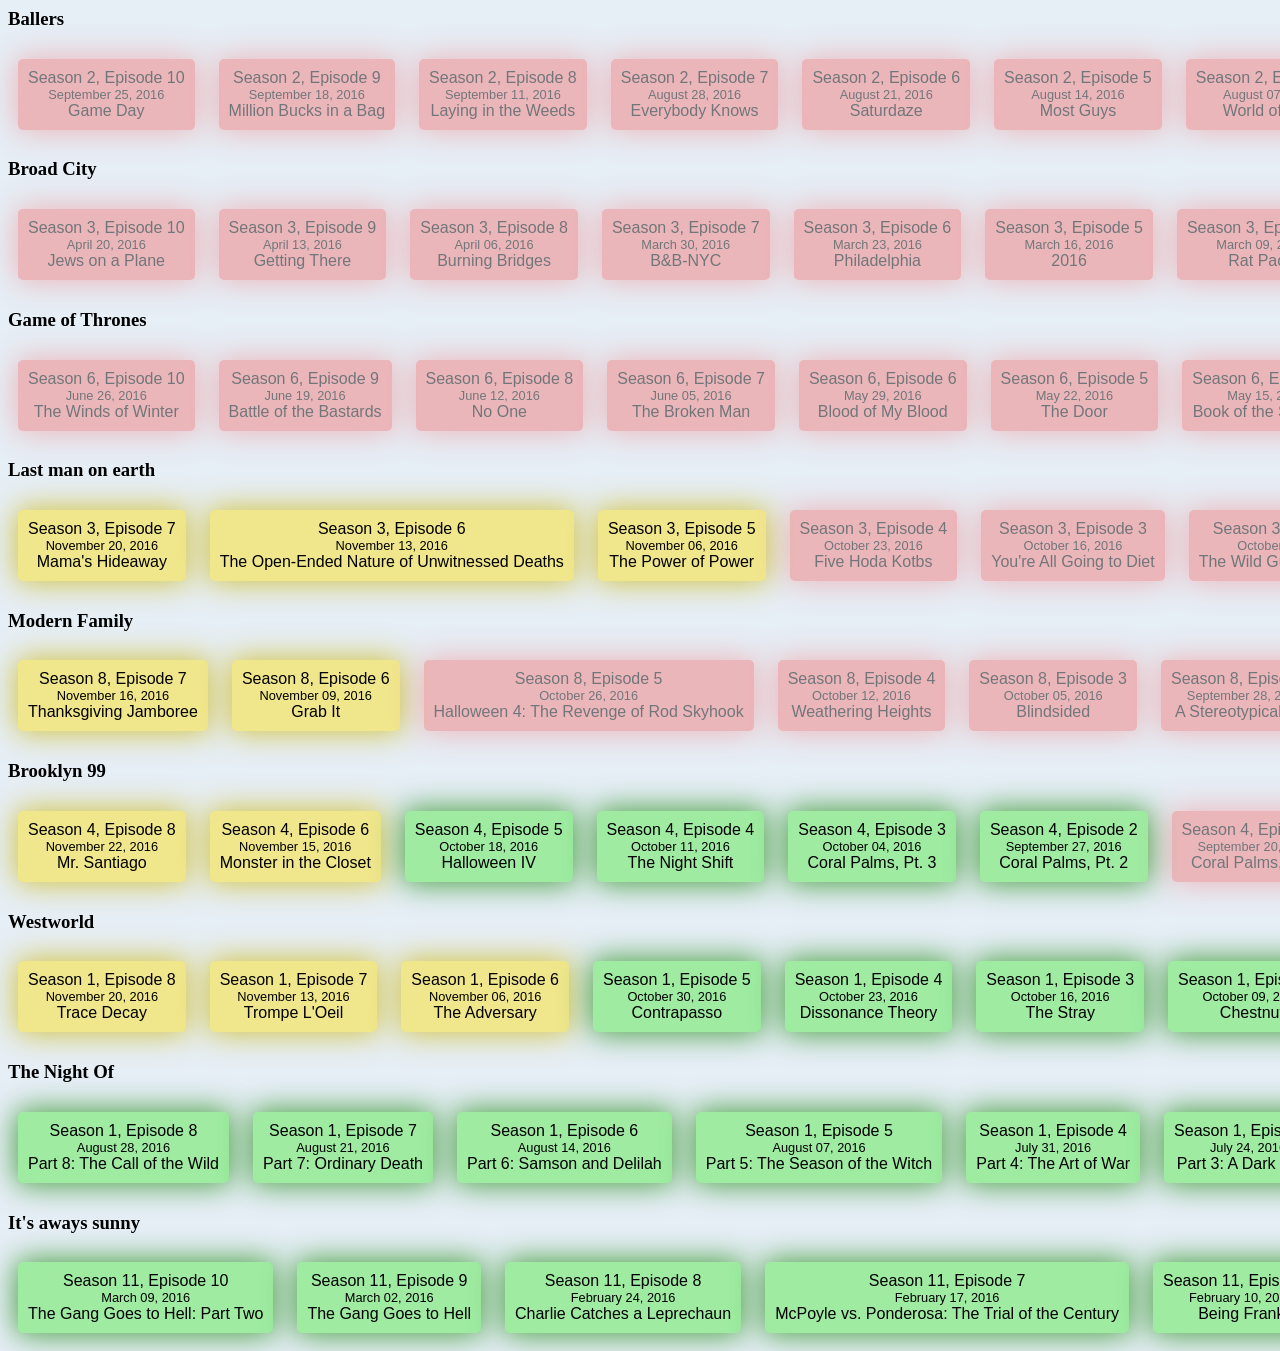
==== index.html @ 526ba871 "initial commit" ====
<head>
  <link rel="import" href="head.html">
  <link rel="stylesheet" type="text/css" href="styles.css">
</head>
<body>
  <div>
    <h3>Ballers</h3>
<div style="white-space:nowrap"><div class="box seen">Season 2, Episode 10<br><span class="aire_date">September 25, 2016</span><br>Game Day</div>
<div class="box seen">Season 2, Episode 9<br><span class="aire_date">September 18, 2016</span><br>Million Bucks in a Bag</div>
<div class="box seen">Season 2, Episode 8<br><span class="aire_date">September 11, 2016</span><br>Laying in the Weeds</div>
<div class="box seen">Season 2, Episode 7<br><span class="aire_date">August 28, 2016</span><br>Everybody Knows</div>
<div class="box seen">Season 2, Episode 6<br><span class="aire_date">August 21, 2016</span><br>Saturdaze</div>
<div class="box seen">Season 2, Episode 5<br><span class="aire_date">August 14, 2016</span><br>Most Guys</div>
<div class="box seen">Season 2, Episode 4<br><span class="aire_date">August 07, 2016</span><br>World of Hurt</div>
<div class="box seen">Season 2, Episode 3<br><span class="aire_date">July 31, 2016</span><br>Elidee</div>
<div class="box seen">Season 2, Episode 2<br><span class="aire_date">July 24, 2016</span><br>Enter the Temple</div>
<div class="box seen">Season 2, Episode 1<br><span class="aire_date">July 17, 2016</span><br>Face of the Franchise</div>
<div class="box seen">Season 1, Episode 10<br><span class="aire_date">August 23, 2015</span><br>Flamingos</div>
<div class="box seen">Season 1, Episode 9<br><span class="aire_date">August 16, 2015</span><br>Head-On</div>
<div class="box seen">Season 1, Episode 8<br><span class="aire_date">August 09, 2015</span><br>Gaslighting</div>
<div class="box seen">Season 1, Episode 7<br><span class="aire_date">August 02, 2015</span><br>Ends</div>
<div class="box seen">Season 1, Episode 6<br><span class="aire_date">July 26, 2015</span><br>Everything Is Everything</div>
<div class="box seen">Season 1, Episode 5<br><span class="aire_date">July 19, 2015</span><br>Machete Charge</div>
<div class="box seen">Season 1, Episode 4<br><span class="aire_date">July 12, 2015</span><br>Heads Will Roll</div>
<div class="box seen">Season 1, Episode 3<br><span class="aire_date">July 05, 2015</span><br>Move the Chains</div>
<div class="box seen">Season 1, Episode 2<br><span class="aire_date">June 28, 2015</span><br>Raise Up</div>
<div class="box seen">Season 1, Episode 1<br><span class="aire_date">June 21, 2015</span><br>Pilot</div>
</div>

  </div>
  <div>
    <h3>Broad City</h3>
<div style="white-space:nowrap"><div class="box seen">Season 3, Episode 10<br><span class="aire_date">April 20, 2016</span><br>Jews on a Plane</div>
<div class="box seen">Season 3, Episode 9<br><span class="aire_date">April 13, 2016</span><br>Getting There</div>
<div class="box seen">Season 3, Episode 8<br><span class="aire_date">April 06, 2016</span><br>Burning Bridges</div>
<div class="box seen">Season 3, Episode 7<br><span class="aire_date">March 30, 2016</span><br>B&amp;B-NYC</div>
<div class="box seen">Season 3, Episode 6<br><span class="aire_date">March 23, 2016</span><br>Philadelphia</div>
<div class="box seen">Season 3, Episode 5<br><span class="aire_date">March 16, 2016</span><br>2016</div>
<div class="box seen">Season 3, Episode 4<br><span class="aire_date">March 09, 2016</span><br>Rat Pack</div>
<div class="box seen">Season 3, Episode 3<br><span class="aire_date">March 02, 2016</span><br>Game Over</div>
<div class="box seen">Season 3, Episode 2<br><span class="aire_date">February 24, 2016</span><br>Co-Op</div>
<div class="box seen">Season 3, Episode 1<br><span class="aire_date">February 17, 2016</span><br>Two Chainz</div>
<div class="box seen">Season 2, Episode 10<br><span class="aire_date">March 18, 2015</span><br>St. Mark&#39;s</div>
<div class="box seen">Season 2, Episode 9<br><span class="aire_date">March 11, 2015</span><br>Coat Check</div>
<div class="box seen">Season 2, Episode 8<br><span class="aire_date">March 04, 2015</span><br>Kirk Steele</div>
<div class="box seen">Season 2, Episode 7<br><span class="aire_date">February 25, 2015</span><br>Citizen Ship</div>
<div class="box seen">Season 2, Episode 6<br><span class="aire_date">February 18, 2015</span><br>The Matrix</div>
<div class="box seen">Season 2, Episode 5<br><span class="aire_date">February 11, 2015</span><br>Hashtag FOMO</div>
<div class="box seen">Season 2, Episode 4<br><span class="aire_date">February 04, 2015</span><br>Knockoffs</div>
<div class="box seen">Season 2, Episode 3<br><span class="aire_date">January 28, 2015</span><br>Wisdom Teeth</div>
<div class="box seen">Season 2, Episode 2<br><span class="aire_date">January 21, 2015</span><br>Mochalatta Chills</div>
<div class="box seen">Season 2, Episode 1<br><span class="aire_date">January 14, 2015</span><br>In Heat</div>
<div class="box seen">Season 1, Episode 10<br><span class="aire_date">March 26, 2014</span><br>The Last Supper</div>
<div class="box seen">Season 1, Episode 9<br><span class="aire_date">March 19, 2014</span><br>Apartment Hunters</div>
<div class="box seen">Season 1, Episode 8<br><span class="aire_date">March 12, 2014</span><br>Destination: Wedding</div>
<div class="box seen">Season 1, Episode 7<br><span class="aire_date">March 05, 2014</span><br>Hurricane Wanda</div>
<div class="box seen">Season 1, Episode 6<br><span class="aire_date">February 26, 2014</span><br>Stolen Phone</div>
<div class="box seen">Season 1, Episode 5<br><span class="aire_date">February 19, 2014</span><br>Fattest Asses</div>
<div class="box seen">Season 1, Episode 4<br><span class="aire_date">February 12, 2014</span><br>The Lockout</div>
<div class="box seen">Season 1, Episode 3<br><span class="aire_date">February 05, 2014</span><br>Working Girls</div>
<div class="box seen">Season 1, Episode 2<br><span class="aire_date">January 29, 2014</span><br>P*$$Y Weed</div>
<div class="box seen">Season 1, Episode 1<br><span class="aire_date">January 22, 2014</span><br>What a Wonderful World</div>
</div>

  </div>
  <div>
    <h3>Game of Thrones</h3>
<div style="white-space:nowrap"><div class="box seen">Season 6, Episode 10<br><span class="aire_date">June 26, 2016</span><br>The Winds of Winter</div>
<div class="box seen">Season 6, Episode 9<br><span class="aire_date">June 19, 2016</span><br>Battle of the Bastards</div>
<div class="box seen">Season 6, Episode 8<br><span class="aire_date">June 12, 2016</span><br>No One</div>
<div class="box seen">Season 6, Episode 7<br><span class="aire_date">June 05, 2016</span><br>The Broken Man</div>
<div class="box seen">Season 6, Episode 6<br><span class="aire_date">May 29, 2016</span><br>Blood of My Blood</div>
<div class="box seen">Season 6, Episode 5<br><span class="aire_date">May 22, 2016</span><br>The Door</div>
<div class="box seen">Season 6, Episode 4<br><span class="aire_date">May 15, 2016</span><br>Book of the Stranger</div>
<div class="box seen">Season 6, Episode 3<br><span class="aire_date">May 08, 2016</span><br>Oathbreaker</div>
<div class="box seen">Season 6, Episode 2<br><span class="aire_date">May 01, 2016</span><br>Home</div>
<div class="box seen">Season 6, Episode 1<br><span class="aire_date">April 24, 2016</span><br>The Red Woman</div>
<div class="box seen">Season 5, Episode 10<br><span class="aire_date">June 14, 2015</span><br>Mother&#39;s Mercy</div>
<div class="box seen">Season 5, Episode 9<br><span class="aire_date">June 07, 2015</span><br>The Dance of Dragons</div>
<div class="box seen">Season 5, Episode 8<br><span class="aire_date">May 31, 2015</span><br>Hardhome</div>
<div class="box seen">Season 5, Episode 7<br><span class="aire_date">May 24, 2015</span><br>The Gift</div>
<div class="box seen">Season 5, Episode 6<br><span class="aire_date">May 17, 2015</span><br>Unbowed, Unbent, Unbroken</div>
<div class="box seen">Season 5, Episode 5<br><span class="aire_date">May 10, 2015</span><br>Kill the Boy</div>
<div class="box seen">Season 5, Episode 4<br><span class="aire_date">May 03, 2015</span><br>Sons of the Harpy</div>
<div class="box seen">Season 5, Episode 3<br><span class="aire_date">April 26, 2015</span><br>High Sparrow</div>
<div class="box seen">Season 5, Episode 2<br><span class="aire_date">April 19, 2015</span><br>The House of Black and White</div>
<div class="box seen">Season 5, Episode 1<br><span class="aire_date">April 12, 2015</span><br>The Wars to Come</div>
<div class="box seen">Season 4, Episode 10<br><span class="aire_date">June 15, 2014</span><br>The Children</div>
<div class="box seen">Season 4, Episode 9<br><span class="aire_date">June 08, 2014</span><br>The Watchers on the Wall</div>
<div class="box seen">Season 4, Episode 8<br><span class="aire_date">June 01, 2014</span><br>The Mountain and the Viper</div>
<div class="box seen">Season 4, Episode 7<br><span class="aire_date">May 18, 2014</span><br>Mockingbird</div>
<div class="box seen">Season 4, Episode 6<br><span class="aire_date">May 11, 2014</span><br>The Laws of Gods and Men</div>
<div class="box seen">Season 4, Episode 5<br><span class="aire_date">May 04, 2014</span><br>First of His Name</div>
<div class="box seen">Season 4, Episode 4<br><span class="aire_date">April 27, 2014</span><br>Oathkeeper</div>
<div class="box seen">Season 4, Episode 3<br><span class="aire_date">April 20, 2014</span><br>Breaker of Chains</div>
<div class="box seen">Season 4, Episode 2<br><span class="aire_date">April 13, 2014</span><br>The Lion and the Rose</div>
<div class="box seen">Season 4, Episode 1<br><span class="aire_date">April 06, 2014</span><br>Two Swords</div>
<div class="box seen">Season 3, Episode 10<br><span class="aire_date">June 09, 2013</span><br>Mhysa</div>
<div class="box seen">Season 3, Episode 9<br><span class="aire_date">June 02, 2013</span><br>The Rains of Castamere</div>
<div class="box seen">Season 3, Episode 8<br><span class="aire_date">May 19, 2013</span><br>Second Sons</div>
<div class="box seen">Season 3, Episode 7<br><span class="aire_date">May 12, 2013</span><br>The Bear and the Maiden Fair</div>
<div class="box seen">Season 3, Episode 6<br><span class="aire_date">May 05, 2013</span><br>The Climb</div>
<div class="box seen">Season 3, Episode 5<br><span class="aire_date">April 28, 2013</span><br>Kissed by Fire</div>
<div class="box seen">Season 3, Episode 4<br><span class="aire_date">April 21, 2013</span><br>And Now His Watch Has Ended</div>
<div class="box seen">Season 3, Episode 3<br><span class="aire_date">April 14, 2013</span><br>Walk of Punishment</div>
<div class="box seen">Season 3, Episode 2<br><span class="aire_date">April 07, 2013</span><br>Dark Wings, Dark Words</div>
<div class="box seen">Season 3, Episode 1<br><span class="aire_date">March 31, 2013</span><br>Valar Dohaeris</div>
<div class="box seen">Season 2, Episode 10<br><span class="aire_date">June 03, 2012</span><br>Valar Morghulis</div>
<div class="box seen">Season 2, Episode 9<br><span class="aire_date">May 27, 2012</span><br>Blackwater</div>
<div class="box seen">Season 2, Episode 8<br><span class="aire_date">May 20, 2012</span><br>The Prince of Winterfell</div>
<div class="box seen">Season 2, Episode 7<br><span class="aire_date">May 13, 2012</span><br>A Man Without Honor</div>
<div class="box seen">Season 2, Episode 6<br><span class="aire_date">May 06, 2012</span><br>The Old Gods and the New</div>
<div class="box seen">Season 2, Episode 5<br><span class="aire_date">April 29, 2012</span><br>The Ghost of Harrenhal</div>
<div class="box seen">Season 2, Episode 4<br><span class="aire_date">April 22, 2012</span><br>Garden of Bones</div>
<div class="box seen">Season 2, Episode 3<br><span class="aire_date">April 15, 2012</span><br>What Is Dead May Never Die</div>
<div class="box seen">Season 2, Episode 2<br><span class="aire_date">April 08, 2012</span><br>The Night Lands</div>
<div class="box seen">Season 2, Episode 1<br><span class="aire_date">April 01, 2012</span><br>The North Remembers</div>
<div class="box seen">Season 1, Episode 10<br><span class="aire_date">June 19, 2011</span><br>Fire and Blood</div>
<div class="box seen">Season 1, Episode 9<br><span class="aire_date">June 12, 2011</span><br>Baelor</div>
<div class="box seen">Season 1, Episode 8<br><span class="aire_date">June 05, 2011</span><br>The Pointy End</div>
<div class="box seen">Season 1, Episode 7<br><span class="aire_date">May 29, 2011</span><br>You Win or You Die</div>
<div class="box seen">Season 1, Episode 6<br><span class="aire_date">May 22, 2011</span><br>A Golden Crown</div>
<div class="box seen">Season 1, Episode 5<br><span class="aire_date">May 15, 2011</span><br>The Wolf and the Lion</div>
<div class="box seen">Season 1, Episode 4<br><span class="aire_date">May 08, 2011</span><br>Cripples, Bastards and Broken Things</div>
<div class="box seen">Season 1, Episode 3<br><span class="aire_date">May 01, 2011</span><br>Lord Snow</div>
<div class="box seen">Season 1, Episode 2<br><span class="aire_date">April 24, 2011</span><br>The Kingsroad</div>
<div class="box seen">Season 1, Episode 1<br><span class="aire_date">April 17, 2011</span><br>Winter Is Coming</div>
</div>

  </div>
  <div>
    <h3>Last man on earth</h3>
<div style="white-space:nowrap"><div class="box future">Season 3, Episode 7<br><span class="aire_date">November 20, 2016</span><br>Mama&#39;s Hideaway</div>
<div class="box future">Season 3, Episode 6<br><span class="aire_date">November 13, 2016</span><br>The Open-Ended Nature of Unwitnessed Deaths</div>
<div class="box future">Season 3, Episode 5<br><span class="aire_date">November 06, 2016</span><br>The Power of Power</div>
<div class="box seen">Season 3, Episode 4<br><span class="aire_date">October 23, 2016</span><br>Five Hoda Kotbs</div>
<div class="box seen">Season 3, Episode 3<br><span class="aire_date">October 16, 2016</span><br>You&#39;re All Going to Diet</div>
<div class="box seen">Season 3, Episode 2<br><span class="aire_date">October 02, 2016</span><br>The Wild Guess Express</div>
<div class="box seen">Season 3, Episode 1<br><span class="aire_date">September 25, 2016</span><br>General Breast Theme With Cobras</div>
<div class="box seen">Season 2, Episode 18<br><span class="aire_date">May 15, 2016</span><br>30 Years of Science Down the Tubes</div>
<div class="box seen">Season 2, Episode 17<br><span class="aire_date">May 08, 2016</span><br>Smart and Stupid</div>
<div class="box seen">Season 2, Episode 16<br><span class="aire_date">April 24, 2016</span><br>Falling Slowly</div>
<div class="box seen">Season 2, Episode 15<br><span class="aire_date">April 17, 2016</span><br>Fourth Finger</div>
<div class="box seen">Season 2, Episode 14<br><span class="aire_date">April 10, 2016</span><br>Skidmark</div>
<div class="box seen">Season 2, Episode 13<br><span class="aire_date">April 03, 2016</span><br>Fish in the Dish</div>
<div class="box seen">Season 2, Episode 12<br><span class="aire_date">March 13, 2016</span><br>Valhalla</div>
<div class="box seen">Season 2, Episode 11<br><span class="aire_date">March 06, 2016</span><br>Pitch Black</div>
<div class="box seen">Season 2, Episode 10<br><span class="aire_date">December 13, 2015</span><br>Silent Night</div>
<div class="box seen">Season 2, Episode 9<br><span class="aire_date">December 06, 2015</span><br>Secret Santa</div>
<div class="box seen">Season 2, Episode 8<br><span class="aire_date">November 22, 2015</span><br>No Bull</div>
<div class="box seen">Season 2, Episode 7<br><span class="aire_date">November 15, 2015</span><br>Baby Steps</div>
<div class="box seen">Season 2, Episode 6<br><span class="aire_date">November 08, 2015</span><br>A Real Live Wire</div>
<div class="box seen">Season 2, Episode 5<br><span class="aire_date">October 25, 2015</span><br>Crickets</div>
<div class="box seen">Season 2, Episode 4<br><span class="aire_date">October 18, 2015</span><br>C to the T</div>
<div class="box seen">Season 2, Episode 3<br><span class="aire_date">October 11, 2015</span><br>Dead Man Walking</div>
<div class="box seen">Season 2, Episode 2<br><span class="aire_date">October 04, 2015</span><br>The Boo</div>
<div class="box seen">Season 2, Episode 1<br><span class="aire_date">September 27, 2015</span><br>Is There Anybody Out There?</div>
<div class="box seen">Season 1, Episode 13<br><span class="aire_date">May 03, 2015</span><br>Screw the Moon</div>
<div class="box seen">Season 1, Episode 12<br><span class="aire_date">April 26, 2015</span><br>The Tandyman Can</div>
<div class="box seen">Season 1, Episode 11<br><span class="aire_date">April 19, 2015</span><br>Moved To Tampa</div>
<div class="box seen">Season 1, Episode 10<br><span class="aire_date">April 12, 2015</span><br>Pranks for Nothin&#39;</div>
<div class="box seen">Season 1, Episode 9<br><span class="aire_date">April 12, 2015</span><br>The Do-Over</div>
<div class="box seen">Season 1, Episode 8<br><span class="aire_date">March 29, 2015</span><br>Mooovin&#39; In</div>
<div class="box seen">Season 1, Episode 7<br><span class="aire_date">March 29, 2015</span><br>She Drives Me Crazy</div>
<div class="box seen">Season 1, Episode 6<br><span class="aire_date">March 22, 2015</span><br>Some Friggin&#39; Fat Guy</div>
<div class="box seen">Season 1, Episode 5<br><span class="aire_date">March 22, 2015</span><br>Dunk the Skunk</div>
<div class="box seen">Season 1, Episode 4<br><span class="aire_date">March 15, 2015</span><br>Sweet Melissa</div>
<div class="box seen">Season 1, Episode 3<br><span class="aire_date">March 08, 2015</span><br>Raisin Balls and Wedding Bells</div>
</div>

  </div>
  <div>
    <h3>Modern Family</h3>
<div style="white-space:nowrap"><div class="box future">Season 8, Episode 7<br><span class="aire_date">November 16, 2016</span><br>Thanksgiving Jamboree</div>
<div class="box future">Season 8, Episode 6<br><span class="aire_date">November 09, 2016</span><br>Grab It</div>
<div class="box seen">Season 8, Episode 5<br><span class="aire_date">October 26, 2016</span><br>Halloween 4: The Revenge of Rod Skyhook</div>
<div class="box seen">Season 8, Episode 4<br><span class="aire_date">October 12, 2016</span><br>Weathering Heights</div>
<div class="box seen">Season 8, Episode 3<br><span class="aire_date">October 05, 2016</span><br>Blindsided</div>
<div class="box seen">Season 8, Episode 2<br><span class="aire_date">September 28, 2016</span><br>A Stereotypical Day</div>
<div class="box seen">Season 8, Episode 1<br><span class="aire_date">September 21, 2016</span><br>A Tale of Three Cities</div>
<div class="box seen">Season 7, Episode 22<br><span class="aire_date">May 18, 2016</span><br>Double-Click</div>
<div class="box seen">Season 7, Episode 21<br><span class="aire_date">May 11, 2016</span><br>Crazy Train</div>
<div class="box seen">Season 7, Episode 20<br><span class="aire_date">May 04, 2016</span><br>Promposal</div>
<div class="box seen">Season 7, Episode 19<br><span class="aire_date">April 13, 2016</span><br>Man Shouldn&#39;t Lie</div>
<div class="box seen">Season 7, Episode 18<br><span class="aire_date">April 06, 2016</span><br>The Party</div>
<div class="box seen">Season 7, Episode 17<br><span class="aire_date">March 23, 2016</span><br>Express Yourself</div>
<div class="box seen">Season 7, Episode 16<br><span class="aire_date">March 16, 2016</span><br>The Cover-Up</div>
<div class="box seen">Season 7, Episode 15<br><span class="aire_date">March 02, 2016</span><br>I Don&#39;t Know How She Does It</div>
<div class="box seen">Season 7, Episode 14<br><span class="aire_date">February 24, 2016</span><br>The Storm</div>
<div class="box seen">Season 7, Episode 13<br><span class="aire_date">February 17, 2016</span><br>Thunk in the Trunk</div>
<div class="box seen">Season 7, Episode 12<br><span class="aire_date">February 10, 2016</span><br>Clean for a Day</div>
<div class="box seen">Season 7, Episode 11<br><span class="aire_date">January 13, 2016</span><br>Spread Your Wings</div>
<div class="box seen">Season 7, Episode 10<br><span class="aire_date">January 06, 2016</span><br>Playdates</div>
<div class="box seen">Season 7, Episode 9<br><span class="aire_date">December 09, 2015</span><br>White Christmas</div>
<div class="box seen">Season 7, Episode 8<br><span class="aire_date">December 02, 2015</span><br>Clean Out Your Junk Drawer</div>
<div class="box seen">Season 7, Episode 7<br><span class="aire_date">November 18, 2015</span><br>Phil&#39;s Sexy, Sexy House</div>
<div class="box seen">Season 7, Episode 6<br><span class="aire_date">November 11, 2015</span><br>The More You Ignore Me</div>
<div class="box seen">Season 7, Episode 5<br><span class="aire_date">October 21, 2015</span><br>The Verdict</div>
<div class="box seen">Season 7, Episode 4<br><span class="aire_date">October 14, 2015</span><br>She Crazy</div>
<div class="box seen">Season 7, Episode 3<br><span class="aire_date">October 07, 2015</span><br>The Closet Case</div>
<div class="box seen">Season 7, Episode 2<br><span class="aire_date">September 30, 2015</span><br>The Day Alex Left for College</div>
<div class="box seen">Season 7, Episode 1<br><span class="aire_date">September 23, 2015</span><br>Summer Lovin&#39;</div>
<div class="box seen">Season 6, Episode 24<br><span class="aire_date">May 20, 2015</span><br>American Skyper</div>
<div class="box seen">Season 6, Episode 23<br><span class="aire_date">May 13, 2015</span><br>Crying Out Loud</div>
<div class="box seen">Season 6, Episode 22<br><span class="aire_date">May 06, 2015</span><br>Patriot Games</div>
<div class="box seen">Season 6, Episode 21<br><span class="aire_date">April 29, 2015</span><br>Integrity</div>
<div class="box seen">Season 6, Episode 20<br><span class="aire_date">April 22, 2015</span><br>Knock &#39;Em Down</div>
<div class="box seen">Season 6, Episode 19<br><span class="aire_date">April 01, 2015</span><br>Grill, Interrupted</div>
<div class="box seen">Season 6, Episode 18<br><span class="aire_date">March 25, 2015</span><br>Spring Break</div>
<div class="box seen">Season 6, Episode 17<br><span class="aire_date">March 04, 2015</span><br>Closet? You&#39;ll Love It!</div>
<div class="box seen">Season 6, Episode 16<br><span class="aire_date">February 25, 2015</span><br>Connection Lost</div>
<div class="box seen">Season 6, Episode 15<br><span class="aire_date">February 18, 2015</span><br>Fight or Flight</div>
<div class="box seen">Season 6, Episode 14<br><span class="aire_date">February 11, 2015</span><br>Valentine&#39;s Day 4: Twisted Sister</div>
<div class="box seen">Season 6, Episode 13<br><span class="aire_date">February 04, 2015</span><br>Rash Decisions</div>
<div class="box seen">Season 6, Episode 12<br><span class="aire_date">January 14, 2015</span><br>The Big Guns</div>
<div class="box seen">Season 6, Episode 11<br><span class="aire_date">January 07, 2015</span><br>The Day We Almost Died</div>
<div class="box seen">Season 6, Episode 10<br><span class="aire_date">December 10, 2014</span><br>Haley&#39;s 21st Birthday</div>
<div class="box seen">Season 6, Episode 9<br><span class="aire_date">December 03, 2014</span><br>Strangers in the Night</div>
<div class="box seen">Season 6, Episode 8<br><span class="aire_date">November 19, 2014</span><br>Three Turkeys</div>
<div class="box seen">Season 6, Episode 7<br><span class="aire_date">November 12, 2014</span><br>Queer Eyes, Full Hearts</div>
<div class="box seen">Season 6, Episode 6<br><span class="aire_date">October 29, 2014</span><br>Halloween 3: AwesomeLand</div>
<div class="box seen">Season 6, Episode 5<br><span class="aire_date">October 22, 2014</span><br>Won&#39;t You Be Our Neighbor</div>
<div class="box seen">Season 6, Episode 4<br><span class="aire_date">October 15, 2014</span><br>Marco Polo</div>
<div class="box seen">Season 6, Episode 3<br><span class="aire_date">October 08, 2014</span><br>The Cold</div>
<div class="box seen">Season 6, Episode 2<br><span class="aire_date">October 01, 2014</span><br>Do Not Push</div>
<div class="box seen">Season 6, Episode 1<br><span class="aire_date">September 24, 2014</span><br>The Long Honeymoon</div>
<div class="box seen">Season 5, Episode 24<br><span class="aire_date">May 21, 2014</span><br>The Wedding</div>
<div class="box seen">Season 5, Episode 23<br><span class="aire_date">May 14, 2014</span><br>The Wedding</div>
<div class="box seen">Season 5, Episode 22<br><span class="aire_date">May 07, 2014</span><br>Message Received</div>
<div class="box seen">Season 5, Episode 21<br><span class="aire_date">April 30, 2014</span><br>Sleeper</div>
<div class="box seen">Season 5, Episode 20<br><span class="aire_date">April 23, 2014</span><br>Australia</div>
<div class="box seen">Season 5, Episode 19<br><span class="aire_date">April 02, 2014</span><br>A Hard Jay&#39;s Night</div>
<div class="box seen">Season 5, Episode 18<br><span class="aire_date">March 26, 2014</span><br>Las Vegas</div>
<div class="box seen">Season 5, Episode 17<br><span class="aire_date">March 12, 2014</span><br>Other People&#39;s Children</div>
<div class="box seen">Season 5, Episode 16<br><span class="aire_date">March 05, 2014</span><br>Spring-a-Ding-Fling</div>
<div class="box seen">Season 5, Episode 15<br><span class="aire_date">February 26, 2014</span><br>The Feud</div>
<div class="box seen">Season 5, Episode 14<br><span class="aire_date">February 05, 2014</span><br>iSpy</div>
<div class="box seen">Season 5, Episode 13<br><span class="aire_date">January 22, 2014</span><br>Three Dinners</div>
<div class="box seen">Season 5, Episode 12<br><span class="aire_date">January 15, 2014</span><br>Under Pressure</div>
<div class="box seen">Season 5, Episode 11<br><span class="aire_date">January 08, 2014</span><br>And One to Grow On</div>
<div class="box seen">Season 5, Episode 10<br><span class="aire_date">December 11, 2013</span><br>The Old Man &amp; the Tree</div>
<div class="box seen">Season 5, Episode 9<br><span class="aire_date">December 04, 2013</span><br>The Big Game</div>
<div class="box seen">Season 5, Episode 8<br><span class="aire_date">November 20, 2013</span><br>ClosetCon &#39;13</div>
<div class="box seen">Season 5, Episode 7<br><span class="aire_date">November 13, 2013</span><br>A Fair to Remember</div>
<div class="box seen">Season 5, Episode 6<br><span class="aire_date">October 23, 2013</span><br>The Help</div>
<div class="box seen">Season 5, Episode 5<br><span class="aire_date">October 16, 2013</span><br>The Late Show</div>
<div class="box seen">Season 5, Episode 4<br><span class="aire_date">October 09, 2013</span><br>Farm Strong</div>
<div class="box seen">Season 5, Episode 3<br><span class="aire_date">October 02, 2013</span><br>Larry&#39;s Wife</div>
<div class="box seen">Season 5, Episode 2<br><span class="aire_date">September 25, 2013</span><br>First Days</div>
<div class="box seen">Season 5, Episode 1<br><span class="aire_date">September 25, 2013</span><br>Suddenly, Last Summer</div>
<div class="box seen">Season 4, Episode 24<br><span class="aire_date">May 22, 2013</span><br>Goodnight Gracie</div>
<div class="box seen">Season 4, Episode 23<br><span class="aire_date">May 15, 2013</span><br>Games People Play</div>
<div class="box seen">Season 4, Episode 22<br><span class="aire_date">May 08, 2013</span><br>My Hero</div>
<div class="box seen">Season 4, Episode 21<br><span class="aire_date">May 01, 2013</span><br>Career Day</div>
<div class="box seen">Season 4, Episode 20<br><span class="aire_date">April 10, 2013</span><br>Flip Flop</div>
<div class="box seen">Season 4, Episode 19<br><span class="aire_date">April 03, 2013</span><br>The Future Dunphys</div>
<div class="box seen">Season 4, Episode 18<br><span class="aire_date">March 27, 2013</span><br>The Wow Factor</div>
<div class="box seen">Season 4, Episode 17<br><span class="aire_date">February 27, 2013</span><br>Best Men</div>
<div class="box seen">Season 4, Episode 16<br><span class="aire_date">February 20, 2013</span><br>Bad Hair Day</div>
<div class="box seen">Season 4, Episode 15<br><span class="aire_date">February 13, 2013</span><br>Heart Broken</div>
<div class="box seen">Season 4, Episode 14<br><span class="aire_date">February 06, 2013</span><br>A Slight at the Opera</div>
<div class="box seen">Season 4, Episode 13<br><span class="aire_date">January 23, 2013</span><br>Fulgencio</div>
<div class="box seen">Season 4, Episode 12<br><span class="aire_date">January 16, 2013</span><br>Party Crasher</div>
<div class="box seen">Season 4, Episode 11<br><span class="aire_date">January 09, 2013</span><br>New Year&#39;s Eve</div>
<div class="box seen">Season 4, Episode 10<br><span class="aire_date">December 12, 2012</span><br>Diamond in the Rough</div>
<div class="box seen">Season 4, Episode 9<br><span class="aire_date">November 28, 2012</span><br>When a Tree Falls</div>
<div class="box seen">Season 4, Episode 8<br><span class="aire_date">November 14, 2012</span><br>Mistery Date</div>
<div class="box seen">Season 4, Episode 7<br><span class="aire_date">November 07, 2012</span><br>Arrested</div>
<div class="box seen">Season 4, Episode 6<br><span class="aire_date">October 31, 2012</span><br>Yard Sale</div>
<div class="box seen">Season 4, Episode 5<br><span class="aire_date">October 24, 2012</span><br>Open House of Horrors</div>
<div class="box seen">Season 4, Episode 4<br><span class="aire_date">October 17, 2012</span><br>The Butler&#39;s Escape</div>
<div class="box seen">Season 4, Episode 3<br><span class="aire_date">October 10, 2012</span><br>Snip</div>
<div class="box seen">Season 4, Episode 2<br><span class="aire_date">October 10, 2012</span><br>Schooled</div>
<div class="box seen">Season 4, Episode 1<br><span class="aire_date">September 26, 2012</span><br>Bringing Up Baby</div>
<div class="box seen">Season 3, Episode 24<br><span class="aire_date">May 23, 2012</span><br>Baby on Board</div>
<div class="box seen">Season 3, Episode 23<br><span class="aire_date">May 16, 2012</span><br>Tableau Vivant</div>
<div class="box seen">Season 3, Episode 22<br><span class="aire_date">May 09, 2012</span><br>Disneyland</div>
<div class="box seen">Season 3, Episode 21<br><span class="aire_date">May 02, 2012</span><br>Planes, Trains and Cars</div>
<div class="box seen">Season 3, Episode 20<br><span class="aire_date">April 18, 2012</span><br>The Last Walt</div>
<div class="box seen">Season 3, Episode 19<br><span class="aire_date">April 11, 2012</span><br>Election Day</div>
<div class="box seen">Season 3, Episode 18<br><span class="aire_date">March 14, 2012</span><br>Send Out the Clowns</div>
<div class="box seen">Season 3, Episode 17<br><span class="aire_date">February 29, 2012</span><br>Leap Day</div>
<div class="box seen">Season 3, Episode 16<br><span class="aire_date">February 22, 2012</span><br>Virgin Territory</div>
<div class="box seen">Season 3, Episode 15<br><span class="aire_date">February 15, 2012</span><br>Aunt Mommy</div>
<div class="box seen">Season 3, Episode 14<br><span class="aire_date">February 08, 2012</span><br>Me? Jealous?</div>
<div class="box seen">Season 3, Episode 13<br><span class="aire_date">January 18, 2012</span><br>Little Bo Bleep</div>
<div class="box seen">Season 3, Episode 12<br><span class="aire_date">January 11, 2012</span><br>Egg Drop</div>
<div class="box seen">Season 3, Episode 11<br><span class="aire_date">January 04, 2012</span><br>Lifetime Supply</div>
<div class="box seen">Season 3, Episode 10<br><span class="aire_date">December 07, 2011</span><br>Express Christmas</div>
<div class="box seen">Season 3, Episode 9<br><span class="aire_date">November 23, 2011</span><br>Punkin Chunkin</div>
<div class="box seen">Season 3, Episode 8<br><span class="aire_date">November 16, 2011</span><br>After the Fire</div>
<div class="box seen">Season 3, Episode 7<br><span class="aire_date">November 02, 2011</span><br>Treehouse</div>
<div class="box seen">Season 3, Episode 6<br><span class="aire_date">October 19, 2011</span><br>Go Bullfrogs!</div>
<div class="box seen">Season 3, Episode 5<br><span class="aire_date">October 12, 2011</span><br>Hit and Run</div>
<div class="box seen">Season 3, Episode 4<br><span class="aire_date">October 05, 2011</span><br>Door to Door</div>
<div class="box seen">Season 3, Episode 3<br><span class="aire_date">September 28, 2011</span><br>Phil on Wire</div>
<div class="box seen">Season 3, Episode 2<br><span class="aire_date">September 21, 2011</span><br>When Good Kids Go Bad</div>
<div class="box seen">Season 3, Episode 1<br><span class="aire_date">September 21, 2011</span><br>Dude Ranch</div>
<div class="box seen">Season 2, Episode 24<br><span class="aire_date">May 25, 2011</span><br>The One That Got Away</div>
<div class="box seen">Season 2, Episode 23<br><span class="aire_date">May 18, 2011</span><br>See You Next Fall</div>
<div class="box seen">Season 2, Episode 22<br><span class="aire_date">May 11, 2011</span><br>Good Cop Bad Dog</div>
<div class="box seen">Season 2, Episode 21<br><span class="aire_date">May 04, 2011</span><br>Mother&#39;s Day</div>
<div class="box seen">Season 2, Episode 20<br><span class="aire_date">April 20, 2011</span><br>Someone to Watch Over Lily</div>
<div class="box seen">Season 2, Episode 19<br><span class="aire_date">April 13, 2011</span><br>The Musical Man</div>
<div class="box seen">Season 2, Episode 18<br><span class="aire_date">March 23, 2011</span><br>Boys&#39; Night</div>
<div class="box seen">Season 2, Episode 17<br><span class="aire_date">March 02, 2011</span><br>Two Monkeys and a Panda</div>
<div class="box seen">Season 2, Episode 16<br><span class="aire_date">February 23, 2011</span><br>Regrets Only</div>
<div class="box seen">Season 2, Episode 15<br><span class="aire_date">February 16, 2011</span><br>Princess Party</div>
<div class="box seen">Season 2, Episode 14<br><span class="aire_date">February 09, 2011</span><br>Bixby&#39;s Back</div>
<div class="box seen">Season 2, Episode 13<br><span class="aire_date">January 19, 2011</span><br>Caught in the Act</div>
<div class="box seen">Season 2, Episode 12<br><span class="aire_date">January 12, 2011</span><br>Our Children, Ourselves</div>
<div class="box seen">Season 2, Episode 11<br><span class="aire_date">January 05, 2011</span><br>Slow Down Your Neighbors</div>
<div class="box seen">Season 2, Episode 10<br><span class="aire_date">December 08, 2010</span><br>Dance Dance Revelation</div>
<div class="box seen">Season 2, Episode 9<br><span class="aire_date">November 24, 2010</span><br>Mother Tucker</div>
<div class="box seen">Season 2, Episode 8<br><span class="aire_date">November 17, 2010</span><br>Manny Get Your Gun</div>
<div class="box seen">Season 2, Episode 7<br><span class="aire_date">November 03, 2010</span><br>Chirp</div>
<div class="box seen">Season 2, Episode 6<br><span class="aire_date">October 27, 2010</span><br>Halloween</div>
<div class="box seen">Season 2, Episode 5<br><span class="aire_date">October 20, 2010</span><br>Unplugged</div>
<div class="box seen">Season 2, Episode 4<br><span class="aire_date">October 13, 2010</span><br>Strangers on a Treadmill</div>
<div class="box seen">Season 2, Episode 3<br><span class="aire_date">October 06, 2010</span><br>Earthquake</div>
<div class="box seen">Season 2, Episode 2<br><span class="aire_date">September 29, 2010</span><br>The Kiss</div>
<div class="box seen">Season 2, Episode 1<br><span class="aire_date">September 22, 2010</span><br>The Old Wagon</div>
<div class="box seen">Season 1, Episode 24<br><span class="aire_date">May 19, 2010</span><br>Family Portrait</div>
<div class="box seen">Season 1, Episode 23<br><span class="aire_date">May 12, 2010</span><br>Hawaii</div>
<div class="box seen">Season 1, Episode 22<br><span class="aire_date">May 05, 2010</span><br>Airport 2010</div>
<div class="box seen">Season 1, Episode 21<br><span class="aire_date">April 28, 2010</span><br>Travels With Scout</div>
<div class="box seen">Season 1, Episode 20<br><span class="aire_date">April 14, 2010</span><br>Benched</div>
<div class="box seen">Season 1, Episode 19<br><span class="aire_date">March 31, 2010</span><br>Game Changer</div>
<div class="box seen">Season 1, Episode 18<br><span class="aire_date">March 24, 2010</span><br>Starry Night</div>
<div class="box seen">Season 1, Episode 17<br><span class="aire_date">March 10, 2010</span><br>Truth Be Told</div>
<div class="box seen">Season 1, Episode 16<br><span class="aire_date">March 03, 2010</span><br>Fears</div>
<div class="box seen">Season 1, Episode 15<br><span class="aire_date">February 10, 2010</span><br>My Funky Valentine</div>
<div class="box seen">Season 1, Episode 14<br><span class="aire_date">February 03, 2010</span><br>Moon Landing</div>
<div class="box seen">Season 1, Episode 13<br><span class="aire_date">January 20, 2010</span><br>Fifteen Percent</div>
<div class="box seen">Season 1, Episode 12<br><span class="aire_date">January 13, 2010</span><br>Not in My House</div>
<div class="box seen">Season 1, Episode 11<br><span class="aire_date">January 06, 2010</span><br>Up All Night</div>
<div class="box seen">Season 1, Episode 10<br><span class="aire_date">December 09, 2009</span><br>Undeck the Halls</div>
<div class="box seen">Season 1, Episode 9<br><span class="aire_date">November 25, 2009</span><br>Fizbo</div>
<div class="box seen">Season 1, Episode 8<br><span class="aire_date">November 18, 2009</span><br>Great Expectations</div>
<div class="box seen">Season 1, Episode 7<br><span class="aire_date">November 04, 2009</span><br>En Garde</div>
<div class="box seen">Season 1, Episode 6<br><span class="aire_date">October 28, 2009</span><br>Run for Your Wife</div>
<div class="box seen">Season 1, Episode 5<br><span class="aire_date">October 21, 2009</span><br>Coal Digger</div>
<div class="box seen">Season 1, Episode 4<br><span class="aire_date">October 14, 2009</span><br>The Incident</div>
<div class="box seen">Season 1, Episode 3<br><span class="aire_date">October 07, 2009</span><br>Come Fly With Me</div>
<div class="box seen">Season 1, Episode 2<br><span class="aire_date">September 30, 2009</span><br>The Bicycle Thief</div>
<div class="box seen">Season 1, Episode 1<br><span class="aire_date">September 23, 2009</span><br>Pilot</div>
</div>

  </div>
  <div>
    <h3>Brooklyn 99</h3>
<div style="white-space:nowrap"><div class="box future">Season 4, Episode 8<br><span class="aire_date">November 22, 2016</span><br>Mr. Santiago</div>
<div class="box future">Season 4, Episode 6<br><span class="aire_date">November 15, 2016</span><br>Monster in the Closet</div>
<div class="box new">Season 4, Episode 5<br><span class="aire_date">October 18, 2016</span><br>Halloween IV</div>
<div class="box new">Season 4, Episode 4<br><span class="aire_date">October 11, 2016</span><br>The Night Shift</div>
<div class="box new">Season 4, Episode 3<br><span class="aire_date">October 04, 2016</span><br>Coral Palms, Pt. 3</div>
<div class="box new">Season 4, Episode 2<br><span class="aire_date">September 27, 2016</span><br>Coral Palms, Pt. 2</div>
<div class="box seen">Season 4, Episode 1<br><span class="aire_date">September 20, 2016</span><br>Coral Palms, Pt. 1</div>
<div class="box seen">Season 3, Episode 23<br><span class="aire_date">April 19, 2016</span><br>Greg and Larry</div>
<div class="box seen">Season 3, Episode 22<br><span class="aire_date">April 12, 2016</span><br>Bureau</div>
<div class="box seen">Season 3, Episode 21<br><span class="aire_date">April 05, 2016</span><br>Maximum Security</div>
<div class="box seen">Season 3, Episode 20<br><span class="aire_date">March 29, 2016</span><br>Paranoia</div>
<div class="box seen">Season 3, Episode 19<br><span class="aire_date">March 15, 2016</span><br>Terry Kitties</div>
<div class="box seen">Season 3, Episode 18<br><span class="aire_date">March 01, 2016</span><br>Cheddar</div>
<div class="box seen">Season 3, Episode 17<br><span class="aire_date">February 23, 2016</span><br>Adrian Pimento</div>
<div class="box seen">Season 3, Episode 16<br><span class="aire_date">February 16, 2016</span><br>House Mouses</div>
<div class="box seen">Season 3, Episode 15<br><span class="aire_date">February 09, 2016</span><br>The 9-8</div>
<div class="box seen">Season 3, Episode 14<br><span class="aire_date">February 02, 2016</span><br>Karen Peralta</div>
<div class="box seen">Season 3, Episode 13<br><span class="aire_date">January 26, 2016</span><br>The Cruise</div>
<div class="box seen">Season 3, Episode 12<br><span class="aire_date">January 19, 2016</span><br>9 Days</div>
<div class="box seen">Season 3, Episode 11<br><span class="aire_date">January 05, 2016</span><br>Hostage Situation</div>
<div class="box seen">Season 3, Episode 10<br><span class="aire_date">December 13, 2015</span><br>Yippie Kayak</div>
<div class="box seen">Season 3, Episode 9<br><span class="aire_date">December 06, 2015</span><br>The Swedes</div>
<div class="box seen">Season 3, Episode 8<br><span class="aire_date">November 22, 2015</span><br>Ava</div>
<div class="box seen">Season 3, Episode 7<br><span class="aire_date">November 15, 2015</span><br>The Mattress</div>
<div class="box seen">Season 3, Episode 6<br><span class="aire_date">November 08, 2015</span><br>Into the Woods</div>
<div class="box seen">Season 3, Episode 5<br><span class="aire_date">October 25, 2015</span><br>Halloween, Part III</div>
<div class="box seen">Season 3, Episode 4<br><span class="aire_date">October 18, 2015</span><br>The Oolong Slayer</div>
<div class="box seen">Season 3, Episode 3<br><span class="aire_date">October 11, 2015</span><br>Boyle&#39;s Hunch</div>
<div class="box seen">Season 3, Episode 2<br><span class="aire_date">October 04, 2015</span><br>The Funeral</div>
<div class="box seen">Season 3, Episode 1<br><span class="aire_date">September 27, 2015</span><br>New Captain</div>
<div class="box seen">Season 2, Episode 23<br><span class="aire_date">May 17, 2015</span><br>Johnny and Dora</div>
<div class="box seen">Season 2, Episode 22<br><span class="aire_date">May 10, 2015</span><br>The Chopper</div>
<div class="box seen">Season 2, Episode 21<br><span class="aire_date">May 03, 2015</span><br>Det. Dave Majors</div>
<div class="box seen">Season 2, Episode 20<br><span class="aire_date">April 26, 2015</span><br>AC/DC</div>
<div class="box seen">Season 2, Episode 19<br><span class="aire_date">March 15, 2015</span><br>Sabotage</div>
<div class="box seen">Season 2, Episode 18<br><span class="aire_date">March 08, 2015</span><br>Captain Peralta</div>
<div class="box seen">Season 2, Episode 17<br><span class="aire_date">March 01, 2015</span><br>Boyle-Linetti Wedding</div>
<div class="box seen">Season 2, Episode 16<br><span class="aire_date">February 15, 2015</span><br>The Wednesday Incident</div>
<div class="box seen">Season 2, Episode 15<br><span class="aire_date">February 08, 2015</span><br>Windbreaker City</div>
<div class="box seen">Season 2, Episode 14<br><span class="aire_date">January 25, 2015</span><br>Defense Rests</div>
<div class="box seen">Season 2, Episode 13<br><span class="aire_date">January 11, 2015</span><br>Payback</div>
<div class="box seen">Season 2, Episode 12<br><span class="aire_date">January 04, 2015</span><br>Beach House</div>
<div class="box seen">Season 2, Episode 11<br><span class="aire_date">December 14, 2014</span><br>Stakeout</div>
<div class="box seen">Season 2, Episode 10<br><span class="aire_date">December 07, 2014</span><br>The Pontiac Bandit Returns</div>
<div class="box seen">Season 2, Episode 9<br><span class="aire_date">November 30, 2014</span><br>The Road Trip</div>
<div class="box seen">Season 2, Episode 8<br><span class="aire_date">November 23, 2014</span><br>USPIS</div>
<div class="box seen">Season 2, Episode 7<br><span class="aire_date">November 16, 2014</span><br>Lockdown</div>
<div class="box seen">Season 2, Episode 6<br><span class="aire_date">November 09, 2014</span><br>Jake and Sophia</div>
<div class="box seen">Season 2, Episode 5<br><span class="aire_date">November 02, 2014</span><br>The Mole</div>
<div class="box seen">Season 2, Episode 4<br><span class="aire_date">October 19, 2014</span><br>Halloween II</div>
<div class="box seen">Season 2, Episode 3<br><span class="aire_date">October 12, 2014</span><br>The Jimmy Jab Games</div>
<div class="box seen">Season 2, Episode 2<br><span class="aire_date">October 05, 2014</span><br>Chocolate Milk</div>
<div class="box seen">Season 2, Episode 1<br><span class="aire_date">September 28, 2014</span><br>Undercover</div>
<div class="box seen">Season 1, Episode 22<br><span class="aire_date">March 25, 2014</span><br>Charges and Specs</div>
<div class="box seen">Season 1, Episode 21<br><span class="aire_date">March 18, 2014</span><br>Unsolvable</div>
<div class="box seen">Season 1, Episode 20<br><span class="aire_date">March 11, 2014</span><br>Fancy Brugdom</div>
<div class="box seen">Season 1, Episode 19<br><span class="aire_date">March 04, 2014</span><br>Tactical Village</div>
<div class="box seen">Season 1, Episode 18<br><span class="aire_date">February 25, 2014</span><br>The Apartment</div>
<div class="box seen">Season 1, Episode 17<br><span class="aire_date">February 11, 2014</span><br>Full Boyle</div>
<div class="box seen">Season 1, Episode 16<br><span class="aire_date">February 04, 2014</span><br>The Party</div>
<div class="box seen">Season 1, Episode 15<br><span class="aire_date">February 02, 2014</span><br>Operation: Broken Feather</div>
<div class="box seen">Season 1, Episode 14<br><span class="aire_date">January 21, 2014</span><br>The Ebony Falcon</div>
<div class="box seen">Season 1, Episode 13<br><span class="aire_date">January 14, 2014</span><br>The Bet</div>
<div class="box seen">Season 1, Episode 12<br><span class="aire_date">January 07, 2014</span><br>Pontiac Bandit</div>
<div class="box seen">Season 1, Episode 11<br><span class="aire_date">December 03, 2013</span><br>Christmas</div>
<div class="box seen">Season 1, Episode 10<br><span class="aire_date">November 26, 2013</span><br>Thanksgiving</div>
<div class="box seen">Season 1, Episode 9<br><span class="aire_date">November 19, 2013</span><br>Sal&#39;s Pizza</div>
<div class="box seen">Season 1, Episode 8<br><span class="aire_date">November 12, 2013</span><br>Old School</div>
<div class="box seen">Season 1, Episode 7<br><span class="aire_date">November 05, 2013</span><br>48 Hours</div>
<div class="box seen">Season 1, Episode 6<br><span class="aire_date">October 22, 2013</span><br>Halloween</div>
<div class="box seen">Season 1, Episode 5<br><span class="aire_date">October 15, 2013</span><br>The Vulture</div>
<div class="box seen">Season 1, Episode 4<br><span class="aire_date">October 08, 2013</span><br>M.E. Time</div>
<div class="box seen">Season 1, Episode 3<br><span class="aire_date">October 01, 2013</span><br>The Slump</div>
<div class="box seen">Season 1, Episode 2<br><span class="aire_date">September 24, 2013</span><br>The Tagger</div>
<div class="box seen">Season 1, Episode 1<br><span class="aire_date">September 17, 2013</span><br>Pilot</div>
</div>

  </div>
  <div>
    <h3>Westworld</h3>
<div style="white-space:nowrap"><div class="box future">Season 1, Episode 8<br><span class="aire_date">November 20, 2016</span><br>Trace Decay</div>
<div class="box future">Season 1, Episode 7<br><span class="aire_date">November 13, 2016</span><br>Trompe L&#39;Oeil</div>
<div class="box future">Season 1, Episode 6<br><span class="aire_date">November 06, 2016</span><br>The Adversary</div>
<div class="box new">Season 1, Episode 5<br><span class="aire_date">October 30, 2016</span><br>Contrapasso</div>
<div class="box new">Season 1, Episode 4<br><span class="aire_date">October 23, 2016</span><br>Dissonance Theory</div>
<div class="box new">Season 1, Episode 3<br><span class="aire_date">October 16, 2016</span><br>The Stray</div>
<div class="box new">Season 1, Episode 2<br><span class="aire_date">October 09, 2016</span><br>Chestnut</div>
<div class="box new">Season 1, Episode 1<br><span class="aire_date">October 02, 2016</span><br>The Original</div>
</div>

  </div>
  <div>
    <h3>The Night Of</h3>
<div style="white-space:nowrap"><div class="box new">Season 1, Episode 8<br><span class="aire_date">August 28, 2016</span><br>Part 8: The Call of the Wild</div>
<div class="box new">Season 1, Episode 7<br><span class="aire_date">August 21, 2016</span><br>Part 7: Ordinary Death</div>
<div class="box new">Season 1, Episode 6<br><span class="aire_date">August 14, 2016</span><br>Part 6: Samson and Delilah</div>
<div class="box new">Season 1, Episode 5<br><span class="aire_date">August 07, 2016</span><br>Part 5: The Season of the Witch</div>
<div class="box new">Season 1, Episode 4<br><span class="aire_date">July 31, 2016</span><br>Part 4: The Art of War</div>
<div class="box new">Season 1, Episode 3<br><span class="aire_date">July 24, 2016</span><br>Part 3: A Dark Crate</div>
<div class="box new">Season 1, Episode 2<br><span class="aire_date">July 17, 2016</span><br>Part 2: Subtle Beast</div>
<div class="box new">Season 1, Episode 1<br><span class="aire_date">July 10, 2016</span><br>Part 1: The Beach</div>
</div>

  </div>
  <div>
    <h3>It's aways sunny</h3>
<div style="white-space:nowrap"><div class="box new">Season 11, Episode 10<br><span class="aire_date">March 09, 2016</span><br>The Gang Goes to Hell: Part Two</div>
<div class="box new">Season 11, Episode 9<br><span class="aire_date">March 02, 2016</span><br>The Gang Goes to Hell</div>
<div class="box new">Season 11, Episode 8<br><span class="aire_date">February 24, 2016</span><br>Charlie Catches a Leprechaun</div>
<div class="box new">Season 11, Episode 7<br><span class="aire_date">February 17, 2016</span><br>McPoyle vs. Ponderosa: The Trial of the Century</div>
<div class="box new">Season 11, Episode 6<br><span class="aire_date">February 10, 2016</span><br>Being Frank</div>
<div class="box new">Season 11, Episode 5<br><span class="aire_date">February 03, 2016</span><br>Mac &amp; Dennis Move to the Suburbs</div>
<div class="box new">Season 11, Episode 4<br><span class="aire_date">January 27, 2016</span><br>Dee Made a Smut Film</div>
<div class="box new">Season 11, Episode 3<br><span class="aire_date">January 20, 2016</span><br>The Gang Hits the Slopes</div>
<div class="box new">Season 11, Episode 2<br><span class="aire_date">January 13, 2016</span><br>Frank Falls Out the Window</div>
<div class="box new">Season 11, Episode 1<br><span class="aire_date">January 06, 2016</span><br>Chardee MacDennis 2: Electric Boogaloo</div>
<div class="box new">Season 10, Episode 10<br><span class="aire_date">March 18, 2015</span><br>A. Kickers United: Mac and Charlie Join a Cult</div>
<div class="box new">Season 10, Episode 9<br><span class="aire_date">March 11, 2015</span><br>Frank Retires</div>
<div class="box new">Season 10, Episode 8<br><span class="aire_date">March 04, 2015</span><br>The Gang Goes on Family Fight</div>
<div class="box new">Season 10, Episode 7<br><span class="aire_date">February 25, 2015</span><br>Mac Kills His Dad</div>
<div class="box new">Season 10, Episode 6<br><span class="aire_date">February 18, 2015</span><br>The Gang Misses the Boat</div>
<div class="box new">Season 10, Episode 5<br><span class="aire_date">February 11, 2015</span><br>The Gang Spies Like U.S.</div>
<div class="box new">Season 10, Episode 4<br><span class="aire_date">February 04, 2015</span><br>Charlie Work</div>
<div class="box new">Season 10, Episode 3<br><span class="aire_date">January 28, 2015</span><br>Psycho Pete Returns</div>
<div class="box new">Season 10, Episode 2<br><span class="aire_date">January 21, 2015</span><br>The Gang Group Dates</div>
<div class="box new">Season 10, Episode 1<br><span class="aire_date">January 14, 2015</span><br>The Gang Beats Boggs</div>
<div class="box new">Season 9, Episode 10<br><span class="aire_date">November 06, 2013</span><br>The Gang Squashes Their Beefs</div>
<div class="box new">Season 9, Episode 9<br><span class="aire_date">October 30, 2013</span><br>The Gang Makes Lethal Weapon 6</div>
<div class="box new">Season 9, Episode 7<br><span class="aire_date">October 16, 2013</span><br>The Gang Gets Quarantined</div>
<div class="box new">Season 9, Episode 6<br><span class="aire_date">October 09, 2013</span><br>The Gang Saves the Day</div>
<div class="box new">Season 9, Episode 5<br><span class="aire_date">October 02, 2013</span><br>Mac Day</div>
<div class="box new">Season 9, Episode 4<br><span class="aire_date">September 25, 2013</span><br>Mac and Dennis Buy a Timeshare</div>
<div class="box new">Season 9, Episode 3<br><span class="aire_date">September 18, 2013</span><br>The Gang Tries Desperately to Win an Award</div>
<div class="box new">Season 9, Episode 2<br><span class="aire_date">September 11, 2013</span><br>Gun Fever Too: Still Hot</div>
<div class="box new">Season 9, Episode 1<br><span class="aire_date">September 04, 2013</span><br>The Gang Broke Dee</div>
<div class="box new">Season 8, Episode 10<br><span class="aire_date">December 20, 2012</span><br>Reynolds vs. Reynolds: The Cereal Defense</div>
<div class="box new">Season 8, Episode 9<br><span class="aire_date">December 13, 2012</span><br>The Gang Dines Out</div>
<div class="box new">Season 8, Episode 8<br><span class="aire_date">December 06, 2012</span><br>Charlie Rules the World</div>
<div class="box new">Season 8, Episode 7<br><span class="aire_date">November 29, 2012</span><br>Frank&#39;s Back in Business</div>
<div class="box new">Season 8, Episode 6<br><span class="aire_date">November 15, 2012</span><br>Charlie&#39;s Mom Has Cancer</div>
<div class="box new">Season 8, Episode 5<br><span class="aire_date">November 08, 2012</span><br>The Gang Gets Analyzed</div>
<div class="box new">Season 8, Episode 4<br><span class="aire_date">November 01, 2012</span><br>Charlie and Dee Find Love</div>
<div class="box new">Season 8, Episode 3<br><span class="aire_date">October 25, 2012</span><br>The Maureen Ponderosa Wedding Massacre</div>
<div class="box new">Season 8, Episode 2<br><span class="aire_date">October 18, 2012</span><br>The Gang Recycles Their Trash</div>
<div class="box new">Season 8, Episode 1<br><span class="aire_date">October 11, 2012</span><br>Pop-Pop: The Final Solution</div>
<div class="box new">Season 7, Episode 13<br><span class="aire_date">December 15, 2011</span><br>The High School Reunion Part 2: The Gang&#39;s Revenge</div>
<div class="box new">Season 7, Episode 12<br><span class="aire_date">December 08, 2011</span><br>The High School Reunion</div>
<div class="box new">Season 7, Episode 11<br><span class="aire_date">December 01, 2011</span><br>Thunder Gun Express</div>
<div class="box new">Season 7, Episode 10<br><span class="aire_date">November 17, 2011</span><br>How Mac Got Fat</div>
<div class="box new">Season 7, Episode 9<br><span class="aire_date">November 10, 2011</span><br>The Gang Gets Trapped</div>
<div class="box new">Season 7, Episode 8<br><span class="aire_date">November 03, 2011</span><br>The ANTI-Social Network</div>
<div class="box new">Season 7, Episode 7<br><span class="aire_date">October 27, 2011</span><br>Chardee MacDennis: The Game of Games</div>
<div class="box new">Season 7, Episode 6<br><span class="aire_date">October 20, 2011</span><br>Storm of the Century</div>
<div class="box new">Season 7, Episode 5<br><span class="aire_date">October 13, 2011</span><br>Frank&#39;s Brother</div>
<div class="box new">Season 7, Episode 4<br><span class="aire_date">October 06, 2011</span><br>Sweet Dee Gets Audited</div>
<div class="box new">Season 7, Episode 3<br><span class="aire_date">September 29, 2011</span><br>Frank Reynolds&#39; Little Beauties</div>
<div class="box new">Season 7, Episode 2<br><span class="aire_date">September 22, 2011</span><br>The Gang Goes to the Jersey Shore</div>
<div class="box new">Season 7, Episode 1<br><span class="aire_date">September 15, 2011</span><br>Frank&#39;s Pretty Woman</div>
<div class="box new">Season 6, Episode 14<br><span class="aire_date">December 16, 2010</span><br>A Very Sunny Christmas, Part 2</div>
<div class="box new">Season 6, Episode 13<br><span class="aire_date">December 16, 2010</span><br>A Very Sunny Christmas</div>
<div class="box new">Season 6, Episode 12<br><span class="aire_date">December 09, 2010</span><br>Dee Gives Birth</div>
<div class="box new">Season 6, Episode 11<br><span class="aire_date">December 02, 2010</span><br>The Gang Gets Stranded in the Woods</div>
<div class="box new">Season 6, Episode 10<br><span class="aire_date">November 18, 2010</span><br>Charlie Kelly: King of the Rats</div>
<div class="box new">Season 6, Episode 9<br><span class="aire_date">November 11, 2010</span><br>Dee Reynolds: Shaping America&#39;s Youth</div>
<div class="box new">Season 6, Episode 8<br><span class="aire_date">November 04, 2010</span><br>The Gang Gets a New Member</div>
<div class="box new">Season 6, Episode 7<br><span class="aire_date">October 28, 2010</span><br>Who Got Dee Pregnant</div>
<div class="box new">Season 6, Episode 6<br><span class="aire_date">October 21, 2010</span><br>Mac&#39;s Mom Burns Her House Down</div>
<div class="box new">Season 6, Episode 5<br><span class="aire_date">October 14, 2010</span><br>Mac and Charlie: White Trash</div>
<div class="box new">Season 6, Episode 4<br><span class="aire_date">October 07, 2010</span><br>Mac&#39;s Big Break</div>
<div class="box new">Season 6, Episode 3<br><span class="aire_date">September 30, 2010</span><br>The Gang Buys a Boat</div>
<div class="box new">Season 6, Episode 2<br><span class="aire_date">September 23, 2010</span><br>Dennis Gets Divorced</div>
<div class="box new">Season 6, Episode 1<br><span class="aire_date">September 16, 2010</span><br>Mac Fights Gay Marriage</div>
<div class="box new">Season 5, Episode 12<br><span class="aire_date">December 10, 2009</span><br>The Gang Reignites the Rivalry</div>
<div class="box new">Season 5, Episode 11<br><span class="aire_date">December 03, 2009</span><br>Mac and Charlie Write a Movie</div>
<div class="box new">Season 5, Episode 10<br><span class="aire_date">November 19, 2009</span><br>The D.E.N.N.I.S System</div>
<div class="box new">Season 5, Episode 9<br><span class="aire_date">November 12, 2009</span><br>Mac and Dennis Break Up</div>
<div class="box new">Season 5, Episode 8<br><span class="aire_date">November 05, 2009</span><br>Paddy&#39;s Pub: Home of the Original Kitten Mittens</div>
<div class="box new">Season 5, Episode 7<br><span class="aire_date">October 29, 2009</span><br>The Gang Wrestles for the Troops</div>
<div class="box new">Season 5, Episode 6<br><span class="aire_date">October 22, 2009</span><br>The World Series Defense</div>
<div class="box new">Season 5, Episode 5<br><span class="aire_date">October 15, 2009</span><br>The Waitress Is Getting Married</div>
<div class="box new">Season 5, Episode 4<br><span class="aire_date">October 08, 2009</span><br>The Gang Gives Frank an Intervention</div>
<div class="box new">Season 5, Episode 3<br><span class="aire_date">October 01, 2009</span><br>The Great Recession</div>
<div class="box new">Season 5, Episode 2<br><span class="aire_date">September 24, 2009</span><br>The Gang Hits the Road</div>
<div class="box new">Season 5, Episode 1<br><span class="aire_date">September 17, 2009</span><br>The Gang Exploits the Mortgage Crisis</div>
<div class="box new">Season 4, Episode 13<br><span class="aire_date">November 20, 2008</span><br>The Nightman Cometh</div>
<div class="box new">Season 4, Episode 12<br><span class="aire_date">November 13, 2008</span><br>The Gang Gets Extreme: Home Makeover</div>
<div class="box new">Season 4, Episode 11<br><span class="aire_date">November 06, 2008</span><br>The Gang Cracks the Liberty Bell</div>
<div class="box new">Season 4, Episode 10<br><span class="aire_date">October 30, 2008</span><br>Sweet Dee Has a Heart Attack</div>
<div class="box new">Season 4, Episode 9<br><span class="aire_date">October 23, 2008</span><br>Dennis Reynolds: An Erotic Life</div>
<div class="box new">Season 4, Episode 8<br><span class="aire_date">October 16, 2008</span><br>Paddy&#39;s Pub: The Worst Bar in Philadelphia</div>
<div class="box new">Season 4, Episode 7<br><span class="aire_date">October 09, 2008</span><br>Who Pooped the Bed?</div>
<div class="box new">Season 4, Episode 6<br><span class="aire_date">October 02, 2008</span><br>Mac &amp; Charlie Die</div>
<div class="box new">Season 4, Episode 5<br><span class="aire_date">October 02, 2008</span><br>Mac &amp; Charlie Die</div>
<div class="box new">Season 4, Episode 4<br><span class="aire_date">September 25, 2008</span><br>Mac&#39;s Banging the Waitress</div>
<div class="box new">Season 4, Episode 3<br><span class="aire_date">September 25, 2008</span><br>America&#39;s Next Top Paddy&#39;s Billboard Model Contest</div>
<div class="box new">Season 4, Episode 2<br><span class="aire_date">September 18, 2008</span><br>The Gang Solves the Gas Crisis</div>
<div class="box new">Season 4, Episode 1<br><span class="aire_date">September 18, 2008</span><br>Mac &amp; Dennis: Manhunters</div>
<div class="box new">Season 3, Episode 15<br><span class="aire_date">November 15, 2007</span><br>The Gang Dances Their Asses Off</div>
<div class="box new">Season 3, Episode 14<br><span class="aire_date">November 08, 2007</span><br>Bums: Making a Mess All Over the City</div>
<div class="box new">Season 3, Episode 13<br><span class="aire_date">November 01, 2007</span><br>The Gang Gets Whacked, Part 2</div>
<div class="box new">Season 3, Episode 12<br><span class="aire_date">November 01, 2007</span><br>The Gang Gets Whacked, Part 1</div>
<div class="box new">Season 3, Episode 11<br><span class="aire_date">October 25, 2007</span><br>Dennis Looks Like a Registered Sex Offender</div>
<div class="box new">Season 3, Episode 10<br><span class="aire_date">October 18, 2007</span><br>Mac Is a Serial Killer</div>
<div class="box new">Season 3, Episode 9<br><span class="aire_date">October 11, 2007</span><br>Sweet Dee&#39;s Dating a Retarded Person</div>
<div class="box new">Season 3, Episode 7<br><span class="aire_date">October 05, 2007</span><br>The Gang Sells Out</div>
<div class="box new">Season 3, Episode 8<br><span class="aire_date">October 04, 2007</span><br>Frank Sets Sweet Dee on Fire</div>
<div class="box new">Season 3, Episode 6<br><span class="aire_date">September 27, 2007</span><br>The Gang Solves the North Korea Situation</div>
<div class="box new">Season 3, Episode 5<br><span class="aire_date">September 27, 2007</span><br>The Aluminum Monster vs. Fatty McGoo</div>
<div class="box new">Season 3, Episode 4<br><span class="aire_date">September 20, 2007</span><br>The Gang Gets Held Hostage</div>
<div class="box new">Season 3, Episode 3<br><span class="aire_date">September 20, 2007</span><br>Dennis and Dee&#39;s Mom Is Dead</div>
<div class="box new">Season 3, Episode 2<br><span class="aire_date">September 13, 2007</span><br>The Gang Gets Invincible</div>
<div class="box new">Season 3, Episode 1<br><span class="aire_date">September 13, 2007</span><br>The Gang Finds a Dumpster Baby</div>
<div class="box new">Season 2, Episode 10<br><span class="aire_date">August 17, 2006</span><br>Dennis and Dee Get a New Dad</div>
<div class="box new">Season 2, Episode 9<br><span class="aire_date">August 10, 2006</span><br>Charlie Goes America All Over Everybody&#39;s Ass</div>
<div class="box new">Season 2, Episode 8<br><span class="aire_date">August 03, 2006</span><br>The Gang Runs for Office</div>
<div class="box new">Season 2, Episode 7<br><span class="aire_date">July 27, 2006</span><br>The Gang Exploits a Miracle</div>
<div class="box new">Season 2, Episode 6<br><span class="aire_date">July 20, 2006</span><br>The Gang Gives Back</div>
<div class="box new">Season 2, Episode 5<br><span class="aire_date">July 13, 2006</span><br>Hundred Dollar Baby</div>
<div class="box new">Season 2, Episode 4<br><span class="aire_date">July 06, 2006</span><br>Mac Bangs Dennis&#39; Mom</div>
<div class="box new">Season 2, Episode 3<br><span class="aire_date">July 06, 2006</span><br>Dennis and Dee Go on Welfare</div>
<div class="box new">Season 2, Episode 2<br><span class="aire_date">June 29, 2006</span><br>The Gang Goes Jihad</div>
<div class="box new">Season 2, Episode 1<br><span class="aire_date">June 29, 2006</span><br>Charlie Gets Crippled</div>
<div class="box new">Season 1, Episode 7<br><span class="aire_date">September 13, 2005</span><br>Charlie Gets Molested</div>
<div class="box new">Season 1, Episode 6<br><span class="aire_date">September 07, 2005</span><br>The Gang Finds a Dead Guy</div>
<div class="box new">Season 1, Episode 5<br><span class="aire_date">August 30, 2005</span><br>Gun Fever</div>
<div class="box new">Season 1, Episode 4<br><span class="aire_date">August 23, 2005</span><br>Charlie Has Cancer</div>
<div class="box new">Season 1, Episode 3<br><span class="aire_date">August 16, 2005</span><br>Underage Drinking</div>
<div class="box new">Season 1, Episode 2<br><span class="aire_date">August 11, 2005</span><br>Charlie Wants an Abortion</div>
<div class="box new">Season 1, Episode 1<br><span class="aire_date">August 04, 2005</span><br>The Gang Gets Racist</div>
</div>

  </div>
</body>
---- styles.css ----
body {
    background:#E6EEF6;
}
.wrap {
    margin-left:20px;
}
.aire_date {
    font-size: 80%;
}
.box{
    display:inline-block;
    /* position:relative; */
    margin:10px;
    padding:10px;
    border-radius:5px;
    /* font */
    font-family: 'Didact Gothic', sans-serif;
    /* font-family: 'Raleway', sans-serif; */
    font-weight:normal;
    text-align:center;
}
.new {
    /* background-color : LightGreen; */
    background-color: #9EEBA1;
    /* shadow */
    -webkit-box-shadow:0 0 30px 2px #479F41;
    -moz-box-shadow:0 0 30px 2px #479F41;
    box-shadow: 0 0 30px 2px #479F41;
}
.future {
    background-color : Khaki;
    /* shadow */
    -webkit-box-shadow:0 0 30px 2px #d2c342;
    -moz-box-shadow:0 0 30px 2px #d2c342;
    box-shadow: 0 0 30px 2px #d2c342;
}
.seen {
    opacity : 0.5;
    background-color : LightCoral;
    /* shadow */
    -webkit-box-shadow:0 0 30px 2px LightCoral;
    -moz-box-shadow:0 0 30px 2px LightCoral;
    box-shadow: 0 0 30px 2px LightCoral;
}
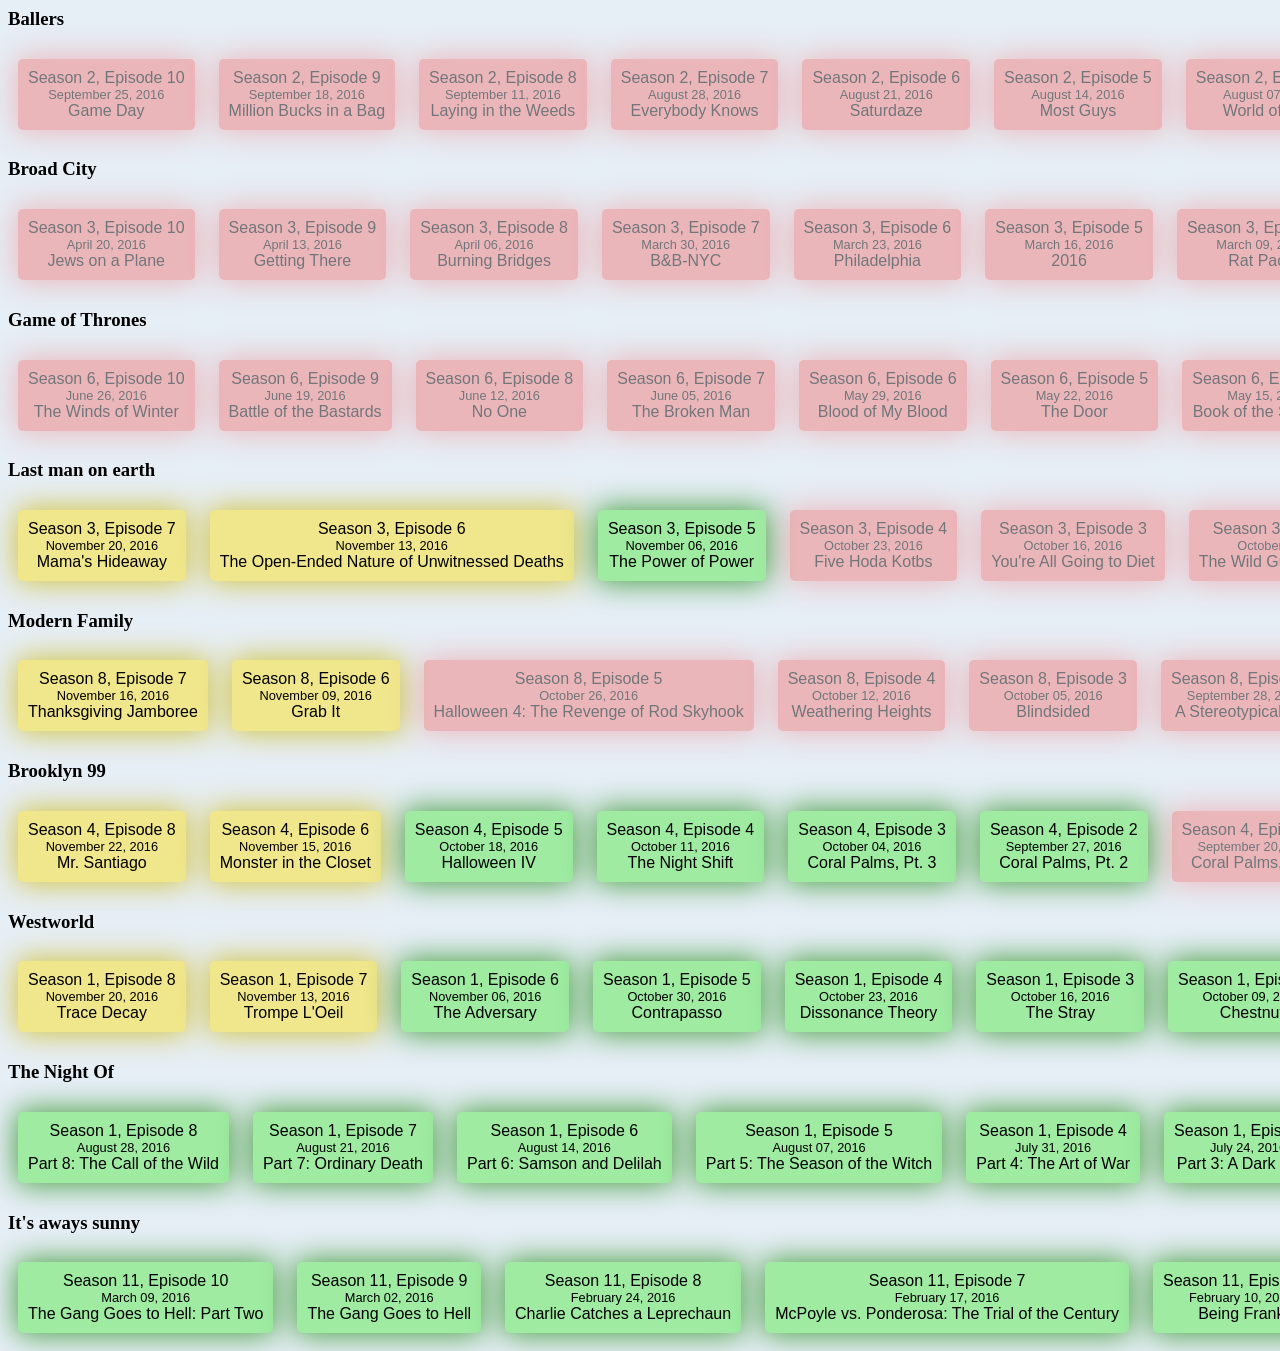
==== commit 0c3cc8a0: "minor changes" ====
--- a/index.html
+++ b/index.html
@@ -132,7 +132,7 @@
     <h3>Last man on earth</h3>
 <div style="white-space:nowrap"><div class="box future">Season 3, Episode 7<br><span class="aire_date">November 20, 2016</span><br>Mama&#39;s Hideaway</div>
 <div class="box future">Season 3, Episode 6<br><span class="aire_date">November 13, 2016</span><br>The Open-Ended Nature of Unwitnessed Deaths</div>
-<div class="box future">Season 3, Episode 5<br><span class="aire_date">November 06, 2016</span><br>The Power of Power</div>
+<div class="box new">Season 3, Episode 5<br><span class="aire_date">November 06, 2016</span><br>The Power of Power</div>
 <div class="box seen">Season 3, Episode 4<br><span class="aire_date">October 23, 2016</span><br>Five Hoda Kotbs</div>
 <div class="box seen">Season 3, Episode 3<br><span class="aire_date">October 16, 2016</span><br>You&#39;re All Going to Diet</div>
 <div class="box seen">Season 3, Episode 2<br><span class="aire_date">October 02, 2016</span><br>The Wild Guess Express</div>
@@ -431,7 +431,7 @@
     <h3>Westworld</h3>
 <div style="white-space:nowrap"><div class="box future">Season 1, Episode 8<br><span class="aire_date">November 20, 2016</span><br>Trace Decay</div>
 <div class="box future">Season 1, Episode 7<br><span class="aire_date">November 13, 2016</span><br>Trompe L&#39;Oeil</div>
-<div class="box future">Season 1, Episode 6<br><span class="aire_date">November 06, 2016</span><br>The Adversary</div>
+<div class="box new">Season 1, Episode 6<br><span class="aire_date">November 06, 2016</span><br>The Adversary</div>
 <div class="box new">Season 1, Episode 5<br><span class="aire_date">October 30, 2016</span><br>Contrapasso</div>
 <div class="box new">Season 1, Episode 4<br><span class="aire_date">October 23, 2016</span><br>Dissonance Theory</div>
 <div class="box new">Season 1, Episode 3<br><span class="aire_date">October 16, 2016</span><br>The Stray</div>
--- a/styles.css
+++ b/styles.css
@@ -7,7 +7,7 @@
 .aire_date {
     font-size: 80%;
 }
-.box{
+.box {
     display:inline-block;
     /* position:relative; */
     margin:10px;
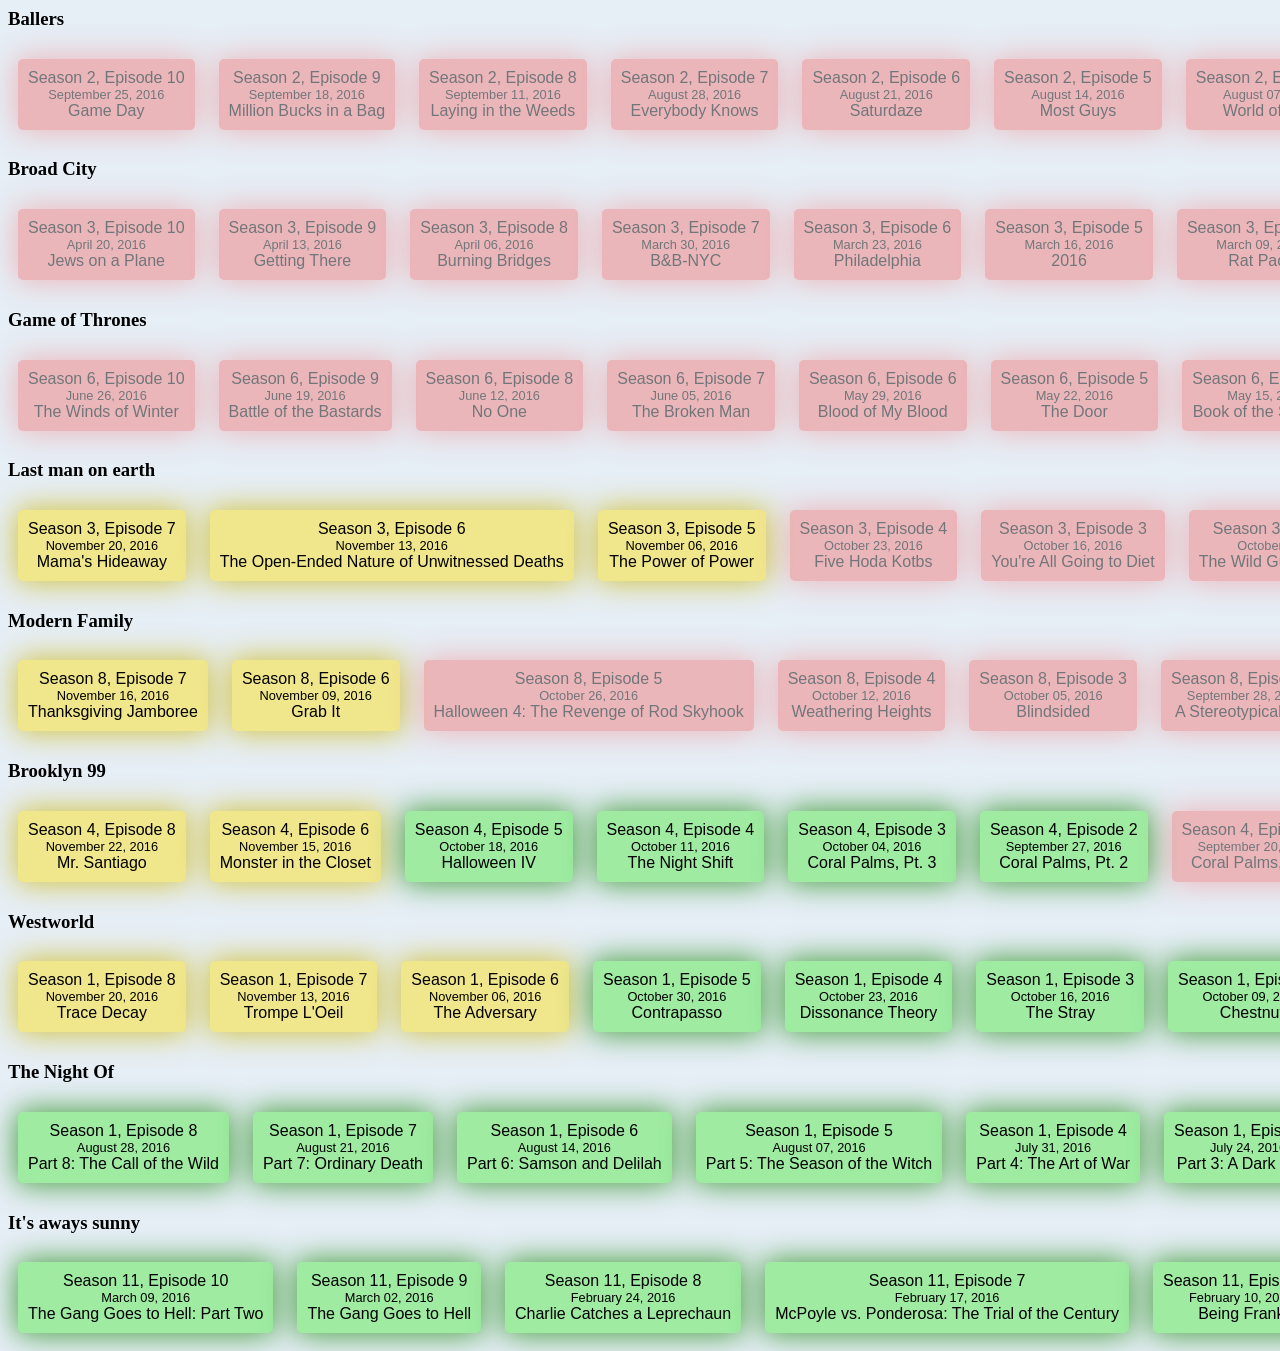
==== commit 961ee0a2: "replaced my tag stuff with yattag" ====
--- a/index.html
+++ b/index.html
@@ -5,580 +5,589 @@
 <body>
   <div>
     <h3>Ballers</h3>
-<div style="white-space:nowrap"><div class="box seen">Season 2, Episode 10<br><span class="aire_date">September 25, 2016</span><br>Game Day</div>
-<div class="box seen">Season 2, Episode 9<br><span class="aire_date">September 18, 2016</span><br>Million Bucks in a Bag</div>
-<div class="box seen">Season 2, Episode 8<br><span class="aire_date">September 11, 2016</span><br>Laying in the Weeds</div>
-<div class="box seen">Season 2, Episode 7<br><span class="aire_date">August 28, 2016</span><br>Everybody Knows</div>
-<div class="box seen">Season 2, Episode 6<br><span class="aire_date">August 21, 2016</span><br>Saturdaze</div>
-<div class="box seen">Season 2, Episode 5<br><span class="aire_date">August 14, 2016</span><br>Most Guys</div>
-<div class="box seen">Season 2, Episode 4<br><span class="aire_date">August 07, 2016</span><br>World of Hurt</div>
-<div class="box seen">Season 2, Episode 3<br><span class="aire_date">July 31, 2016</span><br>Elidee</div>
-<div class="box seen">Season 2, Episode 2<br><span class="aire_date">July 24, 2016</span><br>Enter the Temple</div>
-<div class="box seen">Season 2, Episode 1<br><span class="aire_date">July 17, 2016</span><br>Face of the Franchise</div>
-<div class="box seen">Season 1, Episode 10<br><span class="aire_date">August 23, 2015</span><br>Flamingos</div>
-<div class="box seen">Season 1, Episode 9<br><span class="aire_date">August 16, 2015</span><br>Head-On</div>
-<div class="box seen">Season 1, Episode 8<br><span class="aire_date">August 09, 2015</span><br>Gaslighting</div>
-<div class="box seen">Season 1, Episode 7<br><span class="aire_date">August 02, 2015</span><br>Ends</div>
-<div class="box seen">Season 1, Episode 6<br><span class="aire_date">July 26, 2015</span><br>Everything Is Everything</div>
-<div class="box seen">Season 1, Episode 5<br><span class="aire_date">July 19, 2015</span><br>Machete Charge</div>
-<div class="box seen">Season 1, Episode 4<br><span class="aire_date">July 12, 2015</span><br>Heads Will Roll</div>
-<div class="box seen">Season 1, Episode 3<br><span class="aire_date">July 05, 2015</span><br>Move the Chains</div>
-<div class="box seen">Season 1, Episode 2<br><span class="aire_date">June 28, 2015</span><br>Raise Up</div>
-<div class="box seen">Season 1, Episode 1<br><span class="aire_date">June 21, 2015</span><br>Pilot</div>
-</div>
+    <div style="white-space:nowrap">
+      <div class="box seen">Season 2, Episode 10<br /><span class="aire_date">September 25, 2016</span><br />Game Day</div>
+      <div class="box seen">Season 2, Episode 9<br /><span class="aire_date">September 18, 2016</span><br />Million Bucks in a Bag</div>
+      <div class="box seen">Season 2, Episode 8<br /><span class="aire_date">September 11, 2016</span><br />Laying in the Weeds</div>
+      <div class="box seen">Season 2, Episode 7<br /><span class="aire_date">August 28, 2016</span><br />Everybody Knows</div>
+      <div class="box seen">Season 2, Episode 6<br /><span class="aire_date">August 21, 2016</span><br />Saturdaze</div>
+      <div class="box seen">Season 2, Episode 5<br /><span class="aire_date">August 14, 2016</span><br />Most Guys</div>
+      <div class="box seen">Season 2, Episode 4<br /><span class="aire_date">August 07, 2016</span><br />World of Hurt</div>
+      <div class="box seen">Season 2, Episode 3<br /><span class="aire_date">July 31, 2016</span><br />Elidee</div>
+      <div class="box seen">Season 2, Episode 2<br /><span class="aire_date">July 24, 2016</span><br />Enter the Temple</div>
+      <div class="box seen">Season 2, Episode 1<br /><span class="aire_date">July 17, 2016</span><br />Face of the Franchise</div>
+      <div class="box seen">Season 1, Episode 10<br /><span class="aire_date">August 23, 2015</span><br />Flamingos</div>
+      <div class="box seen">Season 1, Episode 9<br /><span class="aire_date">August 16, 2015</span><br />Head-On</div>
+      <div class="box seen">Season 1, Episode 8<br /><span class="aire_date">August 09, 2015</span><br />Gaslighting</div>
+      <div class="box seen">Season 1, Episode 7<br /><span class="aire_date">August 02, 2015</span><br />Ends</div>
+      <div class="box seen">Season 1, Episode 6<br /><span class="aire_date">July 26, 2015</span><br />Everything Is Everything</div>
+      <div class="box seen">Season 1, Episode 5<br /><span class="aire_date">July 19, 2015</span><br />Machete Charge</div>
+      <div class="box seen">Season 1, Episode 4<br /><span class="aire_date">July 12, 2015</span><br />Heads Will Roll</div>
+      <div class="box seen">Season 1, Episode 3<br /><span class="aire_date">July 05, 2015</span><br />Move the Chains</div>
+      <div class="box seen">Season 1, Episode 2<br /><span class="aire_date">June 28, 2015</span><br />Raise Up</div>
+      <div class="box seen">Season 1, Episode 1<br /><span class="aire_date">June 21, 2015</span><br />Pilot</div>
+    </div>
 
   </div>
   <div>
     <h3>Broad City</h3>
-<div style="white-space:nowrap"><div class="box seen">Season 3, Episode 10<br><span class="aire_date">April 20, 2016</span><br>Jews on a Plane</div>
-<div class="box seen">Season 3, Episode 9<br><span class="aire_date">April 13, 2016</span><br>Getting There</div>
-<div class="box seen">Season 3, Episode 8<br><span class="aire_date">April 06, 2016</span><br>Burning Bridges</div>
-<div class="box seen">Season 3, Episode 7<br><span class="aire_date">March 30, 2016</span><br>B&amp;B-NYC</div>
-<div class="box seen">Season 3, Episode 6<br><span class="aire_date">March 23, 2016</span><br>Philadelphia</div>
-<div class="box seen">Season 3, Episode 5<br><span class="aire_date">March 16, 2016</span><br>2016</div>
-<div class="box seen">Season 3, Episode 4<br><span class="aire_date">March 09, 2016</span><br>Rat Pack</div>
-<div class="box seen">Season 3, Episode 3<br><span class="aire_date">March 02, 2016</span><br>Game Over</div>
-<div class="box seen">Season 3, Episode 2<br><span class="aire_date">February 24, 2016</span><br>Co-Op</div>
-<div class="box seen">Season 3, Episode 1<br><span class="aire_date">February 17, 2016</span><br>Two Chainz</div>
-<div class="box seen">Season 2, Episode 10<br><span class="aire_date">March 18, 2015</span><br>St. Mark&#39;s</div>
-<div class="box seen">Season 2, Episode 9<br><span class="aire_date">March 11, 2015</span><br>Coat Check</div>
-<div class="box seen">Season 2, Episode 8<br><span class="aire_date">March 04, 2015</span><br>Kirk Steele</div>
-<div class="box seen">Season 2, Episode 7<br><span class="aire_date">February 25, 2015</span><br>Citizen Ship</div>
-<div class="box seen">Season 2, Episode 6<br><span class="aire_date">February 18, 2015</span><br>The Matrix</div>
-<div class="box seen">Season 2, Episode 5<br><span class="aire_date">February 11, 2015</span><br>Hashtag FOMO</div>
-<div class="box seen">Season 2, Episode 4<br><span class="aire_date">February 04, 2015</span><br>Knockoffs</div>
-<div class="box seen">Season 2, Episode 3<br><span class="aire_date">January 28, 2015</span><br>Wisdom Teeth</div>
-<div class="box seen">Season 2, Episode 2<br><span class="aire_date">January 21, 2015</span><br>Mochalatta Chills</div>
-<div class="box seen">Season 2, Episode 1<br><span class="aire_date">January 14, 2015</span><br>In Heat</div>
-<div class="box seen">Season 1, Episode 10<br><span class="aire_date">March 26, 2014</span><br>The Last Supper</div>
-<div class="box seen">Season 1, Episode 9<br><span class="aire_date">March 19, 2014</span><br>Apartment Hunters</div>
-<div class="box seen">Season 1, Episode 8<br><span class="aire_date">March 12, 2014</span><br>Destination: Wedding</div>
-<div class="box seen">Season 1, Episode 7<br><span class="aire_date">March 05, 2014</span><br>Hurricane Wanda</div>
-<div class="box seen">Season 1, Episode 6<br><span class="aire_date">February 26, 2014</span><br>Stolen Phone</div>
-<div class="box seen">Season 1, Episode 5<br><span class="aire_date">February 19, 2014</span><br>Fattest Asses</div>
-<div class="box seen">Season 1, Episode 4<br><span class="aire_date">February 12, 2014</span><br>The Lockout</div>
-<div class="box seen">Season 1, Episode 3<br><span class="aire_date">February 05, 2014</span><br>Working Girls</div>
-<div class="box seen">Season 1, Episode 2<br><span class="aire_date">January 29, 2014</span><br>P*$$Y Weed</div>
-<div class="box seen">Season 1, Episode 1<br><span class="aire_date">January 22, 2014</span><br>What a Wonderful World</div>
-</div>
+    <div style="white-space:nowrap">
+      <div class="box seen">Season 3, Episode 10<br /><span class="aire_date">April 20, 2016</span><br />Jews on a Plane</div>
+      <div class="box seen">Season 3, Episode 9<br /><span class="aire_date">April 13, 2016</span><br />Getting There</div>
+      <div class="box seen">Season 3, Episode 8<br /><span class="aire_date">April 06, 2016</span><br />Burning Bridges</div>
+      <div class="box seen">Season 3, Episode 7<br /><span class="aire_date">March 30, 2016</span><br />B&amp;B-NYC</div>
+      <div class="box seen">Season 3, Episode 6<br /><span class="aire_date">March 23, 2016</span><br />Philadelphia</div>
+      <div class="box seen">Season 3, Episode 5<br /><span class="aire_date">March 16, 2016</span><br />2016</div>
+      <div class="box seen">Season 3, Episode 4<br /><span class="aire_date">March 09, 2016</span><br />Rat Pack</div>
+      <div class="box seen">Season 3, Episode 3<br /><span class="aire_date">March 02, 2016</span><br />Game Over</div>
+      <div class="box seen">Season 3, Episode 2<br /><span class="aire_date">February 24, 2016</span><br />Co-Op</div>
+      <div class="box seen">Season 3, Episode 1<br /><span class="aire_date">February 17, 2016</span><br />Two Chainz</div>
+      <div class="box seen">Season 2, Episode 10<br /><span class="aire_date">March 18, 2015</span><br />St. Mark&#39;s</div>
+      <div class="box seen">Season 2, Episode 9<br /><span class="aire_date">March 11, 2015</span><br />Coat Check</div>
+      <div class="box seen">Season 2, Episode 8<br /><span class="aire_date">March 04, 2015</span><br />Kirk Steele</div>
+      <div class="box seen">Season 2, Episode 7<br /><span class="aire_date">February 25, 2015</span><br />Citizen Ship</div>
+      <div class="box seen">Season 2, Episode 6<br /><span class="aire_date">February 18, 2015</span><br />The Matrix</div>
+      <div class="box seen">Season 2, Episode 5<br /><span class="aire_date">February 11, 2015</span><br />Hashtag FOMO</div>
+      <div class="box seen">Season 2, Episode 4<br /><span class="aire_date">February 04, 2015</span><br />Knockoffs</div>
+      <div class="box seen">Season 2, Episode 3<br /><span class="aire_date">January 28, 2015</span><br />Wisdom Teeth</div>
+      <div class="box seen">Season 2, Episode 2<br /><span class="aire_date">January 21, 2015</span><br />Mochalatta Chills</div>
+      <div class="box seen">Season 2, Episode 1<br /><span class="aire_date">January 14, 2015</span><br />In Heat</div>
+      <div class="box seen">Season 1, Episode 10<br /><span class="aire_date">March 26, 2014</span><br />The Last Supper</div>
+      <div class="box seen">Season 1, Episode 9<br /><span class="aire_date">March 19, 2014</span><br />Apartment Hunters</div>
+      <div class="box seen">Season 1, Episode 8<br /><span class="aire_date">March 12, 2014</span><br />Destination: Wedding</div>
+      <div class="box seen">Season 1, Episode 7<br /><span class="aire_date">March 05, 2014</span><br />Hurricane Wanda</div>
+      <div class="box seen">Season 1, Episode 6<br /><span class="aire_date">February 26, 2014</span><br />Stolen Phone</div>
+      <div class="box seen">Season 1, Episode 5<br /><span class="aire_date">February 19, 2014</span><br />Fattest Asses</div>
+      <div class="box seen">Season 1, Episode 4<br /><span class="aire_date">February 12, 2014</span><br />The Lockout</div>
+      <div class="box seen">Season 1, Episode 3<br /><span class="aire_date">February 05, 2014</span><br />Working Girls</div>
+      <div class="box seen">Season 1, Episode 2<br /><span class="aire_date">January 29, 2014</span><br />P*$$Y Weed</div>
+      <div class="box seen">Season 1, Episode 1<br /><span class="aire_date">January 22, 2014</span><br />What a Wonderful World</div>
+    </div>
 
   </div>
   <div>
     <h3>Game of Thrones</h3>
-<div style="white-space:nowrap"><div class="box seen">Season 6, Episode 10<br><span class="aire_date">June 26, 2016</span><br>The Winds of Winter</div>
-<div class="box seen">Season 6, Episode 9<br><span class="aire_date">June 19, 2016</span><br>Battle of the Bastards</div>
-<div class="box seen">Season 6, Episode 8<br><span class="aire_date">June 12, 2016</span><br>No One</div>
-<div class="box seen">Season 6, Episode 7<br><span class="aire_date">June 05, 2016</span><br>The Broken Man</div>
-<div class="box seen">Season 6, Episode 6<br><span class="aire_date">May 29, 2016</span><br>Blood of My Blood</div>
-<div class="box seen">Season 6, Episode 5<br><span class="aire_date">May 22, 2016</span><br>The Door</div>
-<div class="box seen">Season 6, Episode 4<br><span class="aire_date">May 15, 2016</span><br>Book of the Stranger</div>
-<div class="box seen">Season 6, Episode 3<br><span class="aire_date">May 08, 2016</span><br>Oathbreaker</div>
-<div class="box seen">Season 6, Episode 2<br><span class="aire_date">May 01, 2016</span><br>Home</div>
-<div class="box seen">Season 6, Episode 1<br><span class="aire_date">April 24, 2016</span><br>The Red Woman</div>
-<div class="box seen">Season 5, Episode 10<br><span class="aire_date">June 14, 2015</span><br>Mother&#39;s Mercy</div>
-<div class="box seen">Season 5, Episode 9<br><span class="aire_date">June 07, 2015</span><br>The Dance of Dragons</div>
-<div class="box seen">Season 5, Episode 8<br><span class="aire_date">May 31, 2015</span><br>Hardhome</div>
-<div class="box seen">Season 5, Episode 7<br><span class="aire_date">May 24, 2015</span><br>The Gift</div>
-<div class="box seen">Season 5, Episode 6<br><span class="aire_date">May 17, 2015</span><br>Unbowed, Unbent, Unbroken</div>
-<div class="box seen">Season 5, Episode 5<br><span class="aire_date">May 10, 2015</span><br>Kill the Boy</div>
-<div class="box seen">Season 5, Episode 4<br><span class="aire_date">May 03, 2015</span><br>Sons of the Harpy</div>
-<div class="box seen">Season 5, Episode 3<br><span class="aire_date">April 26, 2015</span><br>High Sparrow</div>
-<div class="box seen">Season 5, Episode 2<br><span class="aire_date">April 19, 2015</span><br>The House of Black and White</div>
-<div class="box seen">Season 5, Episode 1<br><span class="aire_date">April 12, 2015</span><br>The Wars to Come</div>
-<div class="box seen">Season 4, Episode 10<br><span class="aire_date">June 15, 2014</span><br>The Children</div>
-<div class="box seen">Season 4, Episode 9<br><span class="aire_date">June 08, 2014</span><br>The Watchers on the Wall</div>
-<div class="box seen">Season 4, Episode 8<br><span class="aire_date">June 01, 2014</span><br>The Mountain and the Viper</div>
-<div class="box seen">Season 4, Episode 7<br><span class="aire_date">May 18, 2014</span><br>Mockingbird</div>
-<div class="box seen">Season 4, Episode 6<br><span class="aire_date">May 11, 2014</span><br>The Laws of Gods and Men</div>
-<div class="box seen">Season 4, Episode 5<br><span class="aire_date">May 04, 2014</span><br>First of His Name</div>
-<div class="box seen">Season 4, Episode 4<br><span class="aire_date">April 27, 2014</span><br>Oathkeeper</div>
-<div class="box seen">Season 4, Episode 3<br><span class="aire_date">April 20, 2014</span><br>Breaker of Chains</div>
-<div class="box seen">Season 4, Episode 2<br><span class="aire_date">April 13, 2014</span><br>The Lion and the Rose</div>
-<div class="box seen">Season 4, Episode 1<br><span class="aire_date">April 06, 2014</span><br>Two Swords</div>
-<div class="box seen">Season 3, Episode 10<br><span class="aire_date">June 09, 2013</span><br>Mhysa</div>
-<div class="box seen">Season 3, Episode 9<br><span class="aire_date">June 02, 2013</span><br>The Rains of Castamere</div>
-<div class="box seen">Season 3, Episode 8<br><span class="aire_date">May 19, 2013</span><br>Second Sons</div>
-<div class="box seen">Season 3, Episode 7<br><span class="aire_date">May 12, 2013</span><br>The Bear and the Maiden Fair</div>
-<div class="box seen">Season 3, Episode 6<br><span class="aire_date">May 05, 2013</span><br>The Climb</div>
-<div class="box seen">Season 3, Episode 5<br><span class="aire_date">April 28, 2013</span><br>Kissed by Fire</div>
-<div class="box seen">Season 3, Episode 4<br><span class="aire_date">April 21, 2013</span><br>And Now His Watch Has Ended</div>
-<div class="box seen">Season 3, Episode 3<br><span class="aire_date">April 14, 2013</span><br>Walk of Punishment</div>
-<div class="box seen">Season 3, Episode 2<br><span class="aire_date">April 07, 2013</span><br>Dark Wings, Dark Words</div>
-<div class="box seen">Season 3, Episode 1<br><span class="aire_date">March 31, 2013</span><br>Valar Dohaeris</div>
-<div class="box seen">Season 2, Episode 10<br><span class="aire_date">June 03, 2012</span><br>Valar Morghulis</div>
-<div class="box seen">Season 2, Episode 9<br><span class="aire_date">May 27, 2012</span><br>Blackwater</div>
-<div class="box seen">Season 2, Episode 8<br><span class="aire_date">May 20, 2012</span><br>The Prince of Winterfell</div>
-<div class="box seen">Season 2, Episode 7<br><span class="aire_date">May 13, 2012</span><br>A Man Without Honor</div>
-<div class="box seen">Season 2, Episode 6<br><span class="aire_date">May 06, 2012</span><br>The Old Gods and the New</div>
-<div class="box seen">Season 2, Episode 5<br><span class="aire_date">April 29, 2012</span><br>The Ghost of Harrenhal</div>
-<div class="box seen">Season 2, Episode 4<br><span class="aire_date">April 22, 2012</span><br>Garden of Bones</div>
-<div class="box seen">Season 2, Episode 3<br><span class="aire_date">April 15, 2012</span><br>What Is Dead May Never Die</div>
-<div class="box seen">Season 2, Episode 2<br><span class="aire_date">April 08, 2012</span><br>The Night Lands</div>
-<div class="box seen">Season 2, Episode 1<br><span class="aire_date">April 01, 2012</span><br>The North Remembers</div>
-<div class="box seen">Season 1, Episode 10<br><span class="aire_date">June 19, 2011</span><br>Fire and Blood</div>
-<div class="box seen">Season 1, Episode 9<br><span class="aire_date">June 12, 2011</span><br>Baelor</div>
-<div class="box seen">Season 1, Episode 8<br><span class="aire_date">June 05, 2011</span><br>The Pointy End</div>
-<div class="box seen">Season 1, Episode 7<br><span class="aire_date">May 29, 2011</span><br>You Win or You Die</div>
-<div class="box seen">Season 1, Episode 6<br><span class="aire_date">May 22, 2011</span><br>A Golden Crown</div>
-<div class="box seen">Season 1, Episode 5<br><span class="aire_date">May 15, 2011</span><br>The Wolf and the Lion</div>
-<div class="box seen">Season 1, Episode 4<br><span class="aire_date">May 08, 2011</span><br>Cripples, Bastards and Broken Things</div>
-<div class="box seen">Season 1, Episode 3<br><span class="aire_date">May 01, 2011</span><br>Lord Snow</div>
-<div class="box seen">Season 1, Episode 2<br><span class="aire_date">April 24, 2011</span><br>The Kingsroad</div>
-<div class="box seen">Season 1, Episode 1<br><span class="aire_date">April 17, 2011</span><br>Winter Is Coming</div>
-</div>
+    <div style="white-space:nowrap">
+      <div class="box seen">Season 6, Episode 10<br /><span class="aire_date">June 26, 2016</span><br />The Winds of Winter</div>
+      <div class="box seen">Season 6, Episode 9<br /><span class="aire_date">June 19, 2016</span><br />Battle of the Bastards</div>
+      <div class="box seen">Season 6, Episode 8<br /><span class="aire_date">June 12, 2016</span><br />No One</div>
+      <div class="box seen">Season 6, Episode 7<br /><span class="aire_date">June 05, 2016</span><br />The Broken Man</div>
+      <div class="box seen">Season 6, Episode 6<br /><span class="aire_date">May 29, 2016</span><br />Blood of My Blood</div>
+      <div class="box seen">Season 6, Episode 5<br /><span class="aire_date">May 22, 2016</span><br />The Door</div>
+      <div class="box seen">Season 6, Episode 4<br /><span class="aire_date">May 15, 2016</span><br />Book of the Stranger</div>
+      <div class="box seen">Season 6, Episode 3<br /><span class="aire_date">May 08, 2016</span><br />Oathbreaker</div>
+      <div class="box seen">Season 6, Episode 2<br /><span class="aire_date">May 01, 2016</span><br />Home</div>
+      <div class="box seen">Season 6, Episode 1<br /><span class="aire_date">April 24, 2016</span><br />The Red Woman</div>
+      <div class="box seen">Season 5, Episode 10<br /><span class="aire_date">June 14, 2015</span><br />Mother&#39;s Mercy</div>
+      <div class="box seen">Season 5, Episode 9<br /><span class="aire_date">June 07, 2015</span><br />The Dance of Dragons</div>
+      <div class="box seen">Season 5, Episode 8<br /><span class="aire_date">May 31, 2015</span><br />Hardhome</div>
+      <div class="box seen">Season 5, Episode 7<br /><span class="aire_date">May 24, 2015</span><br />The Gift</div>
+      <div class="box seen">Season 5, Episode 6<br /><span class="aire_date">May 17, 2015</span><br />Unbowed, Unbent, Unbroken</div>
+      <div class="box seen">Season 5, Episode 5<br /><span class="aire_date">May 10, 2015</span><br />Kill the Boy</div>
+      <div class="box seen">Season 5, Episode 4<br /><span class="aire_date">May 03, 2015</span><br />Sons of the Harpy</div>
+      <div class="box seen">Season 5, Episode 3<br /><span class="aire_date">April 26, 2015</span><br />High Sparrow</div>
+      <div class="box seen">Season 5, Episode 2<br /><span class="aire_date">April 19, 2015</span><br />The House of Black and White</div>
+      <div class="box seen">Season 5, Episode 1<br /><span class="aire_date">April 12, 2015</span><br />The Wars to Come</div>
+      <div class="box seen">Season 4, Episode 10<br /><span class="aire_date">June 15, 2014</span><br />The Children</div>
+      <div class="box seen">Season 4, Episode 9<br /><span class="aire_date">June 08, 2014</span><br />The Watchers on the Wall</div>
+      <div class="box seen">Season 4, Episode 8<br /><span class="aire_date">June 01, 2014</span><br />The Mountain and the Viper</div>
+      <div class="box seen">Season 4, Episode 7<br /><span class="aire_date">May 18, 2014</span><br />Mockingbird</div>
+      <div class="box seen">Season 4, Episode 6<br /><span class="aire_date">May 11, 2014</span><br />The Laws of Gods and Men</div>
+      <div class="box seen">Season 4, Episode 5<br /><span class="aire_date">May 04, 2014</span><br />First of His Name</div>
+      <div class="box seen">Season 4, Episode 4<br /><span class="aire_date">April 27, 2014</span><br />Oathkeeper</div>
+      <div class="box seen">Season 4, Episode 3<br /><span class="aire_date">April 20, 2014</span><br />Breaker of Chains</div>
+      <div class="box seen">Season 4, Episode 2<br /><span class="aire_date">April 13, 2014</span><br />The Lion and the Rose</div>
+      <div class="box seen">Season 4, Episode 1<br /><span class="aire_date">April 06, 2014</span><br />Two Swords</div>
+      <div class="box seen">Season 3, Episode 10<br /><span class="aire_date">June 09, 2013</span><br />Mhysa</div>
+      <div class="box seen">Season 3, Episode 9<br /><span class="aire_date">June 02, 2013</span><br />The Rains of Castamere</div>
+      <div class="box seen">Season 3, Episode 8<br /><span class="aire_date">May 19, 2013</span><br />Second Sons</div>
+      <div class="box seen">Season 3, Episode 7<br /><span class="aire_date">May 12, 2013</span><br />The Bear and the Maiden Fair</div>
+      <div class="box seen">Season 3, Episode 6<br /><span class="aire_date">May 05, 2013</span><br />The Climb</div>
+      <div class="box seen">Season 3, Episode 5<br /><span class="aire_date">April 28, 2013</span><br />Kissed by Fire</div>
+      <div class="box seen">Season 3, Episode 4<br /><span class="aire_date">April 21, 2013</span><br />And Now His Watch Has Ended</div>
+      <div class="box seen">Season 3, Episode 3<br /><span class="aire_date">April 14, 2013</span><br />Walk of Punishment</div>
+      <div class="box seen">Season 3, Episode 2<br /><span class="aire_date">April 07, 2013</span><br />Dark Wings, Dark Words</div>
+      <div class="box seen">Season 3, Episode 1<br /><span class="aire_date">March 31, 2013</span><br />Valar Dohaeris</div>
+      <div class="box seen">Season 2, Episode 10<br /><span class="aire_date">June 03, 2012</span><br />Valar Morghulis</div>
+      <div class="box seen">Season 2, Episode 9<br /><span class="aire_date">May 27, 2012</span><br />Blackwater</div>
+      <div class="box seen">Season 2, Episode 8<br /><span class="aire_date">May 20, 2012</span><br />The Prince of Winterfell</div>
+      <div class="box seen">Season 2, Episode 7<br /><span class="aire_date">May 13, 2012</span><br />A Man Without Honor</div>
+      <div class="box seen">Season 2, Episode 6<br /><span class="aire_date">May 06, 2012</span><br />The Old Gods and the New</div>
+      <div class="box seen">Season 2, Episode 5<br /><span class="aire_date">April 29, 2012</span><br />The Ghost of Harrenhal</div>
+      <div class="box seen">Season 2, Episode 4<br /><span class="aire_date">April 22, 2012</span><br />Garden of Bones</div>
+      <div class="box seen">Season 2, Episode 3<br /><span class="aire_date">April 15, 2012</span><br />What Is Dead May Never Die</div>
+      <div class="box seen">Season 2, Episode 2<br /><span class="aire_date">April 08, 2012</span><br />The Night Lands</div>
+      <div class="box seen">Season 2, Episode 1<br /><span class="aire_date">April 01, 2012</span><br />The North Remembers</div>
+      <div class="box seen">Season 1, Episode 10<br /><span class="aire_date">June 19, 2011</span><br />Fire and Blood</div>
+      <div class="box seen">Season 1, Episode 9<br /><span class="aire_date">June 12, 2011</span><br />Baelor</div>
+      <div class="box seen">Season 1, Episode 8<br /><span class="aire_date">June 05, 2011</span><br />The Pointy End</div>
+      <div class="box seen">Season 1, Episode 7<br /><span class="aire_date">May 29, 2011</span><br />You Win or You Die</div>
+      <div class="box seen">Season 1, Episode 6<br /><span class="aire_date">May 22, 2011</span><br />A Golden Crown</div>
+      <div class="box seen">Season 1, Episode 5<br /><span class="aire_date">May 15, 2011</span><br />The Wolf and the Lion</div>
+      <div class="box seen">Season 1, Episode 4<br /><span class="aire_date">May 08, 2011</span><br />Cripples, Bastards and Broken Things</div>
+      <div class="box seen">Season 1, Episode 3<br /><span class="aire_date">May 01, 2011</span><br />Lord Snow</div>
+      <div class="box seen">Season 1, Episode 2<br /><span class="aire_date">April 24, 2011</span><br />The Kingsroad</div>
+      <div class="box seen">Season 1, Episode 1<br /><span class="aire_date">April 17, 2011</span><br />Winter Is Coming</div>
+    </div>
 
   </div>
   <div>
     <h3>Last man on earth</h3>
-<div style="white-space:nowrap"><div class="box future">Season 3, Episode 7<br><span class="aire_date">November 20, 2016</span><br>Mama&#39;s Hideaway</div>
-<div class="box future">Season 3, Episode 6<br><span class="aire_date">November 13, 2016</span><br>The Open-Ended Nature of Unwitnessed Deaths</div>
-<div class="box new">Season 3, Episode 5<br><span class="aire_date">November 06, 2016</span><br>The Power of Power</div>
-<div class="box seen">Season 3, Episode 4<br><span class="aire_date">October 23, 2016</span><br>Five Hoda Kotbs</div>
-<div class="box seen">Season 3, Episode 3<br><span class="aire_date">October 16, 2016</span><br>You&#39;re All Going to Diet</div>
-<div class="box seen">Season 3, Episode 2<br><span class="aire_date">October 02, 2016</span><br>The Wild Guess Express</div>
-<div class="box seen">Season 3, Episode 1<br><span class="aire_date">September 25, 2016</span><br>General Breast Theme With Cobras</div>
-<div class="box seen">Season 2, Episode 18<br><span class="aire_date">May 15, 2016</span><br>30 Years of Science Down the Tubes</div>
-<div class="box seen">Season 2, Episode 17<br><span class="aire_date">May 08, 2016</span><br>Smart and Stupid</div>
-<div class="box seen">Season 2, Episode 16<br><span class="aire_date">April 24, 2016</span><br>Falling Slowly</div>
-<div class="box seen">Season 2, Episode 15<br><span class="aire_date">April 17, 2016</span><br>Fourth Finger</div>
-<div class="box seen">Season 2, Episode 14<br><span class="aire_date">April 10, 2016</span><br>Skidmark</div>
-<div class="box seen">Season 2, Episode 13<br><span class="aire_date">April 03, 2016</span><br>Fish in the Dish</div>
-<div class="box seen">Season 2, Episode 12<br><span class="aire_date">March 13, 2016</span><br>Valhalla</div>
-<div class="box seen">Season 2, Episode 11<br><span class="aire_date">March 06, 2016</span><br>Pitch Black</div>
-<div class="box seen">Season 2, Episode 10<br><span class="aire_date">December 13, 2015</span><br>Silent Night</div>
-<div class="box seen">Season 2, Episode 9<br><span class="aire_date">December 06, 2015</span><br>Secret Santa</div>
-<div class="box seen">Season 2, Episode 8<br><span class="aire_date">November 22, 2015</span><br>No Bull</div>
-<div class="box seen">Season 2, Episode 7<br><span class="aire_date">November 15, 2015</span><br>Baby Steps</div>
-<div class="box seen">Season 2, Episode 6<br><span class="aire_date">November 08, 2015</span><br>A Real Live Wire</div>
-<div class="box seen">Season 2, Episode 5<br><span class="aire_date">October 25, 2015</span><br>Crickets</div>
-<div class="box seen">Season 2, Episode 4<br><span class="aire_date">October 18, 2015</span><br>C to the T</div>
-<div class="box seen">Season 2, Episode 3<br><span class="aire_date">October 11, 2015</span><br>Dead Man Walking</div>
-<div class="box seen">Season 2, Episode 2<br><span class="aire_date">October 04, 2015</span><br>The Boo</div>
-<div class="box seen">Season 2, Episode 1<br><span class="aire_date">September 27, 2015</span><br>Is There Anybody Out There?</div>
-<div class="box seen">Season 1, Episode 13<br><span class="aire_date">May 03, 2015</span><br>Screw the Moon</div>
-<div class="box seen">Season 1, Episode 12<br><span class="aire_date">April 26, 2015</span><br>The Tandyman Can</div>
-<div class="box seen">Season 1, Episode 11<br><span class="aire_date">April 19, 2015</span><br>Moved To Tampa</div>
-<div class="box seen">Season 1, Episode 10<br><span class="aire_date">April 12, 2015</span><br>Pranks for Nothin&#39;</div>
-<div class="box seen">Season 1, Episode 9<br><span class="aire_date">April 12, 2015</span><br>The Do-Over</div>
-<div class="box seen">Season 1, Episode 8<br><span class="aire_date">March 29, 2015</span><br>Mooovin&#39; In</div>
-<div class="box seen">Season 1, Episode 7<br><span class="aire_date">March 29, 2015</span><br>She Drives Me Crazy</div>
-<div class="box seen">Season 1, Episode 6<br><span class="aire_date">March 22, 2015</span><br>Some Friggin&#39; Fat Guy</div>
-<div class="box seen">Season 1, Episode 5<br><span class="aire_date">March 22, 2015</span><br>Dunk the Skunk</div>
-<div class="box seen">Season 1, Episode 4<br><span class="aire_date">March 15, 2015</span><br>Sweet Melissa</div>
-<div class="box seen">Season 1, Episode 3<br><span class="aire_date">March 08, 2015</span><br>Raisin Balls and Wedding Bells</div>
-</div>
+    <div style="white-space:nowrap">
+      <div class="box future">Season 3, Episode 7<br /><span class="aire_date">November 20, 2016</span><br />Mama&#39;s Hideaway</div>
+      <div class="box future">Season 3, Episode 6<br /><span class="aire_date">November 13, 2016</span><br />The Open-Ended Nature of Unwitnessed Deaths</div>
+      <div class="box future">Season 3, Episode 5<br /><span class="aire_date">November 06, 2016</span><br />The Power of Power</div>
+      <div class="box seen">Season 3, Episode 4<br /><span class="aire_date">October 23, 2016</span><br />Five Hoda Kotbs</div>
+      <div class="box seen">Season 3, Episode 3<br /><span class="aire_date">October 16, 2016</span><br />You&#39;re All Going to Diet</div>
+      <div class="box seen">Season 3, Episode 2<br /><span class="aire_date">October 02, 2016</span><br />The Wild Guess Express</div>
+      <div class="box seen">Season 3, Episode 1<br /><span class="aire_date">September 25, 2016</span><br />General Breast Theme With Cobras</div>
+      <div class="box seen">Season 2, Episode 18<br /><span class="aire_date">May 15, 2016</span><br />30 Years of Science Down the Tubes</div>
+      <div class="box seen">Season 2, Episode 17<br /><span class="aire_date">May 08, 2016</span><br />Smart and Stupid</div>
+      <div class="box seen">Season 2, Episode 16<br /><span class="aire_date">April 24, 2016</span><br />Falling Slowly</div>
+      <div class="box seen">Season 2, Episode 15<br /><span class="aire_date">April 17, 2016</span><br />Fourth Finger</div>
+      <div class="box seen">Season 2, Episode 14<br /><span class="aire_date">April 10, 2016</span><br />Skidmark</div>
+      <div class="box seen">Season 2, Episode 13<br /><span class="aire_date">April 03, 2016</span><br />Fish in the Dish</div>
+      <div class="box seen">Season 2, Episode 12<br /><span class="aire_date">March 13, 2016</span><br />Valhalla</div>
+      <div class="box seen">Season 2, Episode 11<br /><span class="aire_date">March 06, 2016</span><br />Pitch Black</div>
+      <div class="box seen">Season 2, Episode 10<br /><span class="aire_date">December 13, 2015</span><br />Silent Night</div>
+      <div class="box seen">Season 2, Episode 9<br /><span class="aire_date">December 06, 2015</span><br />Secret Santa</div>
+      <div class="box seen">Season 2, Episode 8<br /><span class="aire_date">November 22, 2015</span><br />No Bull</div>
+      <div class="box seen">Season 2, Episode 7<br /><span class="aire_date">November 15, 2015</span><br />Baby Steps</div>
+      <div class="box seen">Season 2, Episode 6<br /><span class="aire_date">November 08, 2015</span><br />A Real Live Wire</div>
+      <div class="box seen">Season 2, Episode 5<br /><span class="aire_date">October 25, 2015</span><br />Crickets</div>
+      <div class="box seen">Season 2, Episode 4<br /><span class="aire_date">October 18, 2015</span><br />C to the T</div>
+      <div class="box seen">Season 2, Episode 3<br /><span class="aire_date">October 11, 2015</span><br />Dead Man Walking</div>
+      <div class="box seen">Season 2, Episode 2<br /><span class="aire_date">October 04, 2015</span><br />The Boo</div>
+      <div class="box seen">Season 2, Episode 1<br /><span class="aire_date">September 27, 2015</span><br />Is There Anybody Out There?</div>
+      <div class="box seen">Season 1, Episode 13<br /><span class="aire_date">May 03, 2015</span><br />Screw the Moon</div>
+      <div class="box seen">Season 1, Episode 12<br /><span class="aire_date">April 26, 2015</span><br />The Tandyman Can</div>
+      <div class="box seen">Season 1, Episode 11<br /><span class="aire_date">April 19, 2015</span><br />Moved To Tampa</div>
+      <div class="box seen">Season 1, Episode 10<br /><span class="aire_date">April 12, 2015</span><br />Pranks for Nothin&#39;</div>
+      <div class="box seen">Season 1, Episode 9<br /><span class="aire_date">April 12, 2015</span><br />The Do-Over</div>
+      <div class="box seen">Season 1, Episode 8<br /><span class="aire_date">March 29, 2015</span><br />Mooovin&#39; In</div>
+      <div class="box seen">Season 1, Episode 7<br /><span class="aire_date">March 29, 2015</span><br />She Drives Me Crazy</div>
+      <div class="box seen">Season 1, Episode 6<br /><span class="aire_date">March 22, 2015</span><br />Some Friggin&#39; Fat Guy</div>
+      <div class="box seen">Season 1, Episode 5<br /><span class="aire_date">March 22, 2015</span><br />Dunk the Skunk</div>
+      <div class="box seen">Season 1, Episode 4<br /><span class="aire_date">March 15, 2015</span><br />Sweet Melissa</div>
+      <div class="box seen">Season 1, Episode 3<br /><span class="aire_date">March 08, 2015</span><br />Raisin Balls and Wedding Bells</div>
+    </div>
 
   </div>
   <div>
     <h3>Modern Family</h3>
-<div style="white-space:nowrap"><div class="box future">Season 8, Episode 7<br><span class="aire_date">November 16, 2016</span><br>Thanksgiving Jamboree</div>
-<div class="box future">Season 8, Episode 6<br><span class="aire_date">November 09, 2016</span><br>Grab It</div>
-<div class="box seen">Season 8, Episode 5<br><span class="aire_date">October 26, 2016</span><br>Halloween 4: The Revenge of Rod Skyhook</div>
-<div class="box seen">Season 8, Episode 4<br><span class="aire_date">October 12, 2016</span><br>Weathering Heights</div>
-<div class="box seen">Season 8, Episode 3<br><span class="aire_date">October 05, 2016</span><br>Blindsided</div>
-<div class="box seen">Season 8, Episode 2<br><span class="aire_date">September 28, 2016</span><br>A Stereotypical Day</div>
-<div class="box seen">Season 8, Episode 1<br><span class="aire_date">September 21, 2016</span><br>A Tale of Three Cities</div>
-<div class="box seen">Season 7, Episode 22<br><span class="aire_date">May 18, 2016</span><br>Double-Click</div>
-<div class="box seen">Season 7, Episode 21<br><span class="aire_date">May 11, 2016</span><br>Crazy Train</div>
-<div class="box seen">Season 7, Episode 20<br><span class="aire_date">May 04, 2016</span><br>Promposal</div>
-<div class="box seen">Season 7, Episode 19<br><span class="aire_date">April 13, 2016</span><br>Man Shouldn&#39;t Lie</div>
-<div class="box seen">Season 7, Episode 18<br><span class="aire_date">April 06, 2016</span><br>The Party</div>
-<div class="box seen">Season 7, Episode 17<br><span class="aire_date">March 23, 2016</span><br>Express Yourself</div>
-<div class="box seen">Season 7, Episode 16<br><span class="aire_date">March 16, 2016</span><br>The Cover-Up</div>
-<div class="box seen">Season 7, Episode 15<br><span class="aire_date">March 02, 2016</span><br>I Don&#39;t Know How She Does It</div>
-<div class="box seen">Season 7, Episode 14<br><span class="aire_date">February 24, 2016</span><br>The Storm</div>
-<div class="box seen">Season 7, Episode 13<br><span class="aire_date">February 17, 2016</span><br>Thunk in the Trunk</div>
-<div class="box seen">Season 7, Episode 12<br><span class="aire_date">February 10, 2016</span><br>Clean for a Day</div>
-<div class="box seen">Season 7, Episode 11<br><span class="aire_date">January 13, 2016</span><br>Spread Your Wings</div>
-<div class="box seen">Season 7, Episode 10<br><span class="aire_date">January 06, 2016</span><br>Playdates</div>
-<div class="box seen">Season 7, Episode 9<br><span class="aire_date">December 09, 2015</span><br>White Christmas</div>
-<div class="box seen">Season 7, Episode 8<br><span class="aire_date">December 02, 2015</span><br>Clean Out Your Junk Drawer</div>
-<div class="box seen">Season 7, Episode 7<br><span class="aire_date">November 18, 2015</span><br>Phil&#39;s Sexy, Sexy House</div>
-<div class="box seen">Season 7, Episode 6<br><span class="aire_date">November 11, 2015</span><br>The More You Ignore Me</div>
-<div class="box seen">Season 7, Episode 5<br><span class="aire_date">October 21, 2015</span><br>The Verdict</div>
-<div class="box seen">Season 7, Episode 4<br><span class="aire_date">October 14, 2015</span><br>She Crazy</div>
-<div class="box seen">Season 7, Episode 3<br><span class="aire_date">October 07, 2015</span><br>The Closet Case</div>
-<div class="box seen">Season 7, Episode 2<br><span class="aire_date">September 30, 2015</span><br>The Day Alex Left for College</div>
-<div class="box seen">Season 7, Episode 1<br><span class="aire_date">September 23, 2015</span><br>Summer Lovin&#39;</div>
-<div class="box seen">Season 6, Episode 24<br><span class="aire_date">May 20, 2015</span><br>American Skyper</div>
-<div class="box seen">Season 6, Episode 23<br><span class="aire_date">May 13, 2015</span><br>Crying Out Loud</div>
-<div class="box seen">Season 6, Episode 22<br><span class="aire_date">May 06, 2015</span><br>Patriot Games</div>
-<div class="box seen">Season 6, Episode 21<br><span class="aire_date">April 29, 2015</span><br>Integrity</div>
-<div class="box seen">Season 6, Episode 20<br><span class="aire_date">April 22, 2015</span><br>Knock &#39;Em Down</div>
-<div class="box seen">Season 6, Episode 19<br><span class="aire_date">April 01, 2015</span><br>Grill, Interrupted</div>
-<div class="box seen">Season 6, Episode 18<br><span class="aire_date">March 25, 2015</span><br>Spring Break</div>
-<div class="box seen">Season 6, Episode 17<br><span class="aire_date">March 04, 2015</span><br>Closet? You&#39;ll Love It!</div>
-<div class="box seen">Season 6, Episode 16<br><span class="aire_date">February 25, 2015</span><br>Connection Lost</div>
-<div class="box seen">Season 6, Episode 15<br><span class="aire_date">February 18, 2015</span><br>Fight or Flight</div>
-<div class="box seen">Season 6, Episode 14<br><span class="aire_date">February 11, 2015</span><br>Valentine&#39;s Day 4: Twisted Sister</div>
-<div class="box seen">Season 6, Episode 13<br><span class="aire_date">February 04, 2015</span><br>Rash Decisions</div>
-<div class="box seen">Season 6, Episode 12<br><span class="aire_date">January 14, 2015</span><br>The Big Guns</div>
-<div class="box seen">Season 6, Episode 11<br><span class="aire_date">January 07, 2015</span><br>The Day We Almost Died</div>
-<div class="box seen">Season 6, Episode 10<br><span class="aire_date">December 10, 2014</span><br>Haley&#39;s 21st Birthday</div>
-<div class="box seen">Season 6, Episode 9<br><span class="aire_date">December 03, 2014</span><br>Strangers in the Night</div>
-<div class="box seen">Season 6, Episode 8<br><span class="aire_date">November 19, 2014</span><br>Three Turkeys</div>
-<div class="box seen">Season 6, Episode 7<br><span class="aire_date">November 12, 2014</span><br>Queer Eyes, Full Hearts</div>
-<div class="box seen">Season 6, Episode 6<br><span class="aire_date">October 29, 2014</span><br>Halloween 3: AwesomeLand</div>
-<div class="box seen">Season 6, Episode 5<br><span class="aire_date">October 22, 2014</span><br>Won&#39;t You Be Our Neighbor</div>
-<div class="box seen">Season 6, Episode 4<br><span class="aire_date">October 15, 2014</span><br>Marco Polo</div>
-<div class="box seen">Season 6, Episode 3<br><span class="aire_date">October 08, 2014</span><br>The Cold</div>
-<div class="box seen">Season 6, Episode 2<br><span class="aire_date">October 01, 2014</span><br>Do Not Push</div>
-<div class="box seen">Season 6, Episode 1<br><span class="aire_date">September 24, 2014</span><br>The Long Honeymoon</div>
-<div class="box seen">Season 5, Episode 24<br><span class="aire_date">May 21, 2014</span><br>The Wedding</div>
-<div class="box seen">Season 5, Episode 23<br><span class="aire_date">May 14, 2014</span><br>The Wedding</div>
-<div class="box seen">Season 5, Episode 22<br><span class="aire_date">May 07, 2014</span><br>Message Received</div>
-<div class="box seen">Season 5, Episode 21<br><span class="aire_date">April 30, 2014</span><br>Sleeper</div>
-<div class="box seen">Season 5, Episode 20<br><span class="aire_date">April 23, 2014</span><br>Australia</div>
-<div class="box seen">Season 5, Episode 19<br><span class="aire_date">April 02, 2014</span><br>A Hard Jay&#39;s Night</div>
-<div class="box seen">Season 5, Episode 18<br><span class="aire_date">March 26, 2014</span><br>Las Vegas</div>
-<div class="box seen">Season 5, Episode 17<br><span class="aire_date">March 12, 2014</span><br>Other People&#39;s Children</div>
-<div class="box seen">Season 5, Episode 16<br><span class="aire_date">March 05, 2014</span><br>Spring-a-Ding-Fling</div>
-<div class="box seen">Season 5, Episode 15<br><span class="aire_date">February 26, 2014</span><br>The Feud</div>
-<div class="box seen">Season 5, Episode 14<br><span class="aire_date">February 05, 2014</span><br>iSpy</div>
-<div class="box seen">Season 5, Episode 13<br><span class="aire_date">January 22, 2014</span><br>Three Dinners</div>
-<div class="box seen">Season 5, Episode 12<br><span class="aire_date">January 15, 2014</span><br>Under Pressure</div>
-<div class="box seen">Season 5, Episode 11<br><span class="aire_date">January 08, 2014</span><br>And One to Grow On</div>
-<div class="box seen">Season 5, Episode 10<br><span class="aire_date">December 11, 2013</span><br>The Old Man &amp; the Tree</div>
-<div class="box seen">Season 5, Episode 9<br><span class="aire_date">December 04, 2013</span><br>The Big Game</div>
-<div class="box seen">Season 5, Episode 8<br><span class="aire_date">November 20, 2013</span><br>ClosetCon &#39;13</div>
-<div class="box seen">Season 5, Episode 7<br><span class="aire_date">November 13, 2013</span><br>A Fair to Remember</div>
-<div class="box seen">Season 5, Episode 6<br><span class="aire_date">October 23, 2013</span><br>The Help</div>
-<div class="box seen">Season 5, Episode 5<br><span class="aire_date">October 16, 2013</span><br>The Late Show</div>
-<div class="box seen">Season 5, Episode 4<br><span class="aire_date">October 09, 2013</span><br>Farm Strong</div>
-<div class="box seen">Season 5, Episode 3<br><span class="aire_date">October 02, 2013</span><br>Larry&#39;s Wife</div>
-<div class="box seen">Season 5, Episode 2<br><span class="aire_date">September 25, 2013</span><br>First Days</div>
-<div class="box seen">Season 5, Episode 1<br><span class="aire_date">September 25, 2013</span><br>Suddenly, Last Summer</div>
-<div class="box seen">Season 4, Episode 24<br><span class="aire_date">May 22, 2013</span><br>Goodnight Gracie</div>
-<div class="box seen">Season 4, Episode 23<br><span class="aire_date">May 15, 2013</span><br>Games People Play</div>
-<div class="box seen">Season 4, Episode 22<br><span class="aire_date">May 08, 2013</span><br>My Hero</div>
-<div class="box seen">Season 4, Episode 21<br><span class="aire_date">May 01, 2013</span><br>Career Day</div>
-<div class="box seen">Season 4, Episode 20<br><span class="aire_date">April 10, 2013</span><br>Flip Flop</div>
-<div class="box seen">Season 4, Episode 19<br><span class="aire_date">April 03, 2013</span><br>The Future Dunphys</div>
-<div class="box seen">Season 4, Episode 18<br><span class="aire_date">March 27, 2013</span><br>The Wow Factor</div>
-<div class="box seen">Season 4, Episode 17<br><span class="aire_date">February 27, 2013</span><br>Best Men</div>
-<div class="box seen">Season 4, Episode 16<br><span class="aire_date">February 20, 2013</span><br>Bad Hair Day</div>
-<div class="box seen">Season 4, Episode 15<br><span class="aire_date">February 13, 2013</span><br>Heart Broken</div>
-<div class="box seen">Season 4, Episode 14<br><span class="aire_date">February 06, 2013</span><br>A Slight at the Opera</div>
-<div class="box seen">Season 4, Episode 13<br><span class="aire_date">January 23, 2013</span><br>Fulgencio</div>
-<div class="box seen">Season 4, Episode 12<br><span class="aire_date">January 16, 2013</span><br>Party Crasher</div>
-<div class="box seen">Season 4, Episode 11<br><span class="aire_date">January 09, 2013</span><br>New Year&#39;s Eve</div>
-<div class="box seen">Season 4, Episode 10<br><span class="aire_date">December 12, 2012</span><br>Diamond in the Rough</div>
-<div class="box seen">Season 4, Episode 9<br><span class="aire_date">November 28, 2012</span><br>When a Tree Falls</div>
-<div class="box seen">Season 4, Episode 8<br><span class="aire_date">November 14, 2012</span><br>Mistery Date</div>
-<div class="box seen">Season 4, Episode 7<br><span class="aire_date">November 07, 2012</span><br>Arrested</div>
-<div class="box seen">Season 4, Episode 6<br><span class="aire_date">October 31, 2012</span><br>Yard Sale</div>
-<div class="box seen">Season 4, Episode 5<br><span class="aire_date">October 24, 2012</span><br>Open House of Horrors</div>
-<div class="box seen">Season 4, Episode 4<br><span class="aire_date">October 17, 2012</span><br>The Butler&#39;s Escape</div>
-<div class="box seen">Season 4, Episode 3<br><span class="aire_date">October 10, 2012</span><br>Snip</div>
-<div class="box seen">Season 4, Episode 2<br><span class="aire_date">October 10, 2012</span><br>Schooled</div>
-<div class="box seen">Season 4, Episode 1<br><span class="aire_date">September 26, 2012</span><br>Bringing Up Baby</div>
-<div class="box seen">Season 3, Episode 24<br><span class="aire_date">May 23, 2012</span><br>Baby on Board</div>
-<div class="box seen">Season 3, Episode 23<br><span class="aire_date">May 16, 2012</span><br>Tableau Vivant</div>
-<div class="box seen">Season 3, Episode 22<br><span class="aire_date">May 09, 2012</span><br>Disneyland</div>
-<div class="box seen">Season 3, Episode 21<br><span class="aire_date">May 02, 2012</span><br>Planes, Trains and Cars</div>
-<div class="box seen">Season 3, Episode 20<br><span class="aire_date">April 18, 2012</span><br>The Last Walt</div>
-<div class="box seen">Season 3, Episode 19<br><span class="aire_date">April 11, 2012</span><br>Election Day</div>
-<div class="box seen">Season 3, Episode 18<br><span class="aire_date">March 14, 2012</span><br>Send Out the Clowns</div>
-<div class="box seen">Season 3, Episode 17<br><span class="aire_date">February 29, 2012</span><br>Leap Day</div>
-<div class="box seen">Season 3, Episode 16<br><span class="aire_date">February 22, 2012</span><br>Virgin Territory</div>
-<div class="box seen">Season 3, Episode 15<br><span class="aire_date">February 15, 2012</span><br>Aunt Mommy</div>
-<div class="box seen">Season 3, Episode 14<br><span class="aire_date">February 08, 2012</span><br>Me? Jealous?</div>
-<div class="box seen">Season 3, Episode 13<br><span class="aire_date">January 18, 2012</span><br>Little Bo Bleep</div>
-<div class="box seen">Season 3, Episode 12<br><span class="aire_date">January 11, 2012</span><br>Egg Drop</div>
-<div class="box seen">Season 3, Episode 11<br><span class="aire_date">January 04, 2012</span><br>Lifetime Supply</div>
-<div class="box seen">Season 3, Episode 10<br><span class="aire_date">December 07, 2011</span><br>Express Christmas</div>
-<div class="box seen">Season 3, Episode 9<br><span class="aire_date">November 23, 2011</span><br>Punkin Chunkin</div>
-<div class="box seen">Season 3, Episode 8<br><span class="aire_date">November 16, 2011</span><br>After the Fire</div>
-<div class="box seen">Season 3, Episode 7<br><span class="aire_date">November 02, 2011</span><br>Treehouse</div>
-<div class="box seen">Season 3, Episode 6<br><span class="aire_date">October 19, 2011</span><br>Go Bullfrogs!</div>
-<div class="box seen">Season 3, Episode 5<br><span class="aire_date">October 12, 2011</span><br>Hit and Run</div>
-<div class="box seen">Season 3, Episode 4<br><span class="aire_date">October 05, 2011</span><br>Door to Door</div>
-<div class="box seen">Season 3, Episode 3<br><span class="aire_date">September 28, 2011</span><br>Phil on Wire</div>
-<div class="box seen">Season 3, Episode 2<br><span class="aire_date">September 21, 2011</span><br>When Good Kids Go Bad</div>
-<div class="box seen">Season 3, Episode 1<br><span class="aire_date">September 21, 2011</span><br>Dude Ranch</div>
-<div class="box seen">Season 2, Episode 24<br><span class="aire_date">May 25, 2011</span><br>The One That Got Away</div>
-<div class="box seen">Season 2, Episode 23<br><span class="aire_date">May 18, 2011</span><br>See You Next Fall</div>
-<div class="box seen">Season 2, Episode 22<br><span class="aire_date">May 11, 2011</span><br>Good Cop Bad Dog</div>
-<div class="box seen">Season 2, Episode 21<br><span class="aire_date">May 04, 2011</span><br>Mother&#39;s Day</div>
-<div class="box seen">Season 2, Episode 20<br><span class="aire_date">April 20, 2011</span><br>Someone to Watch Over Lily</div>
-<div class="box seen">Season 2, Episode 19<br><span class="aire_date">April 13, 2011</span><br>The Musical Man</div>
-<div class="box seen">Season 2, Episode 18<br><span class="aire_date">March 23, 2011</span><br>Boys&#39; Night</div>
-<div class="box seen">Season 2, Episode 17<br><span class="aire_date">March 02, 2011</span><br>Two Monkeys and a Panda</div>
-<div class="box seen">Season 2, Episode 16<br><span class="aire_date">February 23, 2011</span><br>Regrets Only</div>
-<div class="box seen">Season 2, Episode 15<br><span class="aire_date">February 16, 2011</span><br>Princess Party</div>
-<div class="box seen">Season 2, Episode 14<br><span class="aire_date">February 09, 2011</span><br>Bixby&#39;s Back</div>
-<div class="box seen">Season 2, Episode 13<br><span class="aire_date">January 19, 2011</span><br>Caught in the Act</div>
-<div class="box seen">Season 2, Episode 12<br><span class="aire_date">January 12, 2011</span><br>Our Children, Ourselves</div>
-<div class="box seen">Season 2, Episode 11<br><span class="aire_date">January 05, 2011</span><br>Slow Down Your Neighbors</div>
-<div class="box seen">Season 2, Episode 10<br><span class="aire_date">December 08, 2010</span><br>Dance Dance Revelation</div>
-<div class="box seen">Season 2, Episode 9<br><span class="aire_date">November 24, 2010</span><br>Mother Tucker</div>
-<div class="box seen">Season 2, Episode 8<br><span class="aire_date">November 17, 2010</span><br>Manny Get Your Gun</div>
-<div class="box seen">Season 2, Episode 7<br><span class="aire_date">November 03, 2010</span><br>Chirp</div>
-<div class="box seen">Season 2, Episode 6<br><span class="aire_date">October 27, 2010</span><br>Halloween</div>
-<div class="box seen">Season 2, Episode 5<br><span class="aire_date">October 20, 2010</span><br>Unplugged</div>
-<div class="box seen">Season 2, Episode 4<br><span class="aire_date">October 13, 2010</span><br>Strangers on a Treadmill</div>
-<div class="box seen">Season 2, Episode 3<br><span class="aire_date">October 06, 2010</span><br>Earthquake</div>
-<div class="box seen">Season 2, Episode 2<br><span class="aire_date">September 29, 2010</span><br>The Kiss</div>
-<div class="box seen">Season 2, Episode 1<br><span class="aire_date">September 22, 2010</span><br>The Old Wagon</div>
-<div class="box seen">Season 1, Episode 24<br><span class="aire_date">May 19, 2010</span><br>Family Portrait</div>
-<div class="box seen">Season 1, Episode 23<br><span class="aire_date">May 12, 2010</span><br>Hawaii</div>
-<div class="box seen">Season 1, Episode 22<br><span class="aire_date">May 05, 2010</span><br>Airport 2010</div>
-<div class="box seen">Season 1, Episode 21<br><span class="aire_date">April 28, 2010</span><br>Travels With Scout</div>
-<div class="box seen">Season 1, Episode 20<br><span class="aire_date">April 14, 2010</span><br>Benched</div>
-<div class="box seen">Season 1, Episode 19<br><span class="aire_date">March 31, 2010</span><br>Game Changer</div>
-<div class="box seen">Season 1, Episode 18<br><span class="aire_date">March 24, 2010</span><br>Starry Night</div>
-<div class="box seen">Season 1, Episode 17<br><span class="aire_date">March 10, 2010</span><br>Truth Be Told</div>
-<div class="box seen">Season 1, Episode 16<br><span class="aire_date">March 03, 2010</span><br>Fears</div>
-<div class="box seen">Season 1, Episode 15<br><span class="aire_date">February 10, 2010</span><br>My Funky Valentine</div>
-<div class="box seen">Season 1, Episode 14<br><span class="aire_date">February 03, 2010</span><br>Moon Landing</div>
-<div class="box seen">Season 1, Episode 13<br><span class="aire_date">January 20, 2010</span><br>Fifteen Percent</div>
-<div class="box seen">Season 1, Episode 12<br><span class="aire_date">January 13, 2010</span><br>Not in My House</div>
-<div class="box seen">Season 1, Episode 11<br><span class="aire_date">January 06, 2010</span><br>Up All Night</div>
-<div class="box seen">Season 1, Episode 10<br><span class="aire_date">December 09, 2009</span><br>Undeck the Halls</div>
-<div class="box seen">Season 1, Episode 9<br><span class="aire_date">November 25, 2009</span><br>Fizbo</div>
-<div class="box seen">Season 1, Episode 8<br><span class="aire_date">November 18, 2009</span><br>Great Expectations</div>
-<div class="box seen">Season 1, Episode 7<br><span class="aire_date">November 04, 2009</span><br>En Garde</div>
-<div class="box seen">Season 1, Episode 6<br><span class="aire_date">October 28, 2009</span><br>Run for Your Wife</div>
-<div class="box seen">Season 1, Episode 5<br><span class="aire_date">October 21, 2009</span><br>Coal Digger</div>
-<div class="box seen">Season 1, Episode 4<br><span class="aire_date">October 14, 2009</span><br>The Incident</div>
-<div class="box seen">Season 1, Episode 3<br><span class="aire_date">October 07, 2009</span><br>Come Fly With Me</div>
-<div class="box seen">Season 1, Episode 2<br><span class="aire_date">September 30, 2009</span><br>The Bicycle Thief</div>
-<div class="box seen">Season 1, Episode 1<br><span class="aire_date">September 23, 2009</span><br>Pilot</div>
-</div>
+    <div style="white-space:nowrap">
+      <div class="box future">Season 8, Episode 7<br /><span class="aire_date">November 16, 2016</span><br />Thanksgiving Jamboree</div>
+      <div class="box future">Season 8, Episode 6<br /><span class="aire_date">November 09, 2016</span><br />Grab It</div>
+      <div class="box seen">Season 8, Episode 5<br /><span class="aire_date">October 26, 2016</span><br />Halloween 4: The Revenge of Rod Skyhook</div>
+      <div class="box seen">Season 8, Episode 4<br /><span class="aire_date">October 12, 2016</span><br />Weathering Heights</div>
+      <div class="box seen">Season 8, Episode 3<br /><span class="aire_date">October 05, 2016</span><br />Blindsided</div>
+      <div class="box seen">Season 8, Episode 2<br /><span class="aire_date">September 28, 2016</span><br />A Stereotypical Day</div>
+      <div class="box seen">Season 8, Episode 1<br /><span class="aire_date">September 21, 2016</span><br />A Tale of Three Cities</div>
+      <div class="box seen">Season 7, Episode 22<br /><span class="aire_date">May 18, 2016</span><br />Double-Click</div>
+      <div class="box seen">Season 7, Episode 21<br /><span class="aire_date">May 11, 2016</span><br />Crazy Train</div>
+      <div class="box seen">Season 7, Episode 20<br /><span class="aire_date">May 04, 2016</span><br />Promposal</div>
+      <div class="box seen">Season 7, Episode 19<br /><span class="aire_date">April 13, 2016</span><br />Man Shouldn&#39;t Lie</div>
+      <div class="box seen">Season 7, Episode 18<br /><span class="aire_date">April 06, 2016</span><br />The Party</div>
+      <div class="box seen">Season 7, Episode 17<br /><span class="aire_date">March 23, 2016</span><br />Express Yourself</div>
+      <div class="box seen">Season 7, Episode 16<br /><span class="aire_date">March 16, 2016</span><br />The Cover-Up</div>
+      <div class="box seen">Season 7, Episode 15<br /><span class="aire_date">March 02, 2016</span><br />I Don&#39;t Know How She Does It</div>
+      <div class="box seen">Season 7, Episode 14<br /><span class="aire_date">February 24, 2016</span><br />The Storm</div>
+      <div class="box seen">Season 7, Episode 13<br /><span class="aire_date">February 17, 2016</span><br />Thunk in the Trunk</div>
+      <div class="box seen">Season 7, Episode 12<br /><span class="aire_date">February 10, 2016</span><br />Clean for a Day</div>
+      <div class="box seen">Season 7, Episode 11<br /><span class="aire_date">January 13, 2016</span><br />Spread Your Wings</div>
+      <div class="box seen">Season 7, Episode 10<br /><span class="aire_date">January 06, 2016</span><br />Playdates</div>
+      <div class="box seen">Season 7, Episode 9<br /><span class="aire_date">December 09, 2015</span><br />White Christmas</div>
+      <div class="box seen">Season 7, Episode 8<br /><span class="aire_date">December 02, 2015</span><br />Clean Out Your Junk Drawer</div>
+      <div class="box seen">Season 7, Episode 7<br /><span class="aire_date">November 18, 2015</span><br />Phil&#39;s Sexy, Sexy House</div>
+      <div class="box seen">Season 7, Episode 6<br /><span class="aire_date">November 11, 2015</span><br />The More You Ignore Me</div>
+      <div class="box seen">Season 7, Episode 5<br /><span class="aire_date">October 21, 2015</span><br />The Verdict</div>
+      <div class="box seen">Season 7, Episode 4<br /><span class="aire_date">October 14, 2015</span><br />She Crazy</div>
+      <div class="box seen">Season 7, Episode 3<br /><span class="aire_date">October 07, 2015</span><br />The Closet Case</div>
+      <div class="box seen">Season 7, Episode 2<br /><span class="aire_date">September 30, 2015</span><br />The Day Alex Left for College</div>
+      <div class="box seen">Season 7, Episode 1<br /><span class="aire_date">September 23, 2015</span><br />Summer Lovin&#39;</div>
+      <div class="box seen">Season 6, Episode 24<br /><span class="aire_date">May 20, 2015</span><br />American Skyper</div>
+      <div class="box seen">Season 6, Episode 23<br /><span class="aire_date">May 13, 2015</span><br />Crying Out Loud</div>
+      <div class="box seen">Season 6, Episode 22<br /><span class="aire_date">May 06, 2015</span><br />Patriot Games</div>
+      <div class="box seen">Season 6, Episode 21<br /><span class="aire_date">April 29, 2015</span><br />Integrity</div>
+      <div class="box seen">Season 6, Episode 20<br /><span class="aire_date">April 22, 2015</span><br />Knock &#39;Em Down</div>
+      <div class="box seen">Season 6, Episode 19<br /><span class="aire_date">April 01, 2015</span><br />Grill, Interrupted</div>
+      <div class="box seen">Season 6, Episode 18<br /><span class="aire_date">March 25, 2015</span><br />Spring Break</div>
+      <div class="box seen">Season 6, Episode 17<br /><span class="aire_date">March 04, 2015</span><br />Closet? You&#39;ll Love It!</div>
+      <div class="box seen">Season 6, Episode 16<br /><span class="aire_date">February 25, 2015</span><br />Connection Lost</div>
+      <div class="box seen">Season 6, Episode 15<br /><span class="aire_date">February 18, 2015</span><br />Fight or Flight</div>
+      <div class="box seen">Season 6, Episode 14<br /><span class="aire_date">February 11, 2015</span><br />Valentine&#39;s Day 4: Twisted Sister</div>
+      <div class="box seen">Season 6, Episode 13<br /><span class="aire_date">February 04, 2015</span><br />Rash Decisions</div>
+      <div class="box seen">Season 6, Episode 12<br /><span class="aire_date">January 14, 2015</span><br />The Big Guns</div>
+      <div class="box seen">Season 6, Episode 11<br /><span class="aire_date">January 07, 2015</span><br />The Day We Almost Died</div>
+      <div class="box seen">Season 6, Episode 10<br /><span class="aire_date">December 10, 2014</span><br />Haley&#39;s 21st Birthday</div>
+      <div class="box seen">Season 6, Episode 9<br /><span class="aire_date">December 03, 2014</span><br />Strangers in the Night</div>
+      <div class="box seen">Season 6, Episode 8<br /><span class="aire_date">November 19, 2014</span><br />Three Turkeys</div>
+      <div class="box seen">Season 6, Episode 7<br /><span class="aire_date">November 12, 2014</span><br />Queer Eyes, Full Hearts</div>
+      <div class="box seen">Season 6, Episode 6<br /><span class="aire_date">October 29, 2014</span><br />Halloween 3: AwesomeLand</div>
+      <div class="box seen">Season 6, Episode 5<br /><span class="aire_date">October 22, 2014</span><br />Won&#39;t You Be Our Neighbor</div>
+      <div class="box seen">Season 6, Episode 4<br /><span class="aire_date">October 15, 2014</span><br />Marco Polo</div>
+      <div class="box seen">Season 6, Episode 3<br /><span class="aire_date">October 08, 2014</span><br />The Cold</div>
+      <div class="box seen">Season 6, Episode 2<br /><span class="aire_date">October 01, 2014</span><br />Do Not Push</div>
+      <div class="box seen">Season 6, Episode 1<br /><span class="aire_date">September 24, 2014</span><br />The Long Honeymoon</div>
+      <div class="box seen">Season 5, Episode 24<br /><span class="aire_date">May 21, 2014</span><br />The Wedding</div>
+      <div class="box seen">Season 5, Episode 23<br /><span class="aire_date">May 14, 2014</span><br />The Wedding</div>
+      <div class="box seen">Season 5, Episode 22<br /><span class="aire_date">May 07, 2014</span><br />Message Received</div>
+      <div class="box seen">Season 5, Episode 21<br /><span class="aire_date">April 30, 2014</span><br />Sleeper</div>
+      <div class="box seen">Season 5, Episode 20<br /><span class="aire_date">April 23, 2014</span><br />Australia</div>
+      <div class="box seen">Season 5, Episode 19<br /><span class="aire_date">April 02, 2014</span><br />A Hard Jay&#39;s Night</div>
+      <div class="box seen">Season 5, Episode 18<br /><span class="aire_date">March 26, 2014</span><br />Las Vegas</div>
+      <div class="box seen">Season 5, Episode 17<br /><span class="aire_date">March 12, 2014</span><br />Other People&#39;s Children</div>
+      <div class="box seen">Season 5, Episode 16<br /><span class="aire_date">March 05, 2014</span><br />Spring-a-Ding-Fling</div>
+      <div class="box seen">Season 5, Episode 15<br /><span class="aire_date">February 26, 2014</span><br />The Feud</div>
+      <div class="box seen">Season 5, Episode 14<br /><span class="aire_date">February 05, 2014</span><br />iSpy</div>
+      <div class="box seen">Season 5, Episode 13<br /><span class="aire_date">January 22, 2014</span><br />Three Dinners</div>
+      <div class="box seen">Season 5, Episode 12<br /><span class="aire_date">January 15, 2014</span><br />Under Pressure</div>
+      <div class="box seen">Season 5, Episode 11<br /><span class="aire_date">January 08, 2014</span><br />And One to Grow On</div>
+      <div class="box seen">Season 5, Episode 10<br /><span class="aire_date">December 11, 2013</span><br />The Old Man &amp; the Tree</div>
+      <div class="box seen">Season 5, Episode 9<br /><span class="aire_date">December 04, 2013</span><br />The Big Game</div>
+      <div class="box seen">Season 5, Episode 8<br /><span class="aire_date">November 20, 2013</span><br />ClosetCon &#39;13</div>
+      <div class="box seen">Season 5, Episode 7<br /><span class="aire_date">November 13, 2013</span><br />A Fair to Remember</div>
+      <div class="box seen">Season 5, Episode 6<br /><span class="aire_date">October 23, 2013</span><br />The Help</div>
+      <div class="box seen">Season 5, Episode 5<br /><span class="aire_date">October 16, 2013</span><br />The Late Show</div>
+      <div class="box seen">Season 5, Episode 4<br /><span class="aire_date">October 09, 2013</span><br />Farm Strong</div>
+      <div class="box seen">Season 5, Episode 3<br /><span class="aire_date">October 02, 2013</span><br />Larry&#39;s Wife</div>
+      <div class="box seen">Season 5, Episode 2<br /><span class="aire_date">September 25, 2013</span><br />First Days</div>
+      <div class="box seen">Season 5, Episode 1<br /><span class="aire_date">September 25, 2013</span><br />Suddenly, Last Summer</div>
+      <div class="box seen">Season 4, Episode 24<br /><span class="aire_date">May 22, 2013</span><br />Goodnight Gracie</div>
+      <div class="box seen">Season 4, Episode 23<br /><span class="aire_date">May 15, 2013</span><br />Games People Play</div>
+      <div class="box seen">Season 4, Episode 22<br /><span class="aire_date">May 08, 2013</span><br />My Hero</div>
+      <div class="box seen">Season 4, Episode 21<br /><span class="aire_date">May 01, 2013</span><br />Career Day</div>
+      <div class="box seen">Season 4, Episode 20<br /><span class="aire_date">April 10, 2013</span><br />Flip Flop</div>
+      <div class="box seen">Season 4, Episode 19<br /><span class="aire_date">April 03, 2013</span><br />The Future Dunphys</div>
+      <div class="box seen">Season 4, Episode 18<br /><span class="aire_date">March 27, 2013</span><br />The Wow Factor</div>
+      <div class="box seen">Season 4, Episode 17<br /><span class="aire_date">February 27, 2013</span><br />Best Men</div>
+      <div class="box seen">Season 4, Episode 16<br /><span class="aire_date">February 20, 2013</span><br />Bad Hair Day</div>
+      <div class="box seen">Season 4, Episode 15<br /><span class="aire_date">February 13, 2013</span><br />Heart Broken</div>
+      <div class="box seen">Season 4, Episode 14<br /><span class="aire_date">February 06, 2013</span><br />A Slight at the Opera</div>
+      <div class="box seen">Season 4, Episode 13<br /><span class="aire_date">January 23, 2013</span><br />Fulgencio</div>
+      <div class="box seen">Season 4, Episode 12<br /><span class="aire_date">January 16, 2013</span><br />Party Crasher</div>
+      <div class="box seen">Season 4, Episode 11<br /><span class="aire_date">January 09, 2013</span><br />New Year&#39;s Eve</div>
+      <div class="box seen">Season 4, Episode 10<br /><span class="aire_date">December 12, 2012</span><br />Diamond in the Rough</div>
+      <div class="box seen">Season 4, Episode 9<br /><span class="aire_date">November 28, 2012</span><br />When a Tree Falls</div>
+      <div class="box seen">Season 4, Episode 8<br /><span class="aire_date">November 14, 2012</span><br />Mistery Date</div>
+      <div class="box seen">Season 4, Episode 7<br /><span class="aire_date">November 07, 2012</span><br />Arrested</div>
+      <div class="box seen">Season 4, Episode 6<br /><span class="aire_date">October 31, 2012</span><br />Yard Sale</div>
+      <div class="box seen">Season 4, Episode 5<br /><span class="aire_date">October 24, 2012</span><br />Open House of Horrors</div>
+      <div class="box seen">Season 4, Episode 4<br /><span class="aire_date">October 17, 2012</span><br />The Butler&#39;s Escape</div>
+      <div class="box seen">Season 4, Episode 3<br /><span class="aire_date">October 10, 2012</span><br />Snip</div>
+      <div class="box seen">Season 4, Episode 2<br /><span class="aire_date">October 10, 2012</span><br />Schooled</div>
+      <div class="box seen">Season 4, Episode 1<br /><span class="aire_date">September 26, 2012</span><br />Bringing Up Baby</div>
+      <div class="box seen">Season 3, Episode 24<br /><span class="aire_date">May 23, 2012</span><br />Baby on Board</div>
+      <div class="box seen">Season 3, Episode 23<br /><span class="aire_date">May 16, 2012</span><br />Tableau Vivant</div>
+      <div class="box seen">Season 3, Episode 22<br /><span class="aire_date">May 09, 2012</span><br />Disneyland</div>
+      <div class="box seen">Season 3, Episode 21<br /><span class="aire_date">May 02, 2012</span><br />Planes, Trains and Cars</div>
+      <div class="box seen">Season 3, Episode 20<br /><span class="aire_date">April 18, 2012</span><br />The Last Walt</div>
+      <div class="box seen">Season 3, Episode 19<br /><span class="aire_date">April 11, 2012</span><br />Election Day</div>
+      <div class="box seen">Season 3, Episode 18<br /><span class="aire_date">March 14, 2012</span><br />Send Out the Clowns</div>
+      <div class="box seen">Season 3, Episode 17<br /><span class="aire_date">February 29, 2012</span><br />Leap Day</div>
+      <div class="box seen">Season 3, Episode 16<br /><span class="aire_date">February 22, 2012</span><br />Virgin Territory</div>
+      <div class="box seen">Season 3, Episode 15<br /><span class="aire_date">February 15, 2012</span><br />Aunt Mommy</div>
+      <div class="box seen">Season 3, Episode 14<br /><span class="aire_date">February 08, 2012</span><br />Me? Jealous?</div>
+      <div class="box seen">Season 3, Episode 13<br /><span class="aire_date">January 18, 2012</span><br />Little Bo Bleep</div>
+      <div class="box seen">Season 3, Episode 12<br /><span class="aire_date">January 11, 2012</span><br />Egg Drop</div>
+      <div class="box seen">Season 3, Episode 11<br /><span class="aire_date">January 04, 2012</span><br />Lifetime Supply</div>
+      <div class="box seen">Season 3, Episode 10<br /><span class="aire_date">December 07, 2011</span><br />Express Christmas</div>
+      <div class="box seen">Season 3, Episode 9<br /><span class="aire_date">November 23, 2011</span><br />Punkin Chunkin</div>
+      <div class="box seen">Season 3, Episode 8<br /><span class="aire_date">November 16, 2011</span><br />After the Fire</div>
+      <div class="box seen">Season 3, Episode 7<br /><span class="aire_date">November 02, 2011</span><br />Treehouse</div>
+      <div class="box seen">Season 3, Episode 6<br /><span class="aire_date">October 19, 2011</span><br />Go Bullfrogs!</div>
+      <div class="box seen">Season 3, Episode 5<br /><span class="aire_date">October 12, 2011</span><br />Hit and Run</div>
+      <div class="box seen">Season 3, Episode 4<br /><span class="aire_date">October 05, 2011</span><br />Door to Door</div>
+      <div class="box seen">Season 3, Episode 3<br /><span class="aire_date">September 28, 2011</span><br />Phil on Wire</div>
+      <div class="box seen">Season 3, Episode 2<br /><span class="aire_date">September 21, 2011</span><br />When Good Kids Go Bad</div>
+      <div class="box seen">Season 3, Episode 1<br /><span class="aire_date">September 21, 2011</span><br />Dude Ranch</div>
+      <div class="box seen">Season 2, Episode 24<br /><span class="aire_date">May 25, 2011</span><br />The One That Got Away</div>
+      <div class="box seen">Season 2, Episode 23<br /><span class="aire_date">May 18, 2011</span><br />See You Next Fall</div>
+      <div class="box seen">Season 2, Episode 22<br /><span class="aire_date">May 11, 2011</span><br />Good Cop Bad Dog</div>
+      <div class="box seen">Season 2, Episode 21<br /><span class="aire_date">May 04, 2011</span><br />Mother&#39;s Day</div>
+      <div class="box seen">Season 2, Episode 20<br /><span class="aire_date">April 20, 2011</span><br />Someone to Watch Over Lily</div>
+      <div class="box seen">Season 2, Episode 19<br /><span class="aire_date">April 13, 2011</span><br />The Musical Man</div>
+      <div class="box seen">Season 2, Episode 18<br /><span class="aire_date">March 23, 2011</span><br />Boys&#39; Night</div>
+      <div class="box seen">Season 2, Episode 17<br /><span class="aire_date">March 02, 2011</span><br />Two Monkeys and a Panda</div>
+      <div class="box seen">Season 2, Episode 16<br /><span class="aire_date">February 23, 2011</span><br />Regrets Only</div>
+      <div class="box seen">Season 2, Episode 15<br /><span class="aire_date">February 16, 2011</span><br />Princess Party</div>
+      <div class="box seen">Season 2, Episode 14<br /><span class="aire_date">February 09, 2011</span><br />Bixby&#39;s Back</div>
+      <div class="box seen">Season 2, Episode 13<br /><span class="aire_date">January 19, 2011</span><br />Caught in the Act</div>
+      <div class="box seen">Season 2, Episode 12<br /><span class="aire_date">January 12, 2011</span><br />Our Children, Ourselves</div>
+      <div class="box seen">Season 2, Episode 11<br /><span class="aire_date">January 05, 2011</span><br />Slow Down Your Neighbors</div>
+      <div class="box seen">Season 2, Episode 10<br /><span class="aire_date">December 08, 2010</span><br />Dance Dance Revelation</div>
+      <div class="box seen">Season 2, Episode 9<br /><span class="aire_date">November 24, 2010</span><br />Mother Tucker</div>
+      <div class="box seen">Season 2, Episode 8<br /><span class="aire_date">November 17, 2010</span><br />Manny Get Your Gun</div>
+      <div class="box seen">Season 2, Episode 7<br /><span class="aire_date">November 03, 2010</span><br />Chirp</div>
+      <div class="box seen">Season 2, Episode 6<br /><span class="aire_date">October 27, 2010</span><br />Halloween</div>
+      <div class="box seen">Season 2, Episode 5<br /><span class="aire_date">October 20, 2010</span><br />Unplugged</div>
+      <div class="box seen">Season 2, Episode 4<br /><span class="aire_date">October 13, 2010</span><br />Strangers on a Treadmill</div>
+      <div class="box seen">Season 2, Episode 3<br /><span class="aire_date">October 06, 2010</span><br />Earthquake</div>
+      <div class="box seen">Season 2, Episode 2<br /><span class="aire_date">September 29, 2010</span><br />The Kiss</div>
+      <div class="box seen">Season 2, Episode 1<br /><span class="aire_date">September 22, 2010</span><br />The Old Wagon</div>
+      <div class="box seen">Season 1, Episode 24<br /><span class="aire_date">May 19, 2010</span><br />Family Portrait</div>
+      <div class="box seen">Season 1, Episode 23<br /><span class="aire_date">May 12, 2010</span><br />Hawaii</div>
+      <div class="box seen">Season 1, Episode 22<br /><span class="aire_date">May 05, 2010</span><br />Airport 2010</div>
+      <div class="box seen">Season 1, Episode 21<br /><span class="aire_date">April 28, 2010</span><br />Travels With Scout</div>
+      <div class="box seen">Season 1, Episode 20<br /><span class="aire_date">April 14, 2010</span><br />Benched</div>
+      <div class="box seen">Season 1, Episode 19<br /><span class="aire_date">March 31, 2010</span><br />Game Changer</div>
+      <div class="box seen">Season 1, Episode 18<br /><span class="aire_date">March 24, 2010</span><br />Starry Night</div>
+      <div class="box seen">Season 1, Episode 17<br /><span class="aire_date">March 10, 2010</span><br />Truth Be Told</div>
+      <div class="box seen">Season 1, Episode 16<br /><span class="aire_date">March 03, 2010</span><br />Fears</div>
+      <div class="box seen">Season 1, Episode 15<br /><span class="aire_date">February 10, 2010</span><br />My Funky Valentine</div>
+      <div class="box seen">Season 1, Episode 14<br /><span class="aire_date">February 03, 2010</span><br />Moon Landing</div>
+      <div class="box seen">Season 1, Episode 13<br /><span class="aire_date">January 20, 2010</span><br />Fifteen Percent</div>
+      <div class="box seen">Season 1, Episode 12<br /><span class="aire_date">January 13, 2010</span><br />Not in My House</div>
+      <div class="box seen">Season 1, Episode 11<br /><span class="aire_date">January 06, 2010</span><br />Up All Night</div>
+      <div class="box seen">Season 1, Episode 10<br /><span class="aire_date">December 09, 2009</span><br />Undeck the Halls</div>
+      <div class="box seen">Season 1, Episode 9<br /><span class="aire_date">November 25, 2009</span><br />Fizbo</div>
+      <div class="box seen">Season 1, Episode 8<br /><span class="aire_date">November 18, 2009</span><br />Great Expectations</div>
+      <div class="box seen">Season 1, Episode 7<br /><span class="aire_date">November 04, 2009</span><br />En Garde</div>
+      <div class="box seen">Season 1, Episode 6<br /><span class="aire_date">October 28, 2009</span><br />Run for Your Wife</div>
+      <div class="box seen">Season 1, Episode 5<br /><span class="aire_date">October 21, 2009</span><br />Coal Digger</div>
+      <div class="box seen">Season 1, Episode 4<br /><span class="aire_date">October 14, 2009</span><br />The Incident</div>
+      <div class="box seen">Season 1, Episode 3<br /><span class="aire_date">October 07, 2009</span><br />Come Fly With Me</div>
+      <div class="box seen">Season 1, Episode 2<br /><span class="aire_date">September 30, 2009</span><br />The Bicycle Thief</div>
+      <div class="box seen">Season 1, Episode 1<br /><span class="aire_date">September 23, 2009</span><br />Pilot</div>
+    </div>
 
   </div>
   <div>
     <h3>Brooklyn 99</h3>
-<div style="white-space:nowrap"><div class="box future">Season 4, Episode 8<br><span class="aire_date">November 22, 2016</span><br>Mr. Santiago</div>
-<div class="box future">Season 4, Episode 6<br><span class="aire_date">November 15, 2016</span><br>Monster in the Closet</div>
-<div class="box new">Season 4, Episode 5<br><span class="aire_date">October 18, 2016</span><br>Halloween IV</div>
-<div class="box new">Season 4, Episode 4<br><span class="aire_date">October 11, 2016</span><br>The Night Shift</div>
-<div class="box new">Season 4, Episode 3<br><span class="aire_date">October 04, 2016</span><br>Coral Palms, Pt. 3</div>
-<div class="box new">Season 4, Episode 2<br><span class="aire_date">September 27, 2016</span><br>Coral Palms, Pt. 2</div>
-<div class="box seen">Season 4, Episode 1<br><span class="aire_date">September 20, 2016</span><br>Coral Palms, Pt. 1</div>
-<div class="box seen">Season 3, Episode 23<br><span class="aire_date">April 19, 2016</span><br>Greg and Larry</div>
-<div class="box seen">Season 3, Episode 22<br><span class="aire_date">April 12, 2016</span><br>Bureau</div>
-<div class="box seen">Season 3, Episode 21<br><span class="aire_date">April 05, 2016</span><br>Maximum Security</div>
-<div class="box seen">Season 3, Episode 20<br><span class="aire_date">March 29, 2016</span><br>Paranoia</div>
-<div class="box seen">Season 3, Episode 19<br><span class="aire_date">March 15, 2016</span><br>Terry Kitties</div>
-<div class="box seen">Season 3, Episode 18<br><span class="aire_date">March 01, 2016</span><br>Cheddar</div>
-<div class="box seen">Season 3, Episode 17<br><span class="aire_date">February 23, 2016</span><br>Adrian Pimento</div>
-<div class="box seen">Season 3, Episode 16<br><span class="aire_date">February 16, 2016</span><br>House Mouses</div>
-<div class="box seen">Season 3, Episode 15<br><span class="aire_date">February 09, 2016</span><br>The 9-8</div>
-<div class="box seen">Season 3, Episode 14<br><span class="aire_date">February 02, 2016</span><br>Karen Peralta</div>
-<div class="box seen">Season 3, Episode 13<br><span class="aire_date">January 26, 2016</span><br>The Cruise</div>
-<div class="box seen">Season 3, Episode 12<br><span class="aire_date">January 19, 2016</span><br>9 Days</div>
-<div class="box seen">Season 3, Episode 11<br><span class="aire_date">January 05, 2016</span><br>Hostage Situation</div>
-<div class="box seen">Season 3, Episode 10<br><span class="aire_date">December 13, 2015</span><br>Yippie Kayak</div>
-<div class="box seen">Season 3, Episode 9<br><span class="aire_date">December 06, 2015</span><br>The Swedes</div>
-<div class="box seen">Season 3, Episode 8<br><span class="aire_date">November 22, 2015</span><br>Ava</div>
-<div class="box seen">Season 3, Episode 7<br><span class="aire_date">November 15, 2015</span><br>The Mattress</div>
-<div class="box seen">Season 3, Episode 6<br><span class="aire_date">November 08, 2015</span><br>Into the Woods</div>
-<div class="box seen">Season 3, Episode 5<br><span class="aire_date">October 25, 2015</span><br>Halloween, Part III</div>
-<div class="box seen">Season 3, Episode 4<br><span class="aire_date">October 18, 2015</span><br>The Oolong Slayer</div>
-<div class="box seen">Season 3, Episode 3<br><span class="aire_date">October 11, 2015</span><br>Boyle&#39;s Hunch</div>
-<div class="box seen">Season 3, Episode 2<br><span class="aire_date">October 04, 2015</span><br>The Funeral</div>
-<div class="box seen">Season 3, Episode 1<br><span class="aire_date">September 27, 2015</span><br>New Captain</div>
-<div class="box seen">Season 2, Episode 23<br><span class="aire_date">May 17, 2015</span><br>Johnny and Dora</div>
-<div class="box seen">Season 2, Episode 22<br><span class="aire_date">May 10, 2015</span><br>The Chopper</div>
-<div class="box seen">Season 2, Episode 21<br><span class="aire_date">May 03, 2015</span><br>Det. Dave Majors</div>
-<div class="box seen">Season 2, Episode 20<br><span class="aire_date">April 26, 2015</span><br>AC/DC</div>
-<div class="box seen">Season 2, Episode 19<br><span class="aire_date">March 15, 2015</span><br>Sabotage</div>
-<div class="box seen">Season 2, Episode 18<br><span class="aire_date">March 08, 2015</span><br>Captain Peralta</div>
-<div class="box seen">Season 2, Episode 17<br><span class="aire_date">March 01, 2015</span><br>Boyle-Linetti Wedding</div>
-<div class="box seen">Season 2, Episode 16<br><span class="aire_date">February 15, 2015</span><br>The Wednesday Incident</div>
-<div class="box seen">Season 2, Episode 15<br><span class="aire_date">February 08, 2015</span><br>Windbreaker City</div>
-<div class="box seen">Season 2, Episode 14<br><span class="aire_date">January 25, 2015</span><br>Defense Rests</div>
-<div class="box seen">Season 2, Episode 13<br><span class="aire_date">January 11, 2015</span><br>Payback</div>
-<div class="box seen">Season 2, Episode 12<br><span class="aire_date">January 04, 2015</span><br>Beach House</div>
-<div class="box seen">Season 2, Episode 11<br><span class="aire_date">December 14, 2014</span><br>Stakeout</div>
-<div class="box seen">Season 2, Episode 10<br><span class="aire_date">December 07, 2014</span><br>The Pontiac Bandit Returns</div>
-<div class="box seen">Season 2, Episode 9<br><span class="aire_date">November 30, 2014</span><br>The Road Trip</div>
-<div class="box seen">Season 2, Episode 8<br><span class="aire_date">November 23, 2014</span><br>USPIS</div>
-<div class="box seen">Season 2, Episode 7<br><span class="aire_date">November 16, 2014</span><br>Lockdown</div>
-<div class="box seen">Season 2, Episode 6<br><span class="aire_date">November 09, 2014</span><br>Jake and Sophia</div>
-<div class="box seen">Season 2, Episode 5<br><span class="aire_date">November 02, 2014</span><br>The Mole</div>
-<div class="box seen">Season 2, Episode 4<br><span class="aire_date">October 19, 2014</span><br>Halloween II</div>
-<div class="box seen">Season 2, Episode 3<br><span class="aire_date">October 12, 2014</span><br>The Jimmy Jab Games</div>
-<div class="box seen">Season 2, Episode 2<br><span class="aire_date">October 05, 2014</span><br>Chocolate Milk</div>
-<div class="box seen">Season 2, Episode 1<br><span class="aire_date">September 28, 2014</span><br>Undercover</div>
-<div class="box seen">Season 1, Episode 22<br><span class="aire_date">March 25, 2014</span><br>Charges and Specs</div>
-<div class="box seen">Season 1, Episode 21<br><span class="aire_date">March 18, 2014</span><br>Unsolvable</div>
-<div class="box seen">Season 1, Episode 20<br><span class="aire_date">March 11, 2014</span><br>Fancy Brugdom</div>
-<div class="box seen">Season 1, Episode 19<br><span class="aire_date">March 04, 2014</span><br>Tactical Village</div>
-<div class="box seen">Season 1, Episode 18<br><span class="aire_date">February 25, 2014</span><br>The Apartment</div>
-<div class="box seen">Season 1, Episode 17<br><span class="aire_date">February 11, 2014</span><br>Full Boyle</div>
-<div class="box seen">Season 1, Episode 16<br><span class="aire_date">February 04, 2014</span><br>The Party</div>
-<div class="box seen">Season 1, Episode 15<br><span class="aire_date">February 02, 2014</span><br>Operation: Broken Feather</div>
-<div class="box seen">Season 1, Episode 14<br><span class="aire_date">January 21, 2014</span><br>The Ebony Falcon</div>
-<div class="box seen">Season 1, Episode 13<br><span class="aire_date">January 14, 2014</span><br>The Bet</div>
-<div class="box seen">Season 1, Episode 12<br><span class="aire_date">January 07, 2014</span><br>Pontiac Bandit</div>
-<div class="box seen">Season 1, Episode 11<br><span class="aire_date">December 03, 2013</span><br>Christmas</div>
-<div class="box seen">Season 1, Episode 10<br><span class="aire_date">November 26, 2013</span><br>Thanksgiving</div>
-<div class="box seen">Season 1, Episode 9<br><span class="aire_date">November 19, 2013</span><br>Sal&#39;s Pizza</div>
-<div class="box seen">Season 1, Episode 8<br><span class="aire_date">November 12, 2013</span><br>Old School</div>
-<div class="box seen">Season 1, Episode 7<br><span class="aire_date">November 05, 2013</span><br>48 Hours</div>
-<div class="box seen">Season 1, Episode 6<br><span class="aire_date">October 22, 2013</span><br>Halloween</div>
-<div class="box seen">Season 1, Episode 5<br><span class="aire_date">October 15, 2013</span><br>The Vulture</div>
-<div class="box seen">Season 1, Episode 4<br><span class="aire_date">October 08, 2013</span><br>M.E. Time</div>
-<div class="box seen">Season 1, Episode 3<br><span class="aire_date">October 01, 2013</span><br>The Slump</div>
-<div class="box seen">Season 1, Episode 2<br><span class="aire_date">September 24, 2013</span><br>The Tagger</div>
-<div class="box seen">Season 1, Episode 1<br><span class="aire_date">September 17, 2013</span><br>Pilot</div>
-</div>
+    <div style="white-space:nowrap">
+      <div class="box future">Season 4, Episode 8<br /><span class="aire_date">November 22, 2016</span><br />Mr. Santiago</div>
+      <div class="box future">Season 4, Episode 6<br /><span class="aire_date">November 15, 2016</span><br />Monster in the Closet</div>
+      <div class="box new">Season 4, Episode 5<br /><span class="aire_date">October 18, 2016</span><br />Halloween IV</div>
+      <div class="box new">Season 4, Episode 4<br /><span class="aire_date">October 11, 2016</span><br />The Night Shift</div>
+      <div class="box new">Season 4, Episode 3<br /><span class="aire_date">October 04, 2016</span><br />Coral Palms, Pt. 3</div>
+      <div class="box new">Season 4, Episode 2<br /><span class="aire_date">September 27, 2016</span><br />Coral Palms, Pt. 2</div>
+      <div class="box seen">Season 4, Episode 1<br /><span class="aire_date">September 20, 2016</span><br />Coral Palms, Pt. 1</div>
+      <div class="box seen">Season 3, Episode 23<br /><span class="aire_date">April 19, 2016</span><br />Greg and Larry</div>
+      <div class="box seen">Season 3, Episode 22<br /><span class="aire_date">April 12, 2016</span><br />Bureau</div>
+      <div class="box seen">Season 3, Episode 21<br /><span class="aire_date">April 05, 2016</span><br />Maximum Security</div>
+      <div class="box seen">Season 3, Episode 20<br /><span class="aire_date">March 29, 2016</span><br />Paranoia</div>
+      <div class="box seen">Season 3, Episode 19<br /><span class="aire_date">March 15, 2016</span><br />Terry Kitties</div>
+      <div class="box seen">Season 3, Episode 18<br /><span class="aire_date">March 01, 2016</span><br />Cheddar</div>
+      <div class="box seen">Season 3, Episode 17<br /><span class="aire_date">February 23, 2016</span><br />Adrian Pimento</div>
+      <div class="box seen">Season 3, Episode 16<br /><span class="aire_date">February 16, 2016</span><br />House Mouses</div>
+      <div class="box seen">Season 3, Episode 15<br /><span class="aire_date">February 09, 2016</span><br />The 9-8</div>
+      <div class="box seen">Season 3, Episode 14<br /><span class="aire_date">February 02, 2016</span><br />Karen Peralta</div>
+      <div class="box seen">Season 3, Episode 13<br /><span class="aire_date">January 26, 2016</span><br />The Cruise</div>
+      <div class="box seen">Season 3, Episode 12<br /><span class="aire_date">January 19, 2016</span><br />9 Days</div>
+      <div class="box seen">Season 3, Episode 11<br /><span class="aire_date">January 05, 2016</span><br />Hostage Situation</div>
+      <div class="box seen">Season 3, Episode 10<br /><span class="aire_date">December 13, 2015</span><br />Yippie Kayak</div>
+      <div class="box seen">Season 3, Episode 9<br /><span class="aire_date">December 06, 2015</span><br />The Swedes</div>
+      <div class="box seen">Season 3, Episode 8<br /><span class="aire_date">November 22, 2015</span><br />Ava</div>
+      <div class="box seen">Season 3, Episode 7<br /><span class="aire_date">November 15, 2015</span><br />The Mattress</div>
+      <div class="box seen">Season 3, Episode 6<br /><span class="aire_date">November 08, 2015</span><br />Into the Woods</div>
+      <div class="box seen">Season 3, Episode 5<br /><span class="aire_date">October 25, 2015</span><br />Halloween, Part III</div>
+      <div class="box seen">Season 3, Episode 4<br /><span class="aire_date">October 18, 2015</span><br />The Oolong Slayer</div>
+      <div class="box seen">Season 3, Episode 3<br /><span class="aire_date">October 11, 2015</span><br />Boyle&#39;s Hunch</div>
+      <div class="box seen">Season 3, Episode 2<br /><span class="aire_date">October 04, 2015</span><br />The Funeral</div>
+      <div class="box seen">Season 3, Episode 1<br /><span class="aire_date">September 27, 2015</span><br />New Captain</div>
+      <div class="box seen">Season 2, Episode 23<br /><span class="aire_date">May 17, 2015</span><br />Johnny and Dora</div>
+      <div class="box seen">Season 2, Episode 22<br /><span class="aire_date">May 10, 2015</span><br />The Chopper</div>
+      <div class="box seen">Season 2, Episode 21<br /><span class="aire_date">May 03, 2015</span><br />Det. Dave Majors</div>
+      <div class="box seen">Season 2, Episode 20<br /><span class="aire_date">April 26, 2015</span><br />AC/DC</div>
+      <div class="box seen">Season 2, Episode 19<br /><span class="aire_date">March 15, 2015</span><br />Sabotage</div>
+      <div class="box seen">Season 2, Episode 18<br /><span class="aire_date">March 08, 2015</span><br />Captain Peralta</div>
+      <div class="box seen">Season 2, Episode 17<br /><span class="aire_date">March 01, 2015</span><br />Boyle-Linetti Wedding</div>
+      <div class="box seen">Season 2, Episode 16<br /><span class="aire_date">February 15, 2015</span><br />The Wednesday Incident</div>
+      <div class="box seen">Season 2, Episode 15<br /><span class="aire_date">February 08, 2015</span><br />Windbreaker City</div>
+      <div class="box seen">Season 2, Episode 14<br /><span class="aire_date">January 25, 2015</span><br />Defense Rests</div>
+      <div class="box seen">Season 2, Episode 13<br /><span class="aire_date">January 11, 2015</span><br />Payback</div>
+      <div class="box seen">Season 2, Episode 12<br /><span class="aire_date">January 04, 2015</span><br />Beach House</div>
+      <div class="box seen">Season 2, Episode 11<br /><span class="aire_date">December 14, 2014</span><br />Stakeout</div>
+      <div class="box seen">Season 2, Episode 10<br /><span class="aire_date">December 07, 2014</span><br />The Pontiac Bandit Returns</div>
+      <div class="box seen">Season 2, Episode 9<br /><span class="aire_date">November 30, 2014</span><br />The Road Trip</div>
+      <div class="box seen">Season 2, Episode 8<br /><span class="aire_date">November 23, 2014</span><br />USPIS</div>
+      <div class="box seen">Season 2, Episode 7<br /><span class="aire_date">November 16, 2014</span><br />Lockdown</div>
+      <div class="box seen">Season 2, Episode 6<br /><span class="aire_date">November 09, 2014</span><br />Jake and Sophia</div>
+      <div class="box seen">Season 2, Episode 5<br /><span class="aire_date">November 02, 2014</span><br />The Mole</div>
+      <div class="box seen">Season 2, Episode 4<br /><span class="aire_date">October 19, 2014</span><br />Halloween II</div>
+      <div class="box seen">Season 2, Episode 3<br /><span class="aire_date">October 12, 2014</span><br />The Jimmy Jab Games</div>
+      <div class="box seen">Season 2, Episode 2<br /><span class="aire_date">October 05, 2014</span><br />Chocolate Milk</div>
+      <div class="box seen">Season 2, Episode 1<br /><span class="aire_date">September 28, 2014</span><br />Undercover</div>
+      <div class="box seen">Season 1, Episode 22<br /><span class="aire_date">March 25, 2014</span><br />Charges and Specs</div>
+      <div class="box seen">Season 1, Episode 21<br /><span class="aire_date">March 18, 2014</span><br />Unsolvable</div>
+      <div class="box seen">Season 1, Episode 20<br /><span class="aire_date">March 11, 2014</span><br />Fancy Brugdom</div>
+      <div class="box seen">Season 1, Episode 19<br /><span class="aire_date">March 04, 2014</span><br />Tactical Village</div>
+      <div class="box seen">Season 1, Episode 18<br /><span class="aire_date">February 25, 2014</span><br />The Apartment</div>
+      <div class="box seen">Season 1, Episode 17<br /><span class="aire_date">February 11, 2014</span><br />Full Boyle</div>
+      <div class="box seen">Season 1, Episode 16<br /><span class="aire_date">February 04, 2014</span><br />The Party</div>
+      <div class="box seen">Season 1, Episode 15<br /><span class="aire_date">February 02, 2014</span><br />Operation: Broken Feather</div>
+      <div class="box seen">Season 1, Episode 14<br /><span class="aire_date">January 21, 2014</span><br />The Ebony Falcon</div>
+      <div class="box seen">Season 1, Episode 13<br /><span class="aire_date">January 14, 2014</span><br />The Bet</div>
+      <div class="box seen">Season 1, Episode 12<br /><span class="aire_date">January 07, 2014</span><br />Pontiac Bandit</div>
+      <div class="box seen">Season 1, Episode 11<br /><span class="aire_date">December 03, 2013</span><br />Christmas</div>
+      <div class="box seen">Season 1, Episode 10<br /><span class="aire_date">November 26, 2013</span><br />Thanksgiving</div>
+      <div class="box seen">Season 1, Episode 9<br /><span class="aire_date">November 19, 2013</span><br />Sal&#39;s Pizza</div>
+      <div class="box seen">Season 1, Episode 8<br /><span class="aire_date">November 12, 2013</span><br />Old School</div>
+      <div class="box seen">Season 1, Episode 7<br /><span class="aire_date">November 05, 2013</span><br />48 Hours</div>
+      <div class="box seen">Season 1, Episode 6<br /><span class="aire_date">October 22, 2013</span><br />Halloween</div>
+      <div class="box seen">Season 1, Episode 5<br /><span class="aire_date">October 15, 2013</span><br />The Vulture</div>
+      <div class="box seen">Season 1, Episode 4<br /><span class="aire_date">October 08, 2013</span><br />M.E. Time</div>
+      <div class="box seen">Season 1, Episode 3<br /><span class="aire_date">October 01, 2013</span><br />The Slump</div>
+      <div class="box seen">Season 1, Episode 2<br /><span class="aire_date">September 24, 2013</span><br />The Tagger</div>
+      <div class="box seen">Season 1, Episode 1<br /><span class="aire_date">September 17, 2013</span><br />Pilot</div>
+    </div>
 
   </div>
   <div>
     <h3>Westworld</h3>
-<div style="white-space:nowrap"><div class="box future">Season 1, Episode 8<br><span class="aire_date">November 20, 2016</span><br>Trace Decay</div>
-<div class="box future">Season 1, Episode 7<br><span class="aire_date">November 13, 2016</span><br>Trompe L&#39;Oeil</div>
-<div class="box new">Season 1, Episode 6<br><span class="aire_date">November 06, 2016</span><br>The Adversary</div>
-<div class="box new">Season 1, Episode 5<br><span class="aire_date">October 30, 2016</span><br>Contrapasso</div>
-<div class="box new">Season 1, Episode 4<br><span class="aire_date">October 23, 2016</span><br>Dissonance Theory</div>
-<div class="box new">Season 1, Episode 3<br><span class="aire_date">October 16, 2016</span><br>The Stray</div>
-<div class="box new">Season 1, Episode 2<br><span class="aire_date">October 09, 2016</span><br>Chestnut</div>
-<div class="box new">Season 1, Episode 1<br><span class="aire_date">October 02, 2016</span><br>The Original</div>
-</div>
+    <div style="white-space:nowrap">
+      <div class="box future">Season 1, Episode 8<br /><span class="aire_date">November 20, 2016</span><br />Trace Decay</div>
+      <div class="box future">Season 1, Episode 7<br /><span class="aire_date">November 13, 2016</span><br />Trompe L&#39;Oeil</div>
+      <div class="box future">Season 1, Episode 6<br /><span class="aire_date">November 06, 2016</span><br />The Adversary</div>
+      <div class="box new">Season 1, Episode 5<br /><span class="aire_date">October 30, 2016</span><br />Contrapasso</div>
+      <div class="box new">Season 1, Episode 4<br /><span class="aire_date">October 23, 2016</span><br />Dissonance Theory</div>
+      <div class="box new">Season 1, Episode 3<br /><span class="aire_date">October 16, 2016</span><br />The Stray</div>
+      <div class="box new">Season 1, Episode 2<br /><span class="aire_date">October 09, 2016</span><br />Chestnut</div>
+      <div class="box new">Season 1, Episode 1<br /><span class="aire_date">October 02, 2016</span><br />The Original</div>
+    </div>
 
   </div>
   <div>
     <h3>The Night Of</h3>
-<div style="white-space:nowrap"><div class="box new">Season 1, Episode 8<br><span class="aire_date">August 28, 2016</span><br>Part 8: The Call of the Wild</div>
-<div class="box new">Season 1, Episode 7<br><span class="aire_date">August 21, 2016</span><br>Part 7: Ordinary Death</div>
-<div class="box new">Season 1, Episode 6<br><span class="aire_date">August 14, 2016</span><br>Part 6: Samson and Delilah</div>
-<div class="box new">Season 1, Episode 5<br><span class="aire_date">August 07, 2016</span><br>Part 5: The Season of the Witch</div>
-<div class="box new">Season 1, Episode 4<br><span class="aire_date">July 31, 2016</span><br>Part 4: The Art of War</div>
-<div class="box new">Season 1, Episode 3<br><span class="aire_date">July 24, 2016</span><br>Part 3: A Dark Crate</div>
-<div class="box new">Season 1, Episode 2<br><span class="aire_date">July 17, 2016</span><br>Part 2: Subtle Beast</div>
-<div class="box new">Season 1, Episode 1<br><span class="aire_date">July 10, 2016</span><br>Part 1: The Beach</div>
-</div>
+    <div style="white-space:nowrap">
+      <div class="box new">Season 1, Episode 8<br /><span class="aire_date">August 28, 2016</span><br />Part 8: The Call of the Wild</div>
+      <div class="box new">Season 1, Episode 7<br /><span class="aire_date">August 21, 2016</span><br />Part 7: Ordinary Death</div>
+      <div class="box new">Season 1, Episode 6<br /><span class="aire_date">August 14, 2016</span><br />Part 6: Samson and Delilah</div>
+      <div class="box new">Season 1, Episode 5<br /><span class="aire_date">August 07, 2016</span><br />Part 5: The Season of the Witch</div>
+      <div class="box new">Season 1, Episode 4<br /><span class="aire_date">July 31, 2016</span><br />Part 4: The Art of War</div>
+      <div class="box new">Season 1, Episode 3<br /><span class="aire_date">July 24, 2016</span><br />Part 3: A Dark Crate</div>
+      <div class="box new">Season 1, Episode 2<br /><span class="aire_date">July 17, 2016</span><br />Part 2: Subtle Beast</div>
+      <div class="box new">Season 1, Episode 1<br /><span class="aire_date">July 10, 2016</span><br />Part 1: The Beach</div>
+    </div>
 
   </div>
   <div>
     <h3>It's aways sunny</h3>
-<div style="white-space:nowrap"><div class="box new">Season 11, Episode 10<br><span class="aire_date">March 09, 2016</span><br>The Gang Goes to Hell: Part Two</div>
-<div class="box new">Season 11, Episode 9<br><span class="aire_date">March 02, 2016</span><br>The Gang Goes to Hell</div>
-<div class="box new">Season 11, Episode 8<br><span class="aire_date">February 24, 2016</span><br>Charlie Catches a Leprechaun</div>
-<div class="box new">Season 11, Episode 7<br><span class="aire_date">February 17, 2016</span><br>McPoyle vs. Ponderosa: The Trial of the Century</div>
-<div class="box new">Season 11, Episode 6<br><span class="aire_date">February 10, 2016</span><br>Being Frank</div>
-<div class="box new">Season 11, Episode 5<br><span class="aire_date">February 03, 2016</span><br>Mac &amp; Dennis Move to the Suburbs</div>
-<div class="box new">Season 11, Episode 4<br><span class="aire_date">January 27, 2016</span><br>Dee Made a Smut Film</div>
-<div class="box new">Season 11, Episode 3<br><span class="aire_date">January 20, 2016</span><br>The Gang Hits the Slopes</div>
-<div class="box new">Season 11, Episode 2<br><span class="aire_date">January 13, 2016</span><br>Frank Falls Out the Window</div>
-<div class="box new">Season 11, Episode 1<br><span class="aire_date">January 06, 2016</span><br>Chardee MacDennis 2: Electric Boogaloo</div>
-<div class="box new">Season 10, Episode 10<br><span class="aire_date">March 18, 2015</span><br>A. Kickers United: Mac and Charlie Join a Cult</div>
-<div class="box new">Season 10, Episode 9<br><span class="aire_date">March 11, 2015</span><br>Frank Retires</div>
-<div class="box new">Season 10, Episode 8<br><span class="aire_date">March 04, 2015</span><br>The Gang Goes on Family Fight</div>
-<div class="box new">Season 10, Episode 7<br><span class="aire_date">February 25, 2015</span><br>Mac Kills His Dad</div>
-<div class="box new">Season 10, Episode 6<br><span class="aire_date">February 18, 2015</span><br>The Gang Misses the Boat</div>
-<div class="box new">Season 10, Episode 5<br><span class="aire_date">February 11, 2015</span><br>The Gang Spies Like U.S.</div>
-<div class="box new">Season 10, Episode 4<br><span class="aire_date">February 04, 2015</span><br>Charlie Work</div>
-<div class="box new">Season 10, Episode 3<br><span class="aire_date">January 28, 2015</span><br>Psycho Pete Returns</div>
-<div class="box new">Season 10, Episode 2<br><span class="aire_date">January 21, 2015</span><br>The Gang Group Dates</div>
-<div class="box new">Season 10, Episode 1<br><span class="aire_date">January 14, 2015</span><br>The Gang Beats Boggs</div>
-<div class="box new">Season 9, Episode 10<br><span class="aire_date">November 06, 2013</span><br>The Gang Squashes Their Beefs</div>
-<div class="box new">Season 9, Episode 9<br><span class="aire_date">October 30, 2013</span><br>The Gang Makes Lethal Weapon 6</div>
-<div class="box new">Season 9, Episode 7<br><span class="aire_date">October 16, 2013</span><br>The Gang Gets Quarantined</div>
-<div class="box new">Season 9, Episode 6<br><span class="aire_date">October 09, 2013</span><br>The Gang Saves the Day</div>
-<div class="box new">Season 9, Episode 5<br><span class="aire_date">October 02, 2013</span><br>Mac Day</div>
-<div class="box new">Season 9, Episode 4<br><span class="aire_date">September 25, 2013</span><br>Mac and Dennis Buy a Timeshare</div>
-<div class="box new">Season 9, Episode 3<br><span class="aire_date">September 18, 2013</span><br>The Gang Tries Desperately to Win an Award</div>
-<div class="box new">Season 9, Episode 2<br><span class="aire_date">September 11, 2013</span><br>Gun Fever Too: Still Hot</div>
-<div class="box new">Season 9, Episode 1<br><span class="aire_date">September 04, 2013</span><br>The Gang Broke Dee</div>
-<div class="box new">Season 8, Episode 10<br><span class="aire_date">December 20, 2012</span><br>Reynolds vs. Reynolds: The Cereal Defense</div>
-<div class="box new">Season 8, Episode 9<br><span class="aire_date">December 13, 2012</span><br>The Gang Dines Out</div>
-<div class="box new">Season 8, Episode 8<br><span class="aire_date">December 06, 2012</span><br>Charlie Rules the World</div>
-<div class="box new">Season 8, Episode 7<br><span class="aire_date">November 29, 2012</span><br>Frank&#39;s Back in Business</div>
-<div class="box new">Season 8, Episode 6<br><span class="aire_date">November 15, 2012</span><br>Charlie&#39;s Mom Has Cancer</div>
-<div class="box new">Season 8, Episode 5<br><span class="aire_date">November 08, 2012</span><br>The Gang Gets Analyzed</div>
-<div class="box new">Season 8, Episode 4<br><span class="aire_date">November 01, 2012</span><br>Charlie and Dee Find Love</div>
-<div class="box new">Season 8, Episode 3<br><span class="aire_date">October 25, 2012</span><br>The Maureen Ponderosa Wedding Massacre</div>
-<div class="box new">Season 8, Episode 2<br><span class="aire_date">October 18, 2012</span><br>The Gang Recycles Their Trash</div>
-<div class="box new">Season 8, Episode 1<br><span class="aire_date">October 11, 2012</span><br>Pop-Pop: The Final Solution</div>
-<div class="box new">Season 7, Episode 13<br><span class="aire_date">December 15, 2011</span><br>The High School Reunion Part 2: The Gang&#39;s Revenge</div>
-<div class="box new">Season 7, Episode 12<br><span class="aire_date">December 08, 2011</span><br>The High School Reunion</div>
-<div class="box new">Season 7, Episode 11<br><span class="aire_date">December 01, 2011</span><br>Thunder Gun Express</div>
-<div class="box new">Season 7, Episode 10<br><span class="aire_date">November 17, 2011</span><br>How Mac Got Fat</div>
-<div class="box new">Season 7, Episode 9<br><span class="aire_date">November 10, 2011</span><br>The Gang Gets Trapped</div>
-<div class="box new">Season 7, Episode 8<br><span class="aire_date">November 03, 2011</span><br>The ANTI-Social Network</div>
-<div class="box new">Season 7, Episode 7<br><span class="aire_date">October 27, 2011</span><br>Chardee MacDennis: The Game of Games</div>
-<div class="box new">Season 7, Episode 6<br><span class="aire_date">October 20, 2011</span><br>Storm of the Century</div>
-<div class="box new">Season 7, Episode 5<br><span class="aire_date">October 13, 2011</span><br>Frank&#39;s Brother</div>
-<div class="box new">Season 7, Episode 4<br><span class="aire_date">October 06, 2011</span><br>Sweet Dee Gets Audited</div>
-<div class="box new">Season 7, Episode 3<br><span class="aire_date">September 29, 2011</span><br>Frank Reynolds&#39; Little Beauties</div>
-<div class="box new">Season 7, Episode 2<br><span class="aire_date">September 22, 2011</span><br>The Gang Goes to the Jersey Shore</div>
-<div class="box new">Season 7, Episode 1<br><span class="aire_date">September 15, 2011</span><br>Frank&#39;s Pretty Woman</div>
-<div class="box new">Season 6, Episode 14<br><span class="aire_date">December 16, 2010</span><br>A Very Sunny Christmas, Part 2</div>
-<div class="box new">Season 6, Episode 13<br><span class="aire_date">December 16, 2010</span><br>A Very Sunny Christmas</div>
-<div class="box new">Season 6, Episode 12<br><span class="aire_date">December 09, 2010</span><br>Dee Gives Birth</div>
-<div class="box new">Season 6, Episode 11<br><span class="aire_date">December 02, 2010</span><br>The Gang Gets Stranded in the Woods</div>
-<div class="box new">Season 6, Episode 10<br><span class="aire_date">November 18, 2010</span><br>Charlie Kelly: King of the Rats</div>
-<div class="box new">Season 6, Episode 9<br><span class="aire_date">November 11, 2010</span><br>Dee Reynolds: Shaping America&#39;s Youth</div>
-<div class="box new">Season 6, Episode 8<br><span class="aire_date">November 04, 2010</span><br>The Gang Gets a New Member</div>
-<div class="box new">Season 6, Episode 7<br><span class="aire_date">October 28, 2010</span><br>Who Got Dee Pregnant</div>
-<div class="box new">Season 6, Episode 6<br><span class="aire_date">October 21, 2010</span><br>Mac&#39;s Mom Burns Her House Down</div>
-<div class="box new">Season 6, Episode 5<br><span class="aire_date">October 14, 2010</span><br>Mac and Charlie: White Trash</div>
-<div class="box new">Season 6, Episode 4<br><span class="aire_date">October 07, 2010</span><br>Mac&#39;s Big Break</div>
-<div class="box new">Season 6, Episode 3<br><span class="aire_date">September 30, 2010</span><br>The Gang Buys a Boat</div>
-<div class="box new">Season 6, Episode 2<br><span class="aire_date">September 23, 2010</span><br>Dennis Gets Divorced</div>
-<div class="box new">Season 6, Episode 1<br><span class="aire_date">September 16, 2010</span><br>Mac Fights Gay Marriage</div>
-<div class="box new">Season 5, Episode 12<br><span class="aire_date">December 10, 2009</span><br>The Gang Reignites the Rivalry</div>
-<div class="box new">Season 5, Episode 11<br><span class="aire_date">December 03, 2009</span><br>Mac and Charlie Write a Movie</div>
-<div class="box new">Season 5, Episode 10<br><span class="aire_date">November 19, 2009</span><br>The D.E.N.N.I.S System</div>
-<div class="box new">Season 5, Episode 9<br><span class="aire_date">November 12, 2009</span><br>Mac and Dennis Break Up</div>
-<div class="box new">Season 5, Episode 8<br><span class="aire_date">November 05, 2009</span><br>Paddy&#39;s Pub: Home of the Original Kitten Mittens</div>
-<div class="box new">Season 5, Episode 7<br><span class="aire_date">October 29, 2009</span><br>The Gang Wrestles for the Troops</div>
-<div class="box new">Season 5, Episode 6<br><span class="aire_date">October 22, 2009</span><br>The World Series Defense</div>
-<div class="box new">Season 5, Episode 5<br><span class="aire_date">October 15, 2009</span><br>The Waitress Is Getting Married</div>
-<div class="box new">Season 5, Episode 4<br><span class="aire_date">October 08, 2009</span><br>The Gang Gives Frank an Intervention</div>
-<div class="box new">Season 5, Episode 3<br><span class="aire_date">October 01, 2009</span><br>The Great Recession</div>
-<div class="box new">Season 5, Episode 2<br><span class="aire_date">September 24, 2009</span><br>The Gang Hits the Road</div>
-<div class="box new">Season 5, Episode 1<br><span class="aire_date">September 17, 2009</span><br>The Gang Exploits the Mortgage Crisis</div>
-<div class="box new">Season 4, Episode 13<br><span class="aire_date">November 20, 2008</span><br>The Nightman Cometh</div>
-<div class="box new">Season 4, Episode 12<br><span class="aire_date">November 13, 2008</span><br>The Gang Gets Extreme: Home Makeover</div>
-<div class="box new">Season 4, Episode 11<br><span class="aire_date">November 06, 2008</span><br>The Gang Cracks the Liberty Bell</div>
-<div class="box new">Season 4, Episode 10<br><span class="aire_date">October 30, 2008</span><br>Sweet Dee Has a Heart Attack</div>
-<div class="box new">Season 4, Episode 9<br><span class="aire_date">October 23, 2008</span><br>Dennis Reynolds: An Erotic Life</div>
-<div class="box new">Season 4, Episode 8<br><span class="aire_date">October 16, 2008</span><br>Paddy&#39;s Pub: The Worst Bar in Philadelphia</div>
-<div class="box new">Season 4, Episode 7<br><span class="aire_date">October 09, 2008</span><br>Who Pooped the Bed?</div>
-<div class="box new">Season 4, Episode 6<br><span class="aire_date">October 02, 2008</span><br>Mac &amp; Charlie Die</div>
-<div class="box new">Season 4, Episode 5<br><span class="aire_date">October 02, 2008</span><br>Mac &amp; Charlie Die</div>
-<div class="box new">Season 4, Episode 4<br><span class="aire_date">September 25, 2008</span><br>Mac&#39;s Banging the Waitress</div>
-<div class="box new">Season 4, Episode 3<br><span class="aire_date">September 25, 2008</span><br>America&#39;s Next Top Paddy&#39;s Billboard Model Contest</div>
-<div class="box new">Season 4, Episode 2<br><span class="aire_date">September 18, 2008</span><br>The Gang Solves the Gas Crisis</div>
-<div class="box new">Season 4, Episode 1<br><span class="aire_date">September 18, 2008</span><br>Mac &amp; Dennis: Manhunters</div>
-<div class="box new">Season 3, Episode 15<br><span class="aire_date">November 15, 2007</span><br>The Gang Dances Their Asses Off</div>
-<div class="box new">Season 3, Episode 14<br><span class="aire_date">November 08, 2007</span><br>Bums: Making a Mess All Over the City</div>
-<div class="box new">Season 3, Episode 13<br><span class="aire_date">November 01, 2007</span><br>The Gang Gets Whacked, Part 2</div>
-<div class="box new">Season 3, Episode 12<br><span class="aire_date">November 01, 2007</span><br>The Gang Gets Whacked, Part 1</div>
-<div class="box new">Season 3, Episode 11<br><span class="aire_date">October 25, 2007</span><br>Dennis Looks Like a Registered Sex Offender</div>
-<div class="box new">Season 3, Episode 10<br><span class="aire_date">October 18, 2007</span><br>Mac Is a Serial Killer</div>
-<div class="box new">Season 3, Episode 9<br><span class="aire_date">October 11, 2007</span><br>Sweet Dee&#39;s Dating a Retarded Person</div>
-<div class="box new">Season 3, Episode 7<br><span class="aire_date">October 05, 2007</span><br>The Gang Sells Out</div>
-<div class="box new">Season 3, Episode 8<br><span class="aire_date">October 04, 2007</span><br>Frank Sets Sweet Dee on Fire</div>
-<div class="box new">Season 3, Episode 6<br><span class="aire_date">September 27, 2007</span><br>The Gang Solves the North Korea Situation</div>
-<div class="box new">Season 3, Episode 5<br><span class="aire_date">September 27, 2007</span><br>The Aluminum Monster vs. Fatty McGoo</div>
-<div class="box new">Season 3, Episode 4<br><span class="aire_date">September 20, 2007</span><br>The Gang Gets Held Hostage</div>
-<div class="box new">Season 3, Episode 3<br><span class="aire_date">September 20, 2007</span><br>Dennis and Dee&#39;s Mom Is Dead</div>
-<div class="box new">Season 3, Episode 2<br><span class="aire_date">September 13, 2007</span><br>The Gang Gets Invincible</div>
-<div class="box new">Season 3, Episode 1<br><span class="aire_date">September 13, 2007</span><br>The Gang Finds a Dumpster Baby</div>
-<div class="box new">Season 2, Episode 10<br><span class="aire_date">August 17, 2006</span><br>Dennis and Dee Get a New Dad</div>
-<div class="box new">Season 2, Episode 9<br><span class="aire_date">August 10, 2006</span><br>Charlie Goes America All Over Everybody&#39;s Ass</div>
-<div class="box new">Season 2, Episode 8<br><span class="aire_date">August 03, 2006</span><br>The Gang Runs for Office</div>
-<div class="box new">Season 2, Episode 7<br><span class="aire_date">July 27, 2006</span><br>The Gang Exploits a Miracle</div>
-<div class="box new">Season 2, Episode 6<br><span class="aire_date">July 20, 2006</span><br>The Gang Gives Back</div>
-<div class="box new">Season 2, Episode 5<br><span class="aire_date">July 13, 2006</span><br>Hundred Dollar Baby</div>
-<div class="box new">Season 2, Episode 4<br><span class="aire_date">July 06, 2006</span><br>Mac Bangs Dennis&#39; Mom</div>
-<div class="box new">Season 2, Episode 3<br><span class="aire_date">July 06, 2006</span><br>Dennis and Dee Go on Welfare</div>
-<div class="box new">Season 2, Episode 2<br><span class="aire_date">June 29, 2006</span><br>The Gang Goes Jihad</div>
-<div class="box new">Season 2, Episode 1<br><span class="aire_date">June 29, 2006</span><br>Charlie Gets Crippled</div>
-<div class="box new">Season 1, Episode 7<br><span class="aire_date">September 13, 2005</span><br>Charlie Gets Molested</div>
-<div class="box new">Season 1, Episode 6<br><span class="aire_date">September 07, 2005</span><br>The Gang Finds a Dead Guy</div>
-<div class="box new">Season 1, Episode 5<br><span class="aire_date">August 30, 2005</span><br>Gun Fever</div>
-<div class="box new">Season 1, Episode 4<br><span class="aire_date">August 23, 2005</span><br>Charlie Has Cancer</div>
-<div class="box new">Season 1, Episode 3<br><span class="aire_date">August 16, 2005</span><br>Underage Drinking</div>
-<div class="box new">Season 1, Episode 2<br><span class="aire_date">August 11, 2005</span><br>Charlie Wants an Abortion</div>
-<div class="box new">Season 1, Episode 1<br><span class="aire_date">August 04, 2005</span><br>The Gang Gets Racist</div>
-</div>
+    <div style="white-space:nowrap">
+      <div class="box new">Season 11, Episode 10<br /><span class="aire_date">March 09, 2016</span><br />The Gang Goes to Hell: Part Two</div>
+      <div class="box new">Season 11, Episode 9<br /><span class="aire_date">March 02, 2016</span><br />The Gang Goes to Hell</div>
+      <div class="box new">Season 11, Episode 8<br /><span class="aire_date">February 24, 2016</span><br />Charlie Catches a Leprechaun</div>
+      <div class="box new">Season 11, Episode 7<br /><span class="aire_date">February 17, 2016</span><br />McPoyle vs. Ponderosa: The Trial of the Century</div>
+      <div class="box new">Season 11, Episode 6<br /><span class="aire_date">February 10, 2016</span><br />Being Frank</div>
+      <div class="box new">Season 11, Episode 5<br /><span class="aire_date">February 03, 2016</span><br />Mac &amp; Dennis Move to the Suburbs</div>
+      <div class="box new">Season 11, Episode 4<br /><span class="aire_date">January 27, 2016</span><br />Dee Made a Smut Film</div>
+      <div class="box new">Season 11, Episode 3<br /><span class="aire_date">January 20, 2016</span><br />The Gang Hits the Slopes</div>
+      <div class="box new">Season 11, Episode 2<br /><span class="aire_date">January 13, 2016</span><br />Frank Falls Out the Window</div>
+      <div class="box new">Season 11, Episode 1<br /><span class="aire_date">January 06, 2016</span><br />Chardee MacDennis 2: Electric Boogaloo</div>
+      <div class="box new">Season 10, Episode 10<br /><span class="aire_date">March 18, 2015</span><br />A. Kickers United: Mac and Charlie Join a Cult</div>
+      <div class="box new">Season 10, Episode 9<br /><span class="aire_date">March 11, 2015</span><br />Frank Retires</div>
+      <div class="box new">Season 10, Episode 8<br /><span class="aire_date">March 04, 2015</span><br />The Gang Goes on Family Fight</div>
+      <div class="box new">Season 10, Episode 7<br /><span class="aire_date">February 25, 2015</span><br />Mac Kills His Dad</div>
+      <div class="box new">Season 10, Episode 6<br /><span class="aire_date">February 18, 2015</span><br />The Gang Misses the Boat</div>
+      <div class="box new">Season 10, Episode 5<br /><span class="aire_date">February 11, 2015</span><br />The Gang Spies Like U.S.</div>
+      <div class="box new">Season 10, Episode 4<br /><span class="aire_date">February 04, 2015</span><br />Charlie Work</div>
+      <div class="box new">Season 10, Episode 3<br /><span class="aire_date">January 28, 2015</span><br />Psycho Pete Returns</div>
+      <div class="box new">Season 10, Episode 2<br /><span class="aire_date">January 21, 2015</span><br />The Gang Group Dates</div>
+      <div class="box new">Season 10, Episode 1<br /><span class="aire_date">January 14, 2015</span><br />The Gang Beats Boggs</div>
+      <div class="box new">Season 9, Episode 10<br /><span class="aire_date">November 06, 2013</span><br />The Gang Squashes Their Beefs</div>
+      <div class="box new">Season 9, Episode 9<br /><span class="aire_date">October 30, 2013</span><br />The Gang Makes Lethal Weapon 6</div>
+      <div class="box new">Season 9, Episode 7<br /><span class="aire_date">October 16, 2013</span><br />The Gang Gets Quarantined</div>
+      <div class="box new">Season 9, Episode 6<br /><span class="aire_date">October 09, 2013</span><br />The Gang Saves the Day</div>
+      <div class="box new">Season 9, Episode 5<br /><span class="aire_date">October 02, 2013</span><br />Mac Day</div>
+      <div class="box new">Season 9, Episode 4<br /><span class="aire_date">September 25, 2013</span><br />Mac and Dennis Buy a Timeshare</div>
+      <div class="box new">Season 9, Episode 3<br /><span class="aire_date">September 18, 2013</span><br />The Gang Tries Desperately to Win an Award</div>
+      <div class="box new">Season 9, Episode 2<br /><span class="aire_date">September 11, 2013</span><br />Gun Fever Too: Still Hot</div>
+      <div class="box new">Season 9, Episode 1<br /><span class="aire_date">September 04, 2013</span><br />The Gang Broke Dee</div>
+      <div class="box new">Season 8, Episode 10<br /><span class="aire_date">December 20, 2012</span><br />Reynolds vs. Reynolds: The Cereal Defense</div>
+      <div class="box new">Season 8, Episode 9<br /><span class="aire_date">December 13, 2012</span><br />The Gang Dines Out</div>
+      <div class="box new">Season 8, Episode 8<br /><span class="aire_date">December 06, 2012</span><br />Charlie Rules the World</div>
+      <div class="box new">Season 8, Episode 7<br /><span class="aire_date">November 29, 2012</span><br />Frank&#39;s Back in Business</div>
+      <div class="box new">Season 8, Episode 6<br /><span class="aire_date">November 15, 2012</span><br />Charlie&#39;s Mom Has Cancer</div>
+      <div class="box new">Season 8, Episode 5<br /><span class="aire_date">November 08, 2012</span><br />The Gang Gets Analyzed</div>
+      <div class="box new">Season 8, Episode 4<br /><span class="aire_date">November 01, 2012</span><br />Charlie and Dee Find Love</div>
+      <div class="box new">Season 8, Episode 3<br /><span class="aire_date">October 25, 2012</span><br />The Maureen Ponderosa Wedding Massacre</div>
+      <div class="box new">Season 8, Episode 2<br /><span class="aire_date">October 18, 2012</span><br />The Gang Recycles Their Trash</div>
+      <div class="box new">Season 8, Episode 1<br /><span class="aire_date">October 11, 2012</span><br />Pop-Pop: The Final Solution</div>
+      <div class="box new">Season 7, Episode 13<br /><span class="aire_date">December 15, 2011</span><br />The High School Reunion Part 2: The Gang&#39;s Revenge</div>
+      <div class="box new">Season 7, Episode 12<br /><span class="aire_date">December 08, 2011</span><br />The High School Reunion</div>
+      <div class="box new">Season 7, Episode 11<br /><span class="aire_date">December 01, 2011</span><br />Thunder Gun Express</div>
+      <div class="box new">Season 7, Episode 10<br /><span class="aire_date">November 17, 2011</span><br />How Mac Got Fat</div>
+      <div class="box new">Season 7, Episode 9<br /><span class="aire_date">November 10, 2011</span><br />The Gang Gets Trapped</div>
+      <div class="box new">Season 7, Episode 8<br /><span class="aire_date">November 03, 2011</span><br />The ANTI-Social Network</div>
+      <div class="box new">Season 7, Episode 7<br /><span class="aire_date">October 27, 2011</span><br />Chardee MacDennis: The Game of Games</div>
+      <div class="box new">Season 7, Episode 6<br /><span class="aire_date">October 20, 2011</span><br />Storm of the Century</div>
+      <div class="box new">Season 7, Episode 5<br /><span class="aire_date">October 13, 2011</span><br />Frank&#39;s Brother</div>
+      <div class="box new">Season 7, Episode 4<br /><span class="aire_date">October 06, 2011</span><br />Sweet Dee Gets Audited</div>
+      <div class="box new">Season 7, Episode 3<br /><span class="aire_date">September 29, 2011</span><br />Frank Reynolds&#39; Little Beauties</div>
+      <div class="box new">Season 7, Episode 2<br /><span class="aire_date">September 22, 2011</span><br />The Gang Goes to the Jersey Shore</div>
+      <div class="box new">Season 7, Episode 1<br /><span class="aire_date">September 15, 2011</span><br />Frank&#39;s Pretty Woman</div>
+      <div class="box new">Season 6, Episode 14<br /><span class="aire_date">December 16, 2010</span><br />A Very Sunny Christmas, Part 2</div>
+      <div class="box new">Season 6, Episode 13<br /><span class="aire_date">December 16, 2010</span><br />A Very Sunny Christmas</div>
+      <div class="box new">Season 6, Episode 12<br /><span class="aire_date">December 09, 2010</span><br />Dee Gives Birth</div>
+      <div class="box new">Season 6, Episode 11<br /><span class="aire_date">December 02, 2010</span><br />The Gang Gets Stranded in the Woods</div>
+      <div class="box new">Season 6, Episode 10<br /><span class="aire_date">November 18, 2010</span><br />Charlie Kelly: King of the Rats</div>
+      <div class="box new">Season 6, Episode 9<br /><span class="aire_date">November 11, 2010</span><br />Dee Reynolds: Shaping America&#39;s Youth</div>
+      <div class="box new">Season 6, Episode 8<br /><span class="aire_date">November 04, 2010</span><br />The Gang Gets a New Member</div>
+      <div class="box new">Season 6, Episode 7<br /><span class="aire_date">October 28, 2010</span><br />Who Got Dee Pregnant</div>
+      <div class="box new">Season 6, Episode 6<br /><span class="aire_date">October 21, 2010</span><br />Mac&#39;s Mom Burns Her House Down</div>
+      <div class="box new">Season 6, Episode 5<br /><span class="aire_date">October 14, 2010</span><br />Mac and Charlie: White Trash</div>
+      <div class="box new">Season 6, Episode 4<br /><span class="aire_date">October 07, 2010</span><br />Mac&#39;s Big Break</div>
+      <div class="box new">Season 6, Episode 3<br /><span class="aire_date">September 30, 2010</span><br />The Gang Buys a Boat</div>
+      <div class="box new">Season 6, Episode 2<br /><span class="aire_date">September 23, 2010</span><br />Dennis Gets Divorced</div>
+      <div class="box new">Season 6, Episode 1<br /><span class="aire_date">September 16, 2010</span><br />Mac Fights Gay Marriage</div>
+      <div class="box new">Season 5, Episode 12<br /><span class="aire_date">December 10, 2009</span><br />The Gang Reignites the Rivalry</div>
+      <div class="box new">Season 5, Episode 11<br /><span class="aire_date">December 03, 2009</span><br />Mac and Charlie Write a Movie</div>
+      <div class="box new">Season 5, Episode 10<br /><span class="aire_date">November 19, 2009</span><br />The D.E.N.N.I.S System</div>
+      <div class="box new">Season 5, Episode 9<br /><span class="aire_date">November 12, 2009</span><br />Mac and Dennis Break Up</div>
+      <div class="box new">Season 5, Episode 8<br /><span class="aire_date">November 05, 2009</span><br />Paddy&#39;s Pub: Home of the Original Kitten Mittens</div>
+      <div class="box new">Season 5, Episode 7<br /><span class="aire_date">October 29, 2009</span><br />The Gang Wrestles for the Troops</div>
+      <div class="box new">Season 5, Episode 6<br /><span class="aire_date">October 22, 2009</span><br />The World Series Defense</div>
+      <div class="box new">Season 5, Episode 5<br /><span class="aire_date">October 15, 2009</span><br />The Waitress Is Getting Married</div>
+      <div class="box new">Season 5, Episode 4<br /><span class="aire_date">October 08, 2009</span><br />The Gang Gives Frank an Intervention</div>
+      <div class="box new">Season 5, Episode 3<br /><span class="aire_date">October 01, 2009</span><br />The Great Recession</div>
+      <div class="box new">Season 5, Episode 2<br /><span class="aire_date">September 24, 2009</span><br />The Gang Hits the Road</div>
+      <div class="box new">Season 5, Episode 1<br /><span class="aire_date">September 17, 2009</span><br />The Gang Exploits the Mortgage Crisis</div>
+      <div class="box new">Season 4, Episode 13<br /><span class="aire_date">November 20, 2008</span><br />The Nightman Cometh</div>
+      <div class="box new">Season 4, Episode 12<br /><span class="aire_date">November 13, 2008</span><br />The Gang Gets Extreme: Home Makeover</div>
+      <div class="box new">Season 4, Episode 11<br /><span class="aire_date">November 06, 2008</span><br />The Gang Cracks the Liberty Bell</div>
+      <div class="box new">Season 4, Episode 10<br /><span class="aire_date">October 30, 2008</span><br />Sweet Dee Has a Heart Attack</div>
+      <div class="box new">Season 4, Episode 9<br /><span class="aire_date">October 23, 2008</span><br />Dennis Reynolds: An Erotic Life</div>
+      <div class="box new">Season 4, Episode 8<br /><span class="aire_date">October 16, 2008</span><br />Paddy&#39;s Pub: The Worst Bar in Philadelphia</div>
+      <div class="box new">Season 4, Episode 7<br /><span class="aire_date">October 09, 2008</span><br />Who Pooped the Bed?</div>
+      <div class="box new">Season 4, Episode 6<br /><span class="aire_date">October 02, 2008</span><br />Mac &amp; Charlie Die</div>
+      <div class="box new">Season 4, Episode 5<br /><span class="aire_date">October 02, 2008</span><br />Mac &amp; Charlie Die</div>
+      <div class="box new">Season 4, Episode 4<br /><span class="aire_date">September 25, 2008</span><br />Mac&#39;s Banging the Waitress</div>
+      <div class="box new">Season 4, Episode 3<br /><span class="aire_date">September 25, 2008</span><br />America&#39;s Next Top Paddy&#39;s Billboard Model Contest</div>
+      <div class="box new">Season 4, Episode 2<br /><span class="aire_date">September 18, 2008</span><br />The Gang Solves the Gas Crisis</div>
+      <div class="box new">Season 4, Episode 1<br /><span class="aire_date">September 18, 2008</span><br />Mac &amp; Dennis: Manhunters</div>
+      <div class="box new">Season 3, Episode 15<br /><span class="aire_date">November 15, 2007</span><br />The Gang Dances Their Asses Off</div>
+      <div class="box new">Season 3, Episode 14<br /><span class="aire_date">November 08, 2007</span><br />Bums: Making a Mess All Over the City</div>
+      <div class="box new">Season 3, Episode 13<br /><span class="aire_date">November 01, 2007</span><br />The Gang Gets Whacked, Part 2</div>
+      <div class="box new">Season 3, Episode 12<br /><span class="aire_date">November 01, 2007</span><br />The Gang Gets Whacked, Part 1</div>
+      <div class="box new">Season 3, Episode 11<br /><span class="aire_date">October 25, 2007</span><br />Dennis Looks Like a Registered Sex Offender</div>
+      <div class="box new">Season 3, Episode 10<br /><span class="aire_date">October 18, 2007</span><br />Mac Is a Serial Killer</div>
+      <div class="box new">Season 3, Episode 9<br /><span class="aire_date">October 11, 2007</span><br />Sweet Dee&#39;s Dating a Retarded Person</div>
+      <div class="box new">Season 3, Episode 7<br /><span class="aire_date">October 05, 2007</span><br />The Gang Sells Out</div>
+      <div class="box new">Season 3, Episode 8<br /><span class="aire_date">October 04, 2007</span><br />Frank Sets Sweet Dee on Fire</div>
+      <div class="box new">Season 3, Episode 6<br /><span class="aire_date">September 27, 2007</span><br />The Gang Solves the North Korea Situation</div>
+      <div class="box new">Season 3, Episode 5<br /><span class="aire_date">September 27, 2007</span><br />The Aluminum Monster vs. Fatty McGoo</div>
+      <div class="box new">Season 3, Episode 4<br /><span class="aire_date">September 20, 2007</span><br />The Gang Gets Held Hostage</div>
+      <div class="box new">Season 3, Episode 3<br /><span class="aire_date">September 20, 2007</span><br />Dennis and Dee&#39;s Mom Is Dead</div>
+      <div class="box new">Season 3, Episode 2<br /><span class="aire_date">September 13, 2007</span><br />The Gang Gets Invincible</div>
+      <div class="box new">Season 3, Episode 1<br /><span class="aire_date">September 13, 2007</span><br />The Gang Finds a Dumpster Baby</div>
+      <div class="box new">Season 2, Episode 10<br /><span class="aire_date">August 17, 2006</span><br />Dennis and Dee Get a New Dad</div>
+      <div class="box new">Season 2, Episode 9<br /><span class="aire_date">August 10, 2006</span><br />Charlie Goes America All Over Everybody&#39;s Ass</div>
+      <div class="box new">Season 2, Episode 8<br /><span class="aire_date">August 03, 2006</span><br />The Gang Runs for Office</div>
+      <div class="box new">Season 2, Episode 7<br /><span class="aire_date">July 27, 2006</span><br />The Gang Exploits a Miracle</div>
+      <div class="box new">Season 2, Episode 6<br /><span class="aire_date">July 20, 2006</span><br />The Gang Gives Back</div>
+      <div class="box new">Season 2, Episode 5<br /><span class="aire_date">July 13, 2006</span><br />Hundred Dollar Baby</div>
+      <div class="box new">Season 2, Episode 4<br /><span class="aire_date">July 06, 2006</span><br />Mac Bangs Dennis&#39; Mom</div>
+      <div class="box new">Season 2, Episode 3<br /><span class="aire_date">July 06, 2006</span><br />Dennis and Dee Go on Welfare</div>
+      <div class="box new">Season 2, Episode 2<br /><span class="aire_date">June 29, 2006</span><br />The Gang Goes Jihad</div>
+      <div class="box new">Season 2, Episode 1<br /><span class="aire_date">June 29, 2006</span><br />Charlie Gets Crippled</div>
+      <div class="box new">Season 1, Episode 7<br /><span class="aire_date">September 13, 2005</span><br />Charlie Gets Molested</div>
+      <div class="box new">Season 1, Episode 6<br /><span class="aire_date">September 07, 2005</span><br />The Gang Finds a Dead Guy</div>
+      <div class="box new">Season 1, Episode 5<br /><span class="aire_date">August 30, 2005</span><br />Gun Fever</div>
+      <div class="box new">Season 1, Episode 4<br /><span class="aire_date">August 23, 2005</span><br />Charlie Has Cancer</div>
+      <div class="box new">Season 1, Episode 3<br /><span class="aire_date">August 16, 2005</span><br />Underage Drinking</div>
+      <div class="box new">Season 1, Episode 2<br /><span class="aire_date">August 11, 2005</span><br />Charlie Wants an Abortion</div>
+      <div class="box new">Season 1, Episode 1<br /><span class="aire_date">August 04, 2005</span><br />The Gang Gets Racist</div>
+    </div>
 
   </div>
 </body>
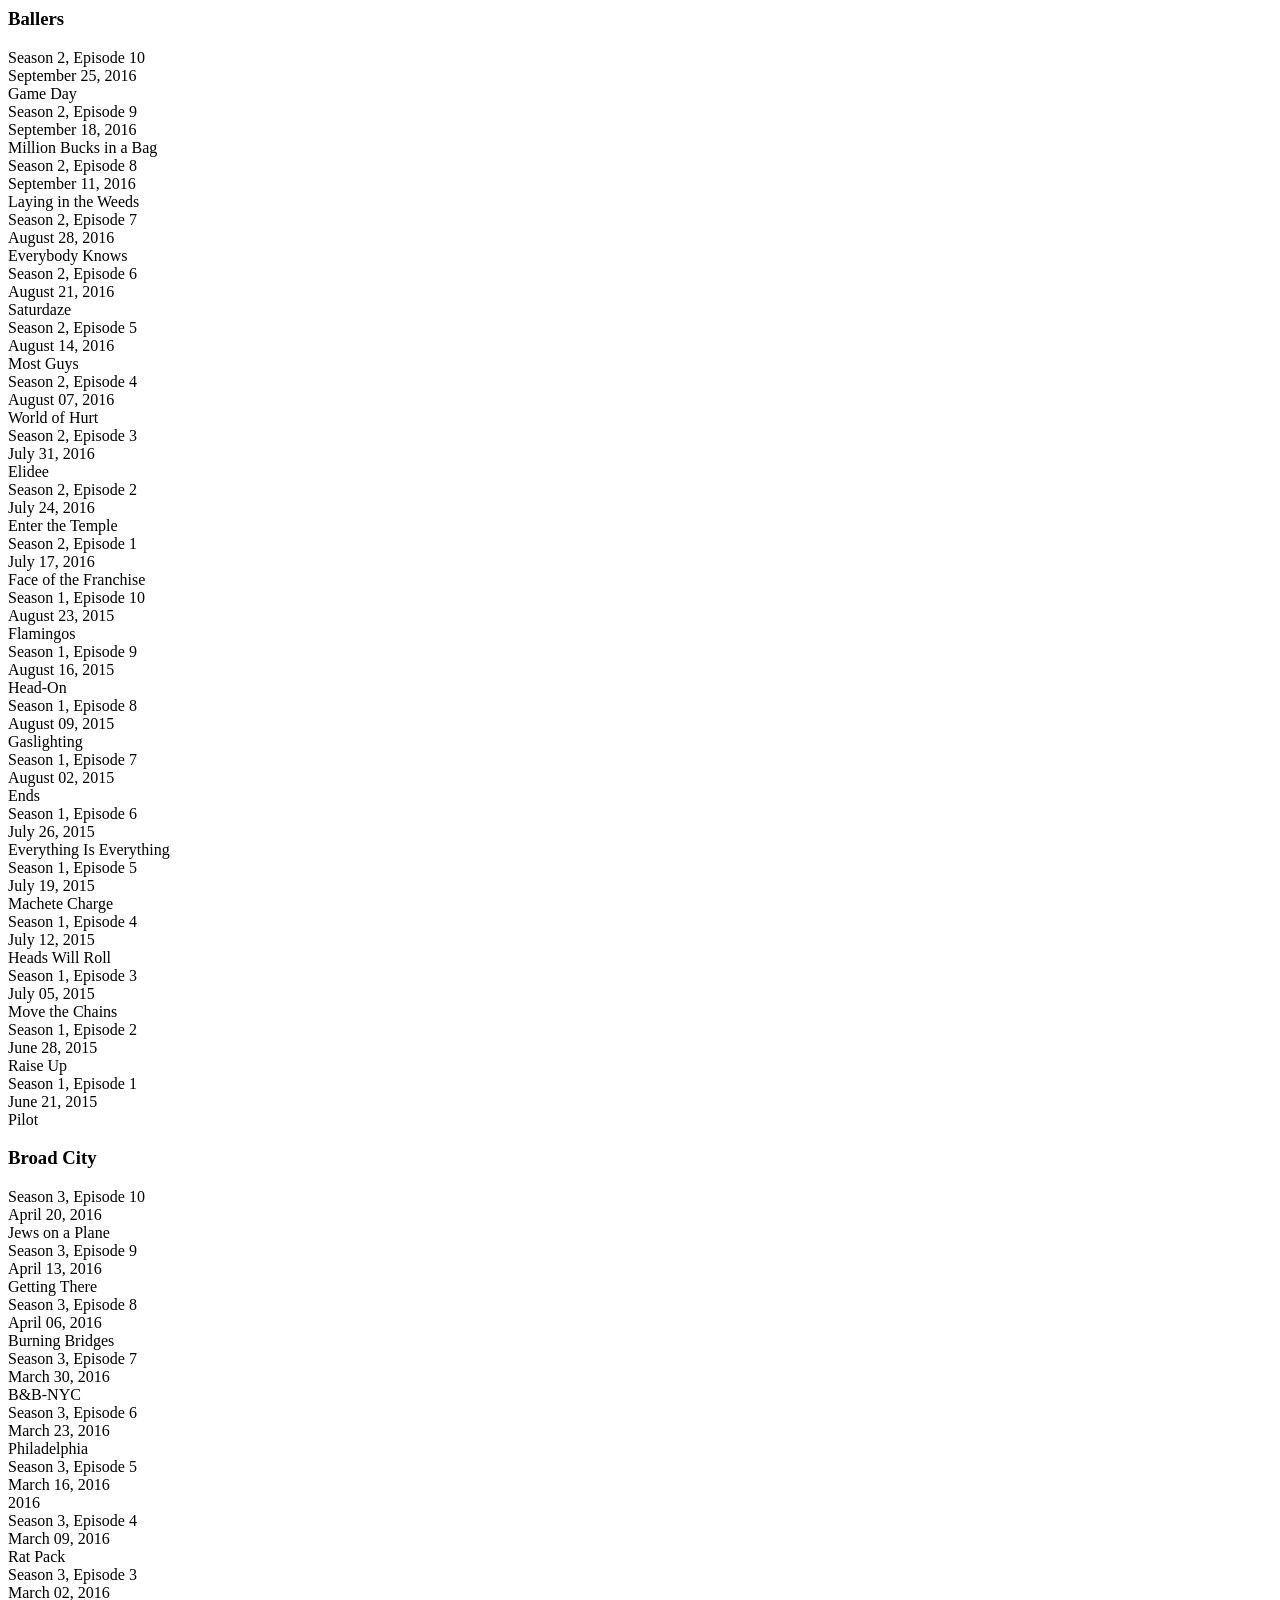
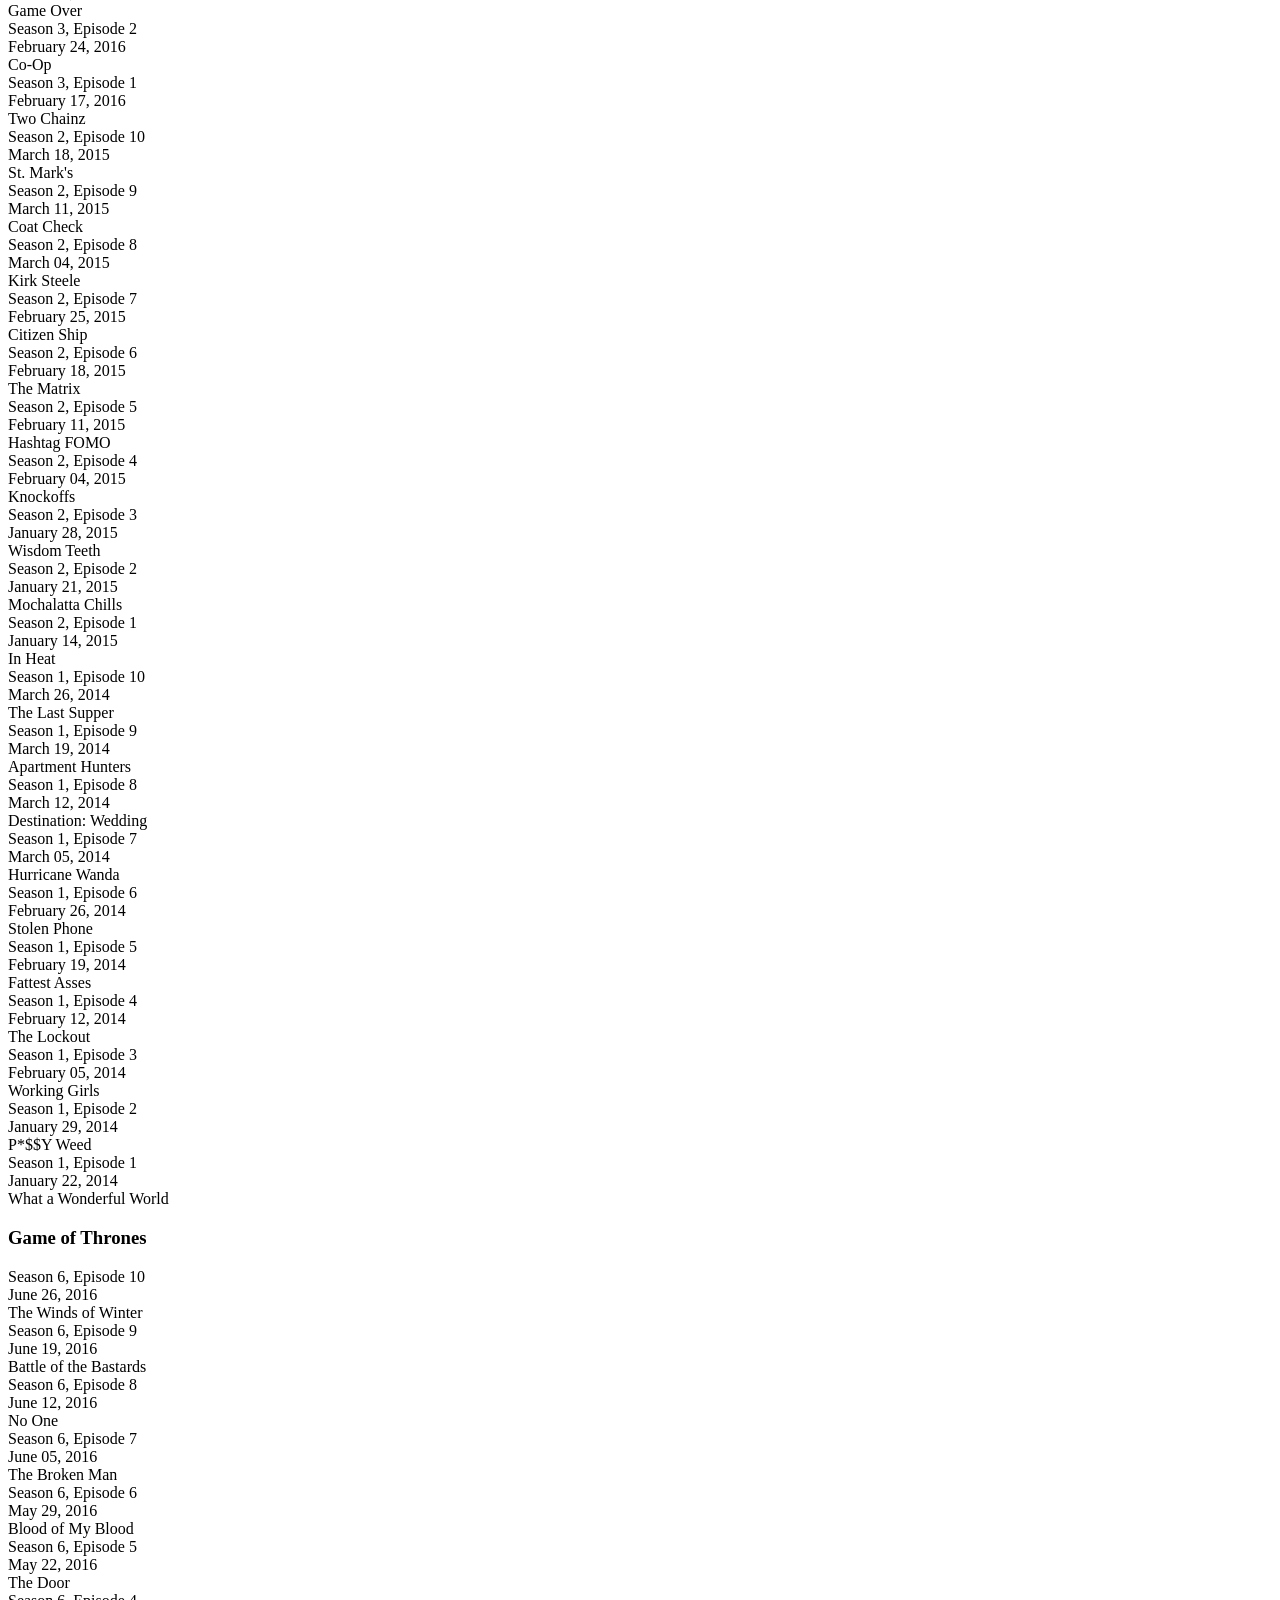
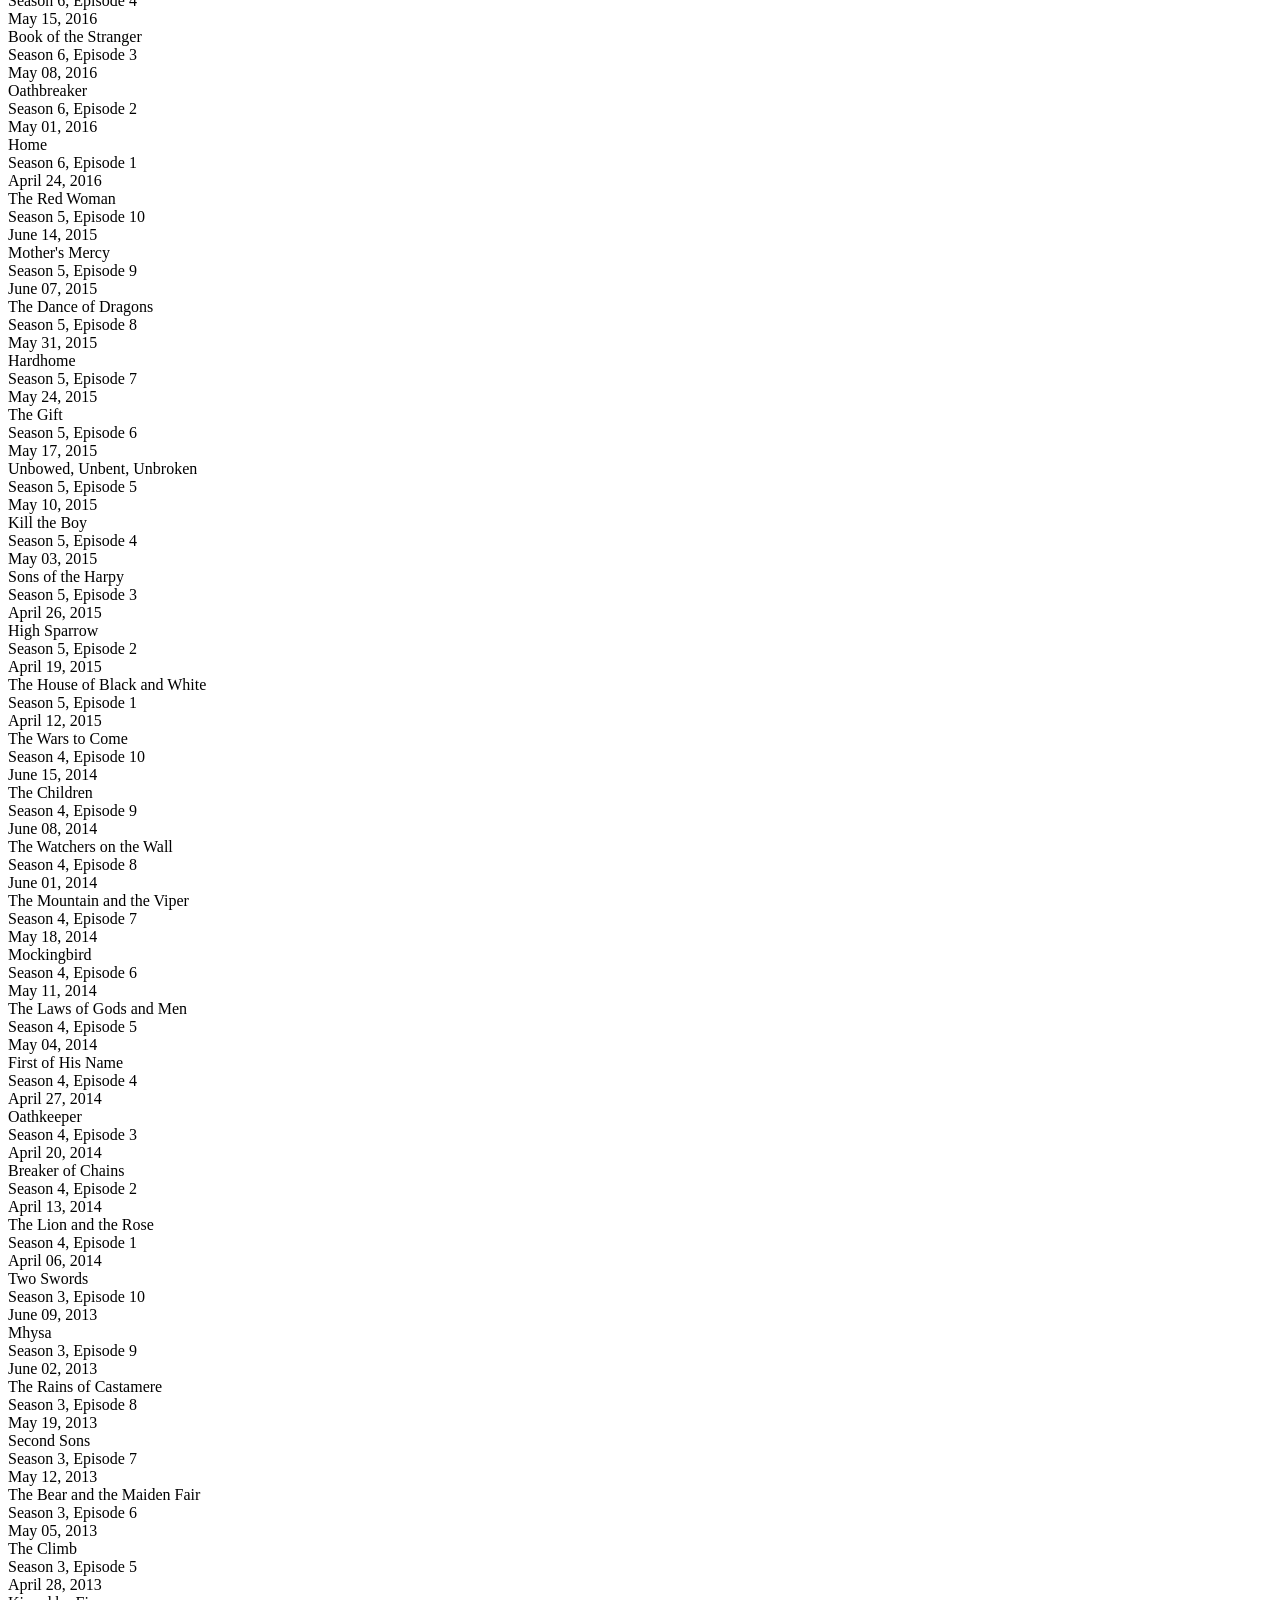
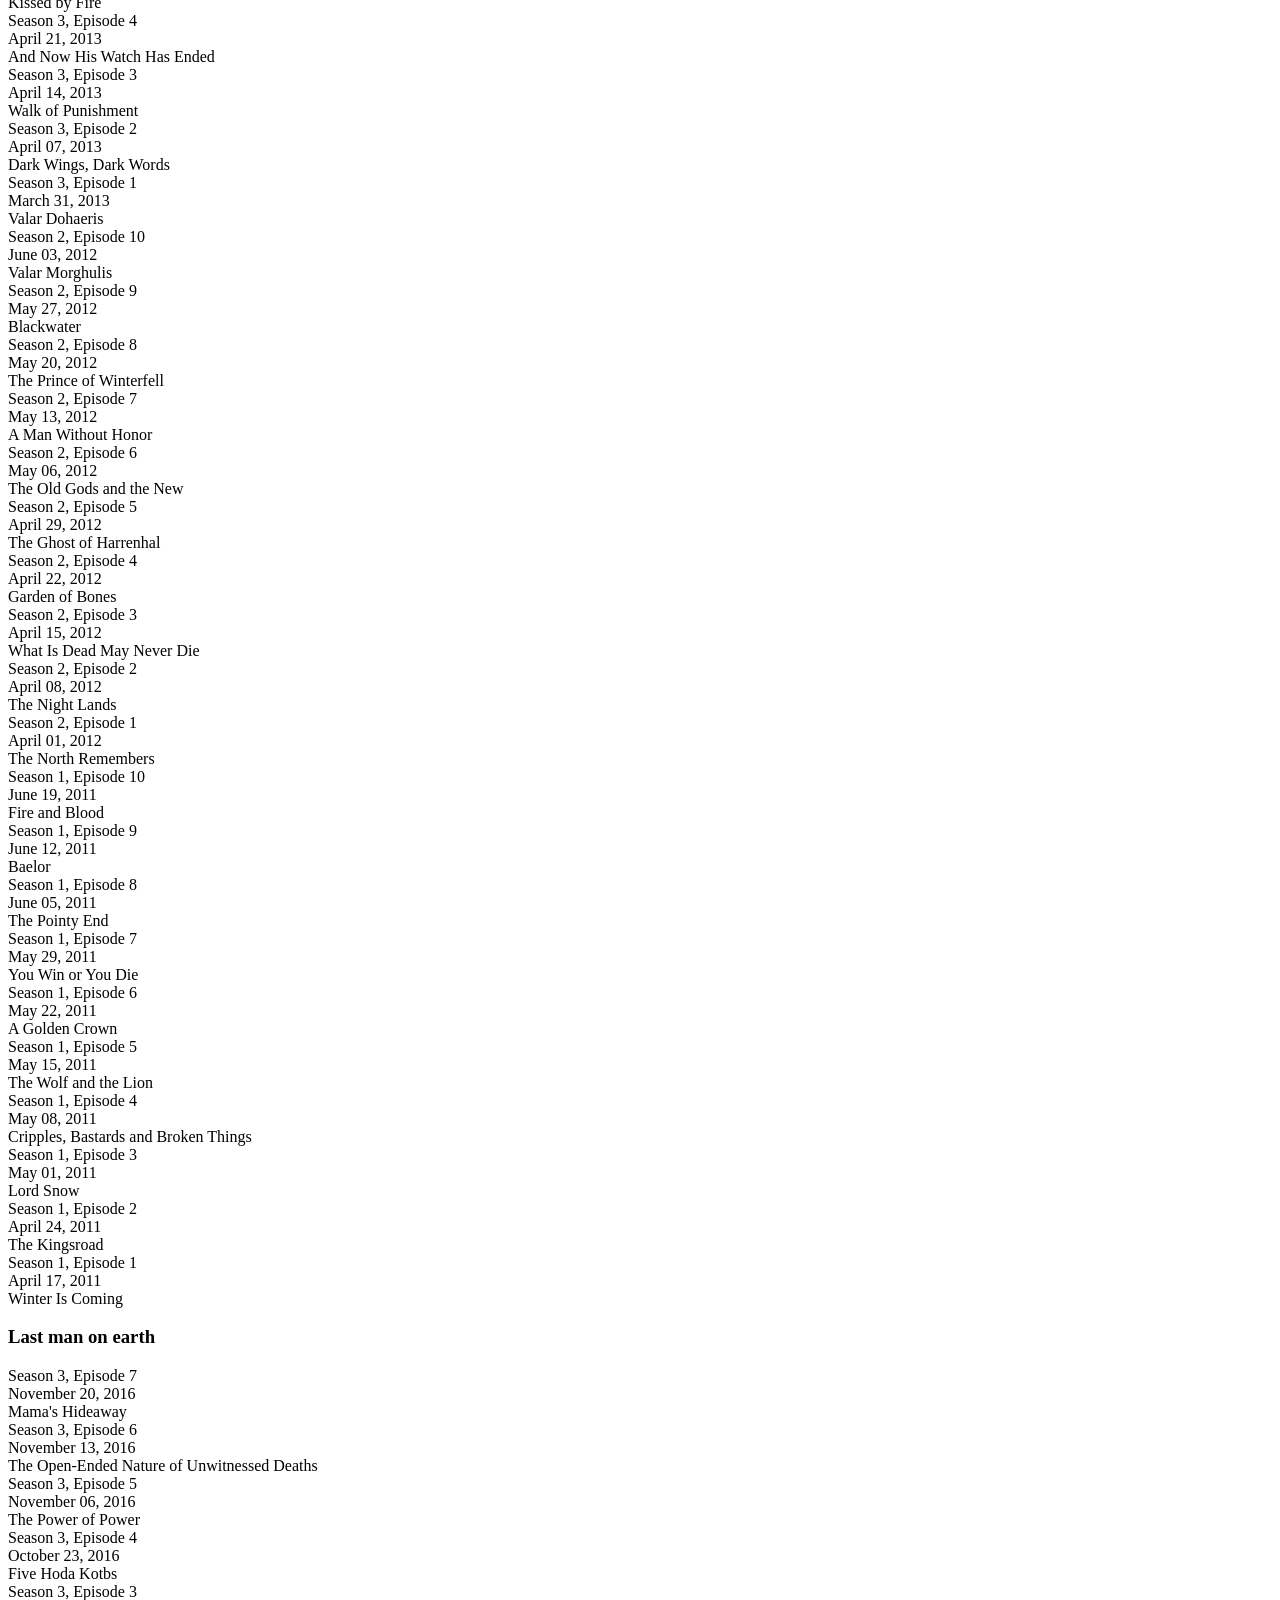
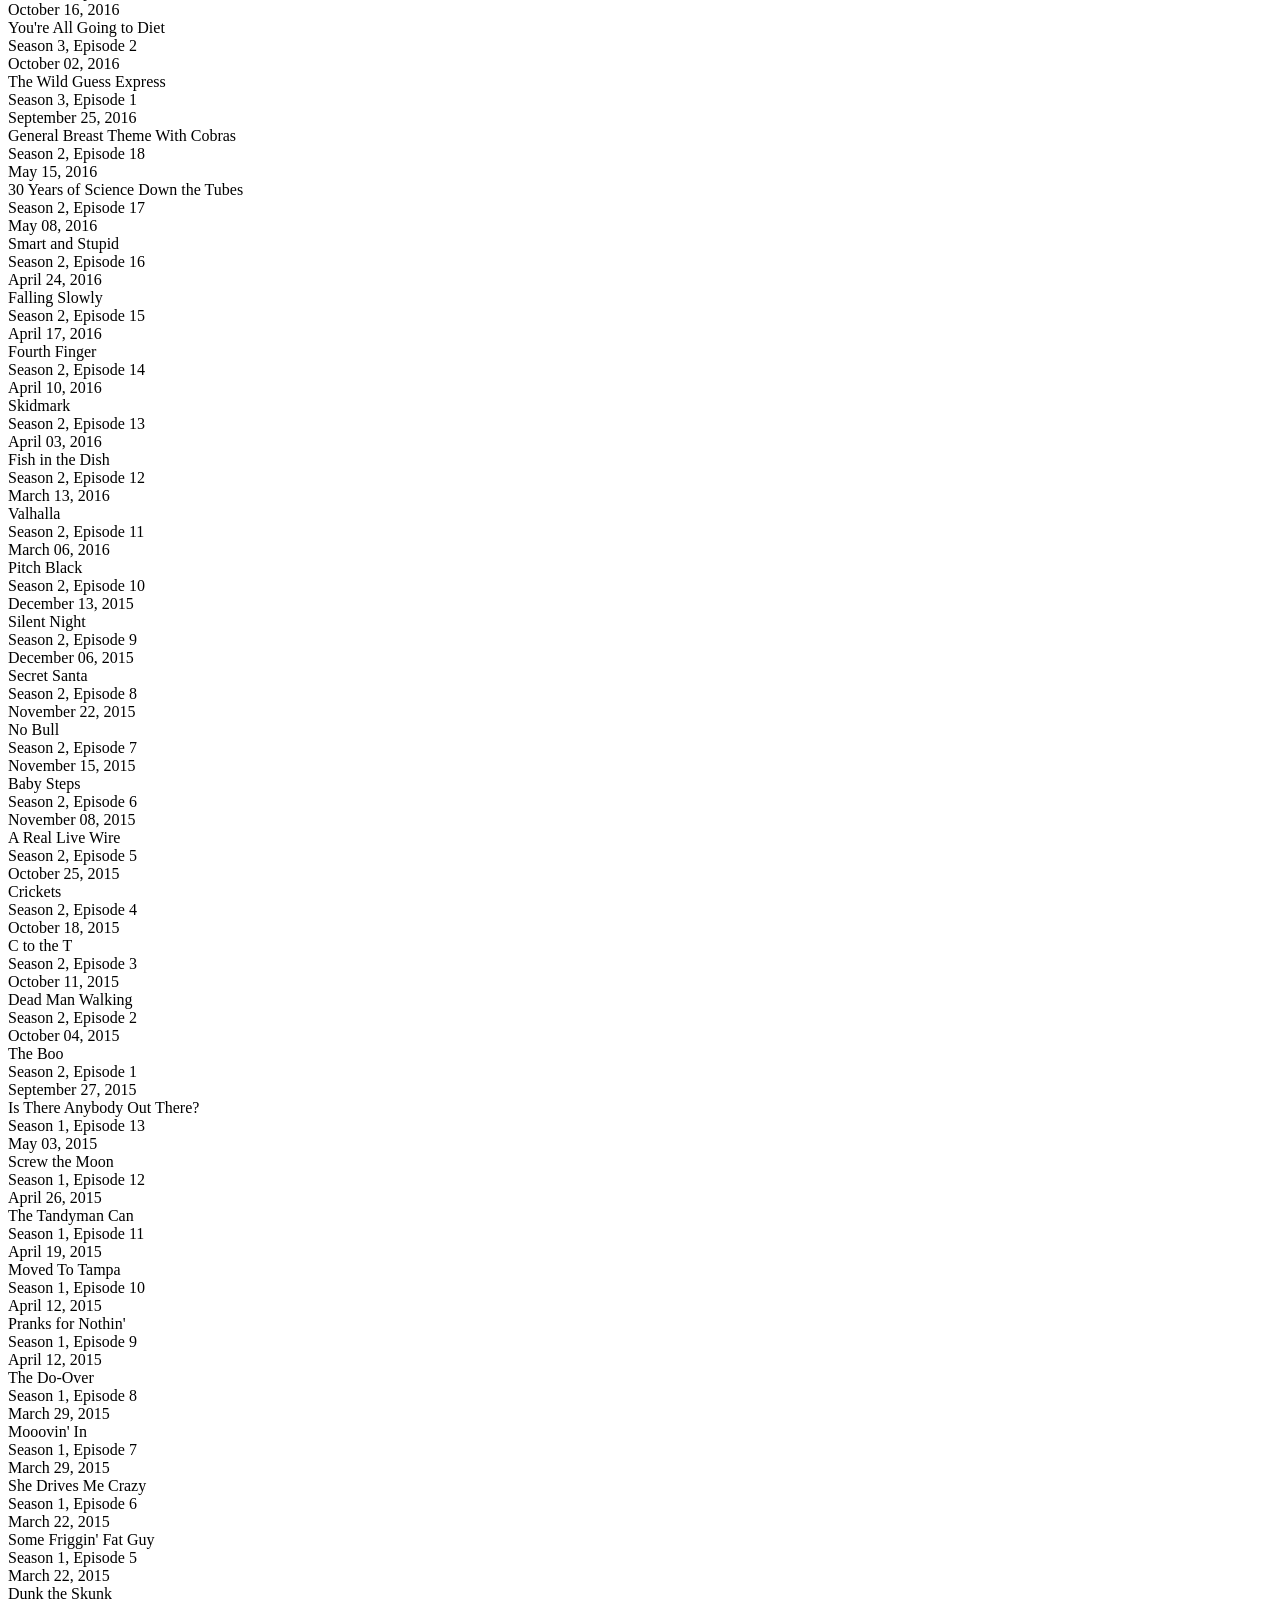
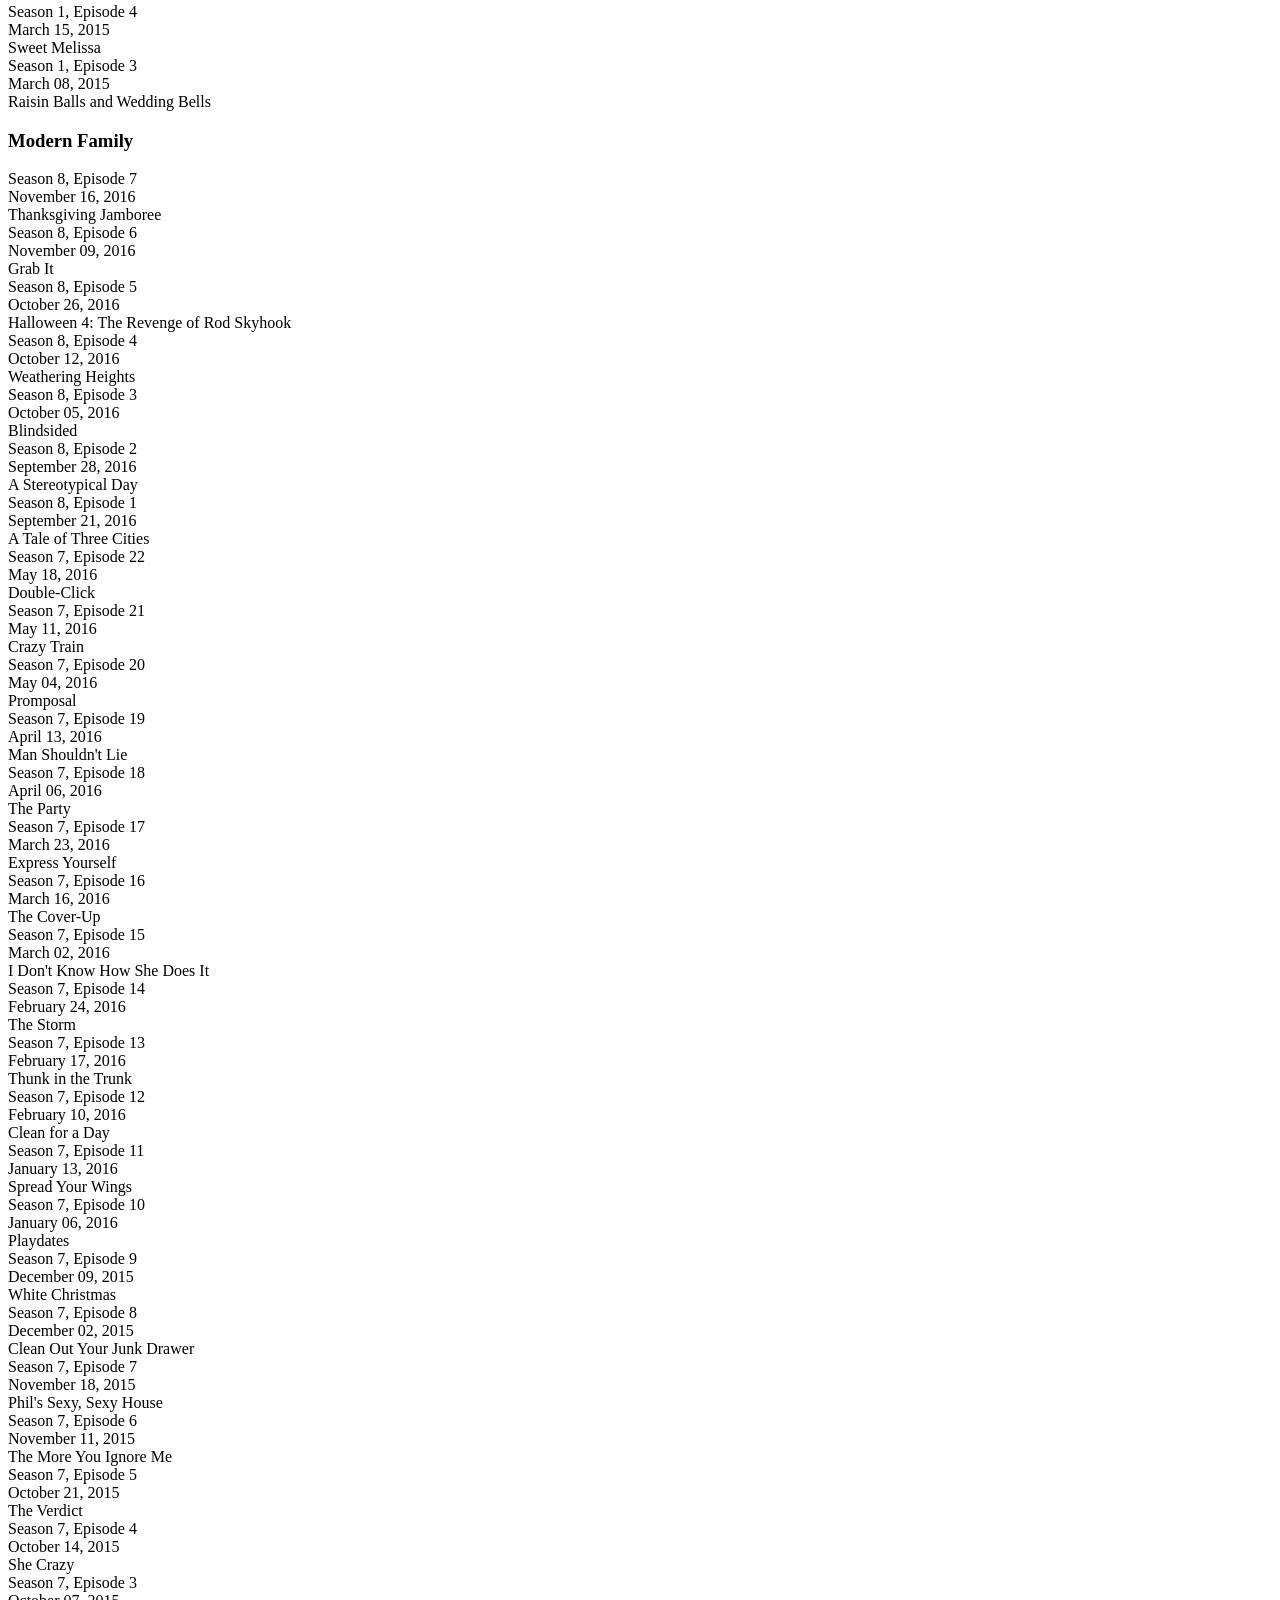
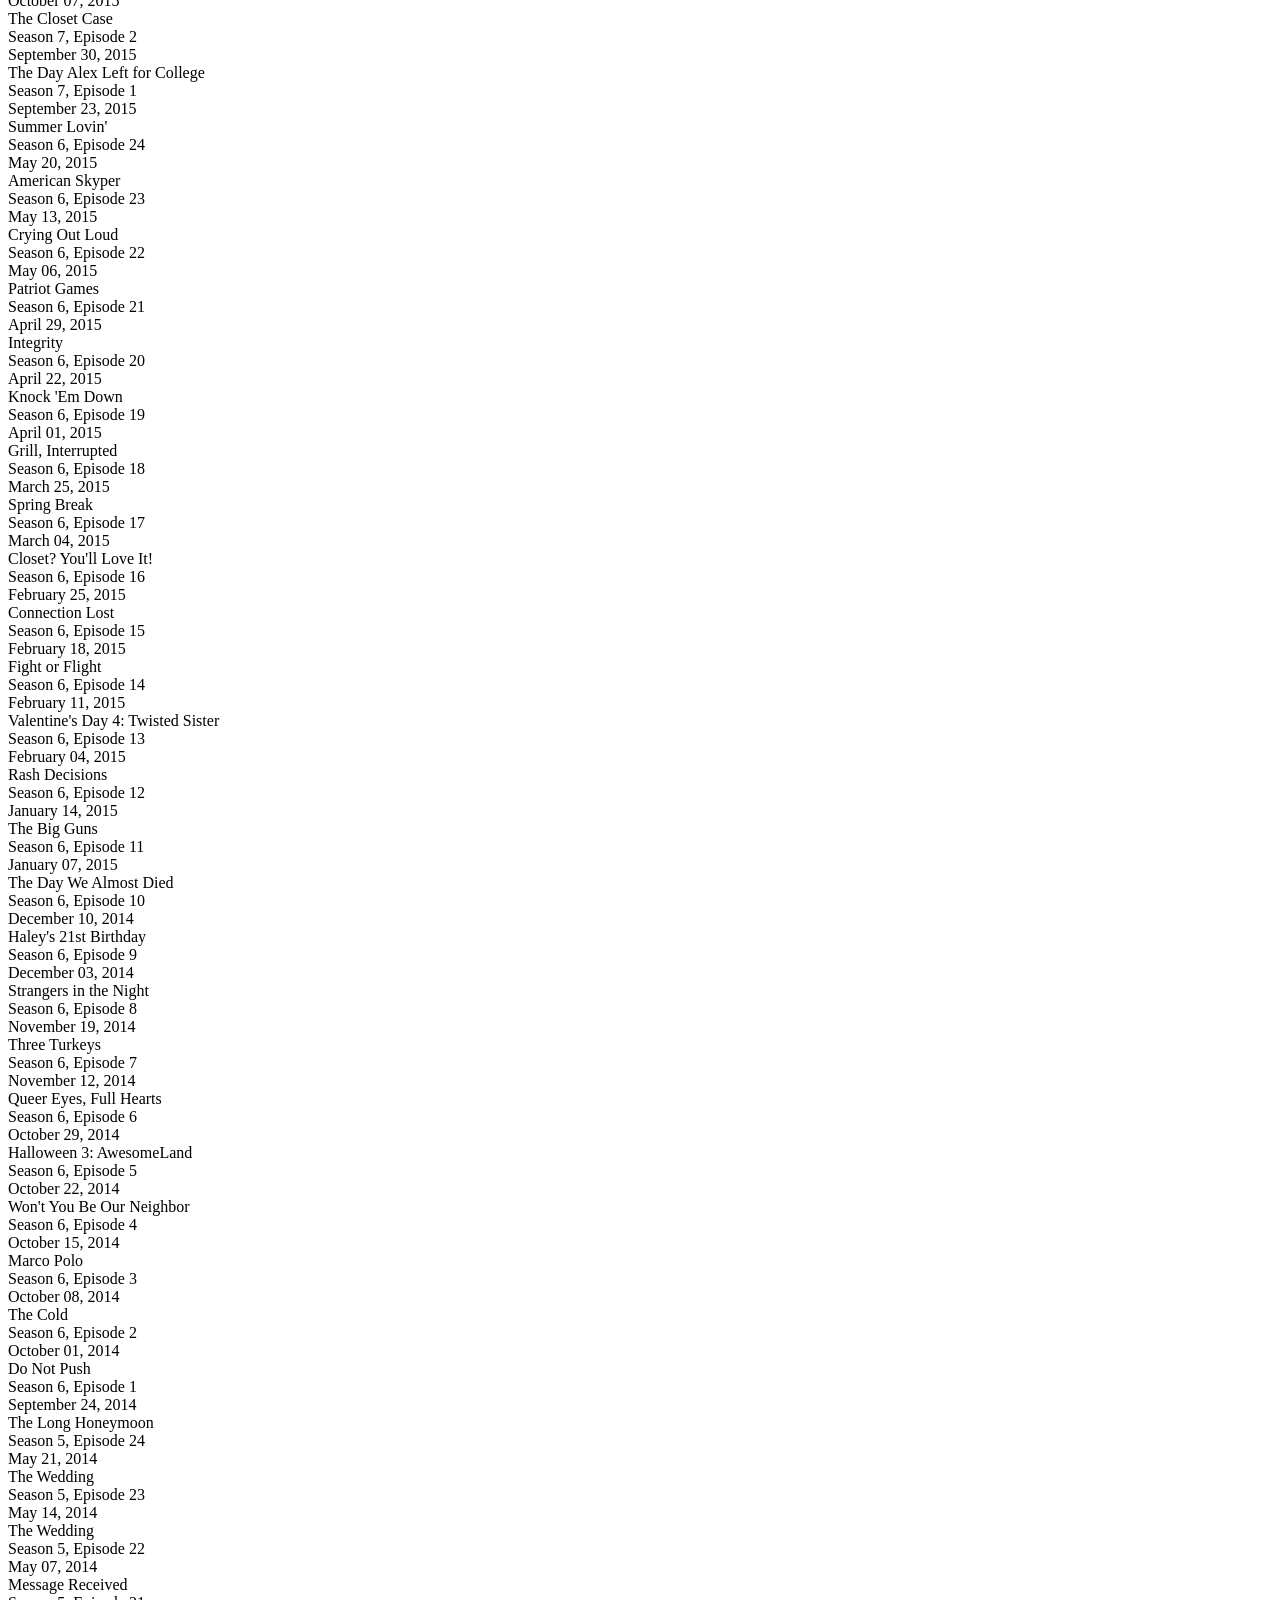
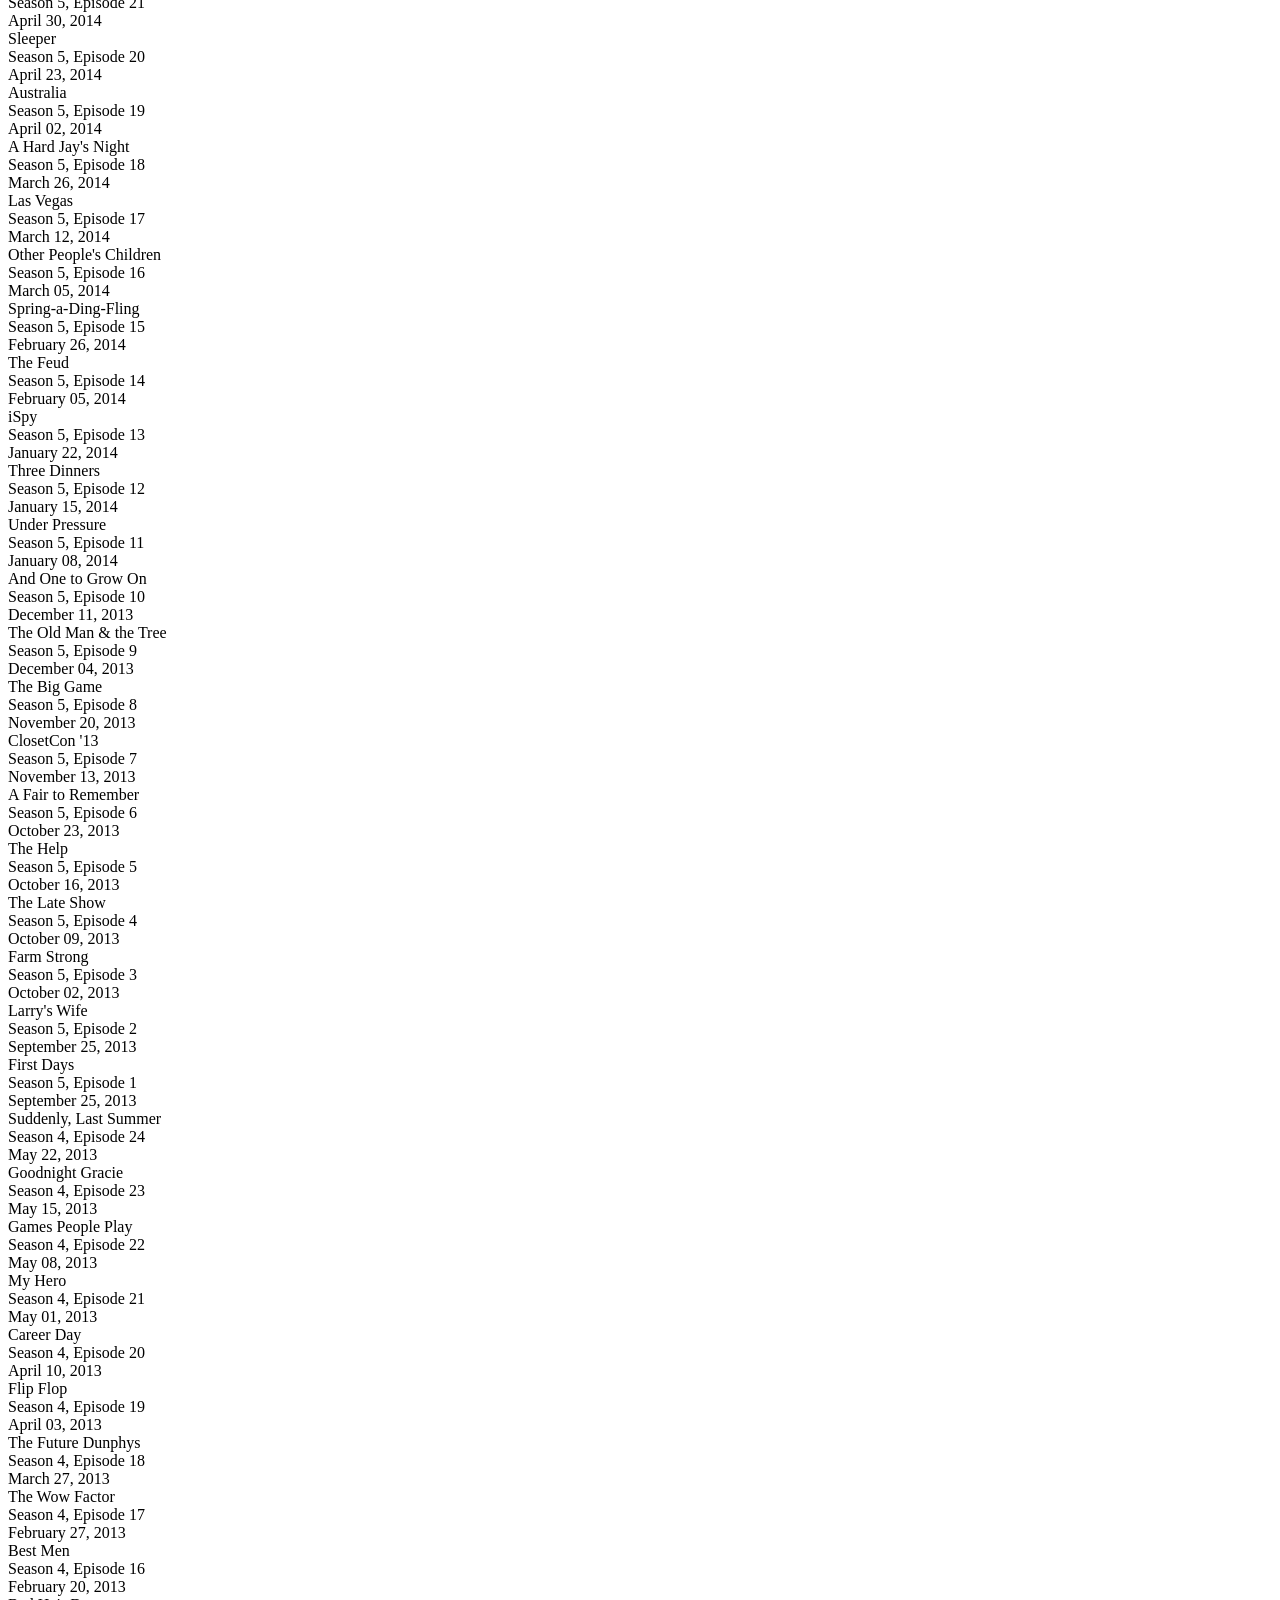
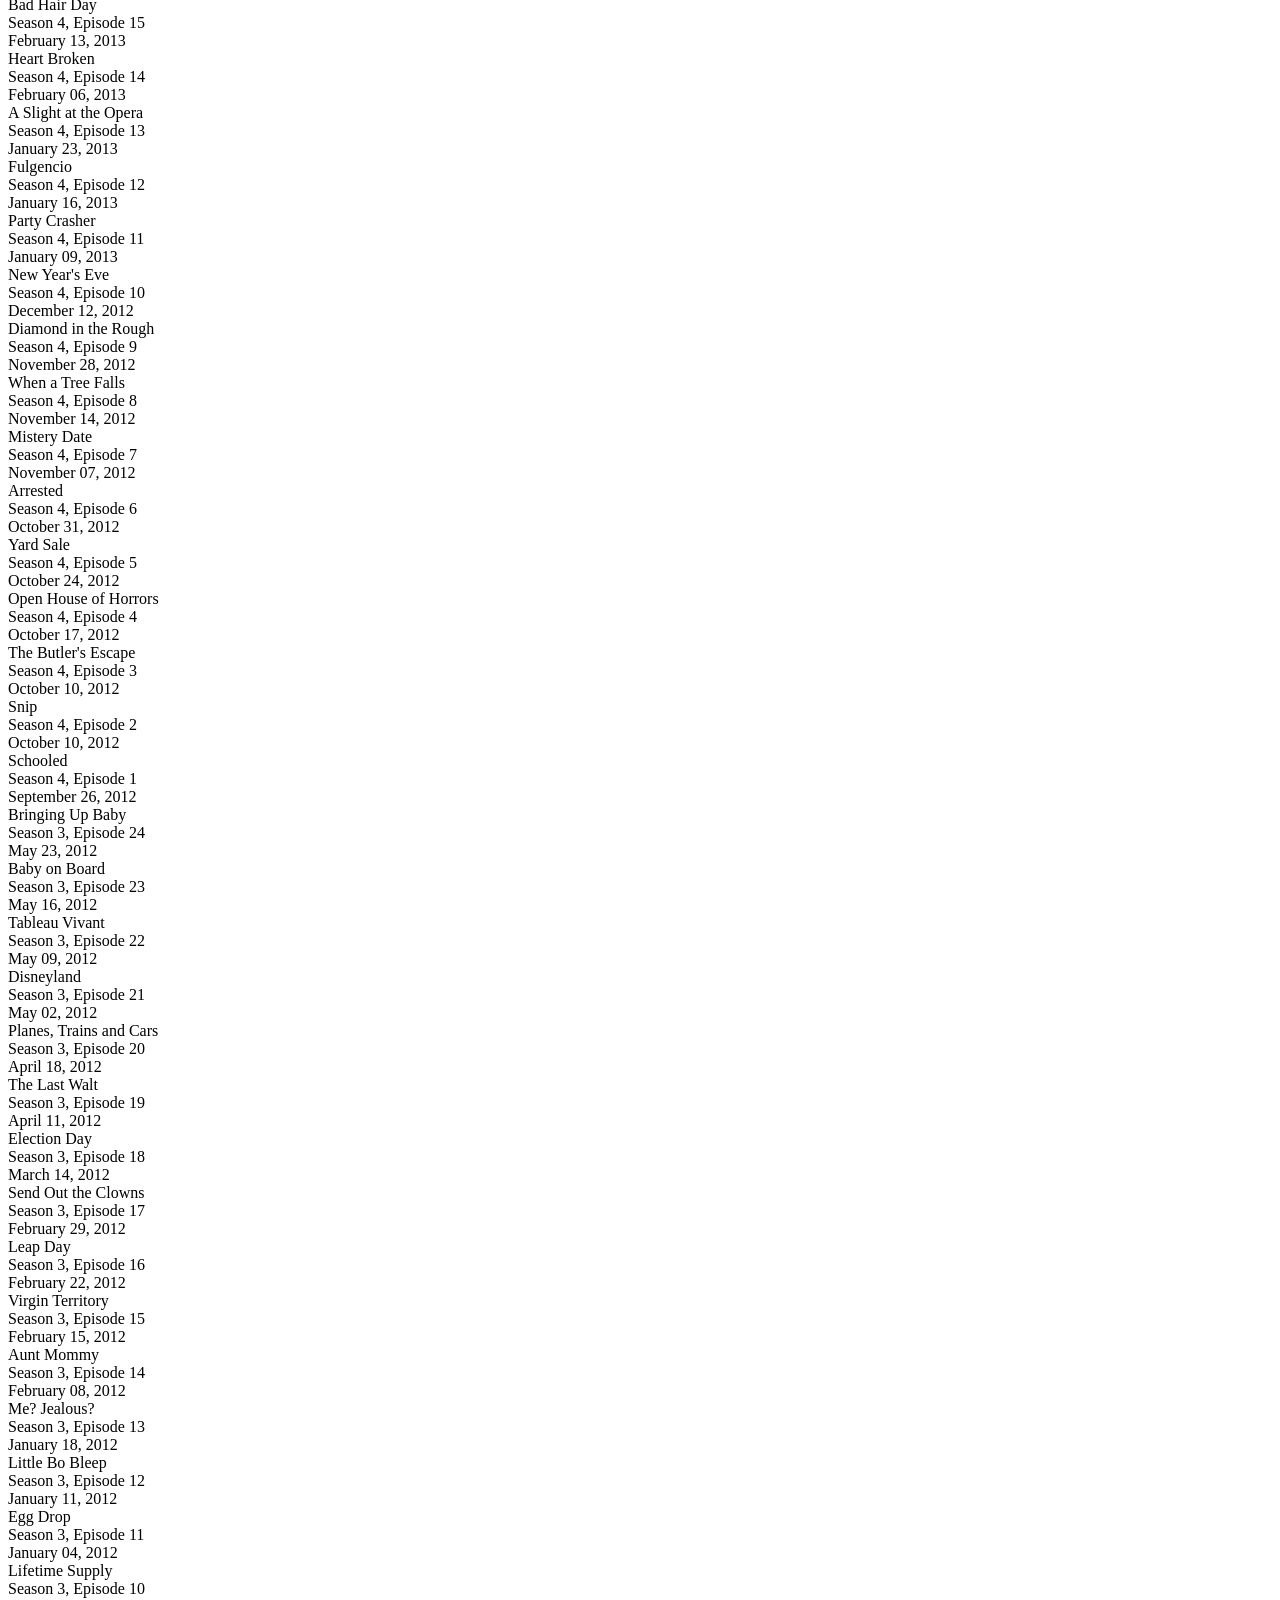
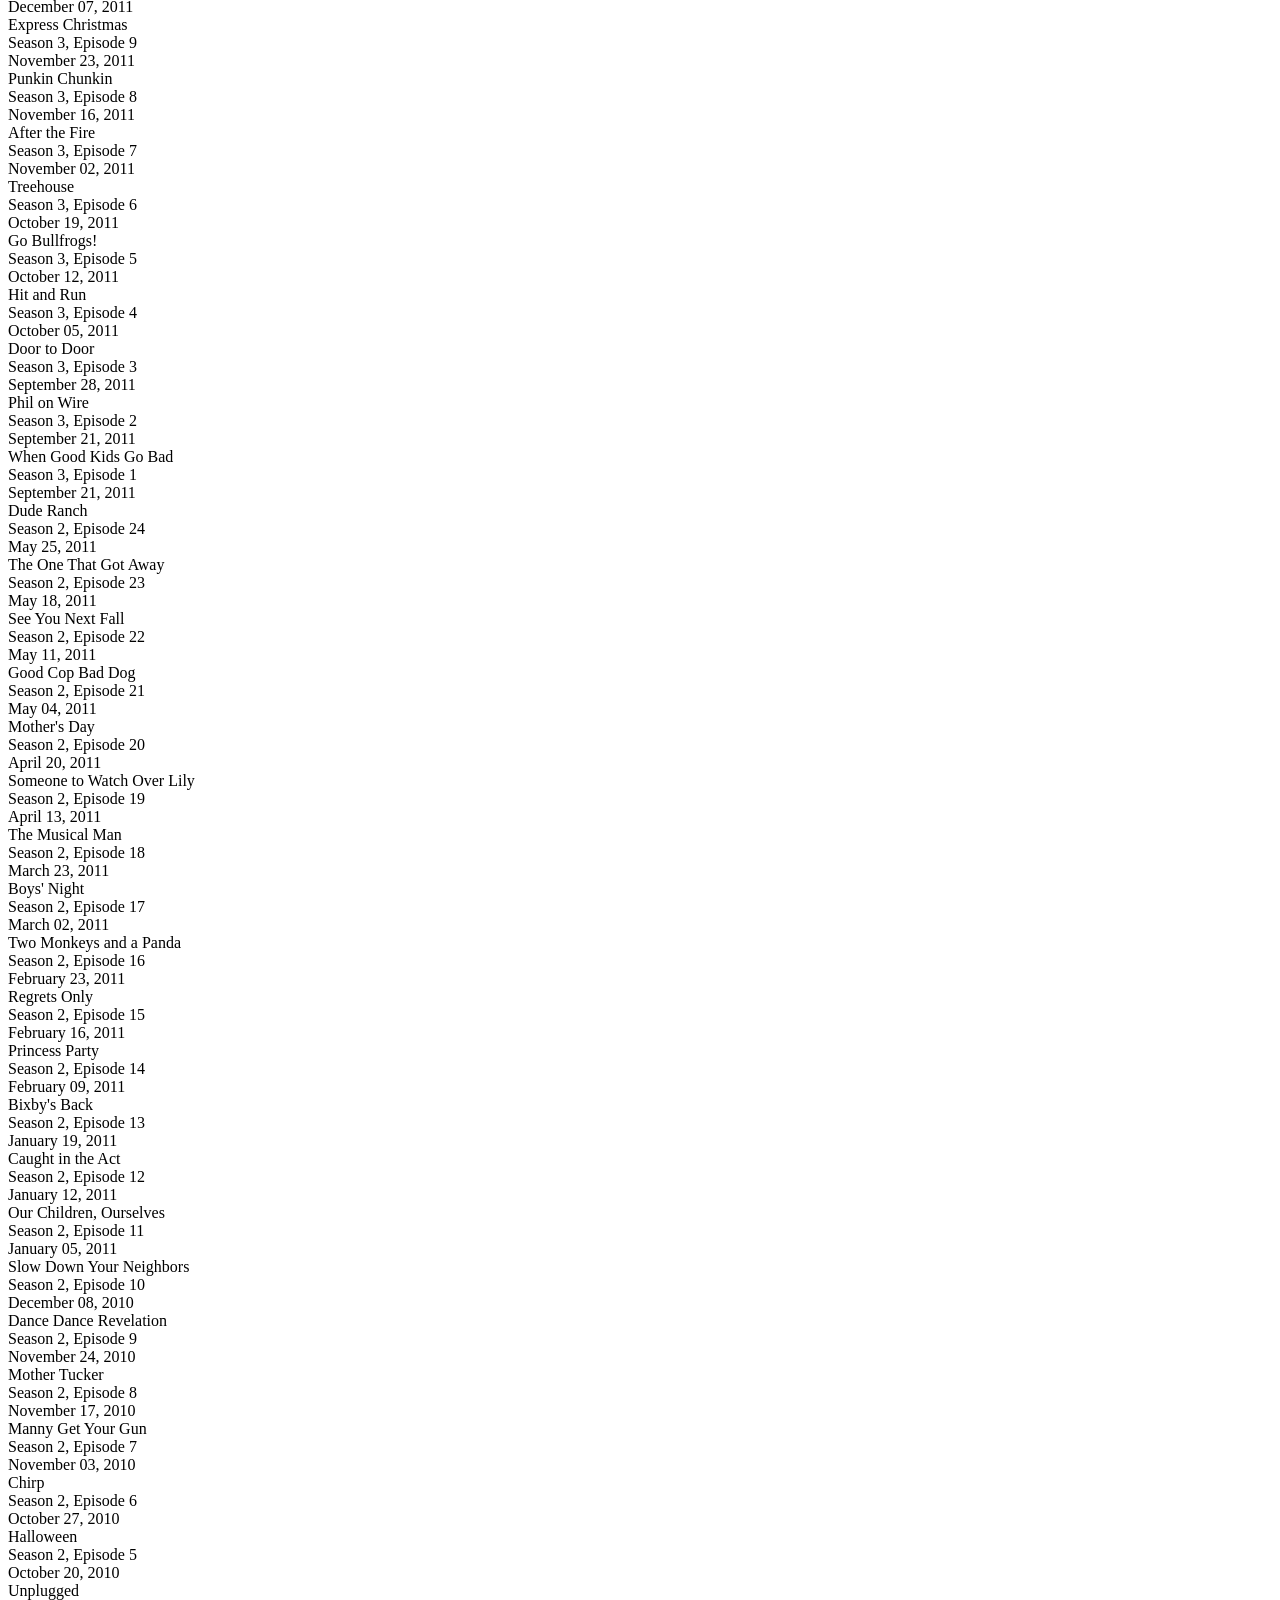
==== commit 8e04a1c0: "." ====
--- a/index.html
+++ b/index.html
@@ -1,6 +1,6 @@
 <head>
-  <link rel="import" href="head.html">
-  <link rel="stylesheet" type="text/css" href="styles.css">
+  <link href="head.html" rel="import" />
+  <link href="styles.css" rel="import" />
 </head>
 <body>
   <div>
@@ -27,7 +27,6 @@
       <div class="box seen">Season 1, Episode 2<br /><span class="aire_date">June 28, 2015</span><br />Raise Up</div>
       <div class="box seen">Season 1, Episode 1<br /><span class="aire_date">June 21, 2015</span><br />Pilot</div>
     </div>
-
   </div>
   <div>
     <h3>Broad City</h3>
@@ -63,7 +62,6 @@
       <div class="box seen">Season 1, Episode 2<br /><span class="aire_date">January 29, 2014</span><br />P*$$Y Weed</div>
       <div class="box seen">Season 1, Episode 1<br /><span class="aire_date">January 22, 2014</span><br />What a Wonderful World</div>
     </div>
-
   </div>
   <div>
     <h3>Game of Thrones</h3>
@@ -129,14 +127,13 @@
       <div class="box seen">Season 1, Episode 2<br /><span class="aire_date">April 24, 2011</span><br />The Kingsroad</div>
       <div class="box seen">Season 1, Episode 1<br /><span class="aire_date">April 17, 2011</span><br />Winter Is Coming</div>
     </div>
-
   </div>
   <div>
     <h3>Last man on earth</h3>
     <div style="white-space:nowrap">
       <div class="box future">Season 3, Episode 7<br /><span class="aire_date">November 20, 2016</span><br />Mama&#39;s Hideaway</div>
       <div class="box future">Season 3, Episode 6<br /><span class="aire_date">November 13, 2016</span><br />The Open-Ended Nature of Unwitnessed Deaths</div>
-      <div class="box future">Season 3, Episode 5<br /><span class="aire_date">November 06, 2016</span><br />The Power of Power</div>
+      <div class="box new">Season 3, Episode 5<br /><span class="aire_date">November 06, 2016</span><br />The Power of Power</div>
       <div class="box seen">Season 3, Episode 4<br /><span class="aire_date">October 23, 2016</span><br />Five Hoda Kotbs</div>
       <div class="box seen">Season 3, Episode 3<br /><span class="aire_date">October 16, 2016</span><br />You&#39;re All Going to Diet</div>
       <div class="box seen">Season 3, Episode 2<br /><span class="aire_date">October 02, 2016</span><br />The Wild Guess Express</div>
@@ -171,7 +168,6 @@
       <div class="box seen">Season 1, Episode 4<br /><span class="aire_date">March 15, 2015</span><br />Sweet Melissa</div>
       <div class="box seen">Season 1, Episode 3<br /><span class="aire_date">March 08, 2015</span><br />Raisin Balls and Wedding Bells</div>
     </div>
-
   </div>
   <div>
     <h3>Modern Family</h3>
@@ -350,7 +346,6 @@
       <div class="box seen">Season 1, Episode 2<br /><span class="aire_date">September 30, 2009</span><br />The Bicycle Thief</div>
       <div class="box seen">Season 1, Episode 1<br /><span class="aire_date">September 23, 2009</span><br />Pilot</div>
     </div>
-
   </div>
   <div>
     <h3>Brooklyn 99</h3>
@@ -431,21 +426,19 @@
       <div class="box seen">Season 1, Episode 2<br /><span class="aire_date">September 24, 2013</span><br />The Tagger</div>
       <div class="box seen">Season 1, Episode 1<br /><span class="aire_date">September 17, 2013</span><br />Pilot</div>
     </div>
-
   </div>
   <div>
     <h3>Westworld</h3>
     <div style="white-space:nowrap">
       <div class="box future">Season 1, Episode 8<br /><span class="aire_date">November 20, 2016</span><br />Trace Decay</div>
       <div class="box future">Season 1, Episode 7<br /><span class="aire_date">November 13, 2016</span><br />Trompe L&#39;Oeil</div>
-      <div class="box future">Season 1, Episode 6<br /><span class="aire_date">November 06, 2016</span><br />The Adversary</div>
+      <div class="box new">Season 1, Episode 6<br /><span class="aire_date">November 06, 2016</span><br />The Adversary</div>
       <div class="box new">Season 1, Episode 5<br /><span class="aire_date">October 30, 2016</span><br />Contrapasso</div>
       <div class="box new">Season 1, Episode 4<br /><span class="aire_date">October 23, 2016</span><br />Dissonance Theory</div>
       <div class="box new">Season 1, Episode 3<br /><span class="aire_date">October 16, 2016</span><br />The Stray</div>
       <div class="box new">Season 1, Episode 2<br /><span class="aire_date">October 09, 2016</span><br />Chestnut</div>
       <div class="box new">Season 1, Episode 1<br /><span class="aire_date">October 02, 2016</span><br />The Original</div>
     </div>
-
   </div>
   <div>
     <h3>The Night Of</h3>
@@ -459,7 +452,6 @@
       <div class="box new">Season 1, Episode 2<br /><span class="aire_date">July 17, 2016</span><br />Part 2: Subtle Beast</div>
       <div class="box new">Season 1, Episode 1<br /><span class="aire_date">July 10, 2016</span><br />Part 1: The Beach</div>
     </div>
-
   </div>
   <div>
     <h3>It's aways sunny</h3>
@@ -588,6 +580,5 @@
       <div class="box new">Season 1, Episode 2<br /><span class="aire_date">August 11, 2005</span><br />Charlie Wants an Abortion</div>
       <div class="box new">Season 1, Episode 1<br /><span class="aire_date">August 04, 2005</span><br />The Gang Gets Racist</div>
     </div>
-
-  </div>
-</body>
+  </div>
+</body>
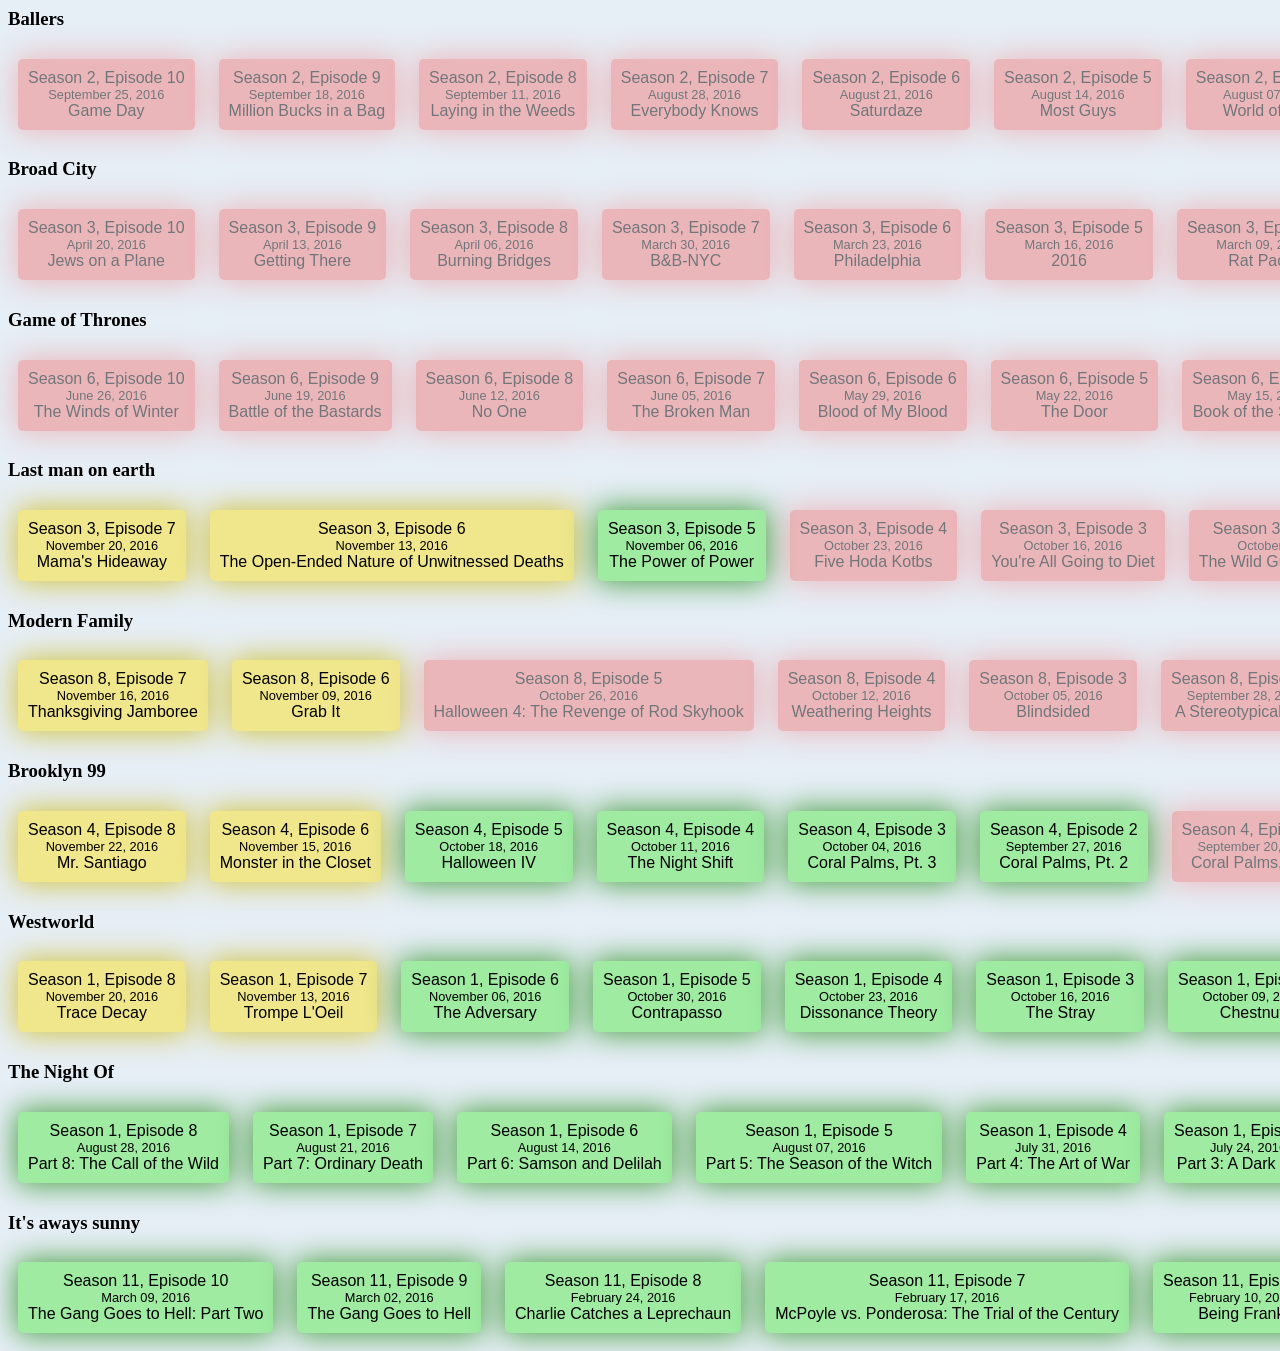
==== commit 17b43f90: "." ====
--- a/index.html
+++ b/index.html
@@ -1,6 +1,6 @@
 <head>
   <link href="head.html" rel="import" />
-  <link href="styles.css" rel="import" />
+  <link href="styles.css" type="text/css" rel="stylesheet" />
 </head>
 <body>
   <div>
@@ -369,7 +369,6 @@
       <div class="box seen">Season 3, Episode 14<br /><span class="aire_date">February 02, 2016</span><br />Karen Peralta</div>
       <div class="box seen">Season 3, Episode 13<br /><span class="aire_date">January 26, 2016</span><br />The Cruise</div>
       <div class="box seen">Season 3, Episode 12<br /><span class="aire_date">January 19, 2016</span><br />9 Days</div>
-      <div class="box seen">Season 3, Episode 11<br /><span class="aire_date">January 05, 2016</span><br />Hostage Situation</div>
       <div class="box seen">Season 3, Episode 10<br /><span class="aire_date">December 13, 2015</span><br />Yippie Kayak</div>
       <div class="box seen">Season 3, Episode 9<br /><span class="aire_date">December 06, 2015</span><br />The Swedes</div>
       <div class="box seen">Season 3, Episode 8<br /><span class="aire_date">November 22, 2015</span><br />Ava</div>
@@ -388,6 +387,7 @@
       <div class="box seen">Season 2, Episode 18<br /><span class="aire_date">March 08, 2015</span><br />Captain Peralta</div>
       <div class="box seen">Season 2, Episode 17<br /><span class="aire_date">March 01, 2015</span><br />Boyle-Linetti Wedding</div>
       <div class="box seen">Season 2, Episode 16<br /><span class="aire_date">February 15, 2015</span><br />The Wednesday Incident</div>
+      <div class="box seen">Season 3, Episode 11<br /><span class="aire_date">February 08, 2015</span><br />Hostage Situation</div>
       <div class="box seen">Season 2, Episode 15<br /><span class="aire_date">February 08, 2015</span><br />Windbreaker City</div>
       <div class="box seen">Season 2, Episode 14<br /><span class="aire_date">January 25, 2015</span><br />Defense Rests</div>
       <div class="box seen">Season 2, Episode 13<br /><span class="aire_date">January 11, 2015</span><br />Payback</div>
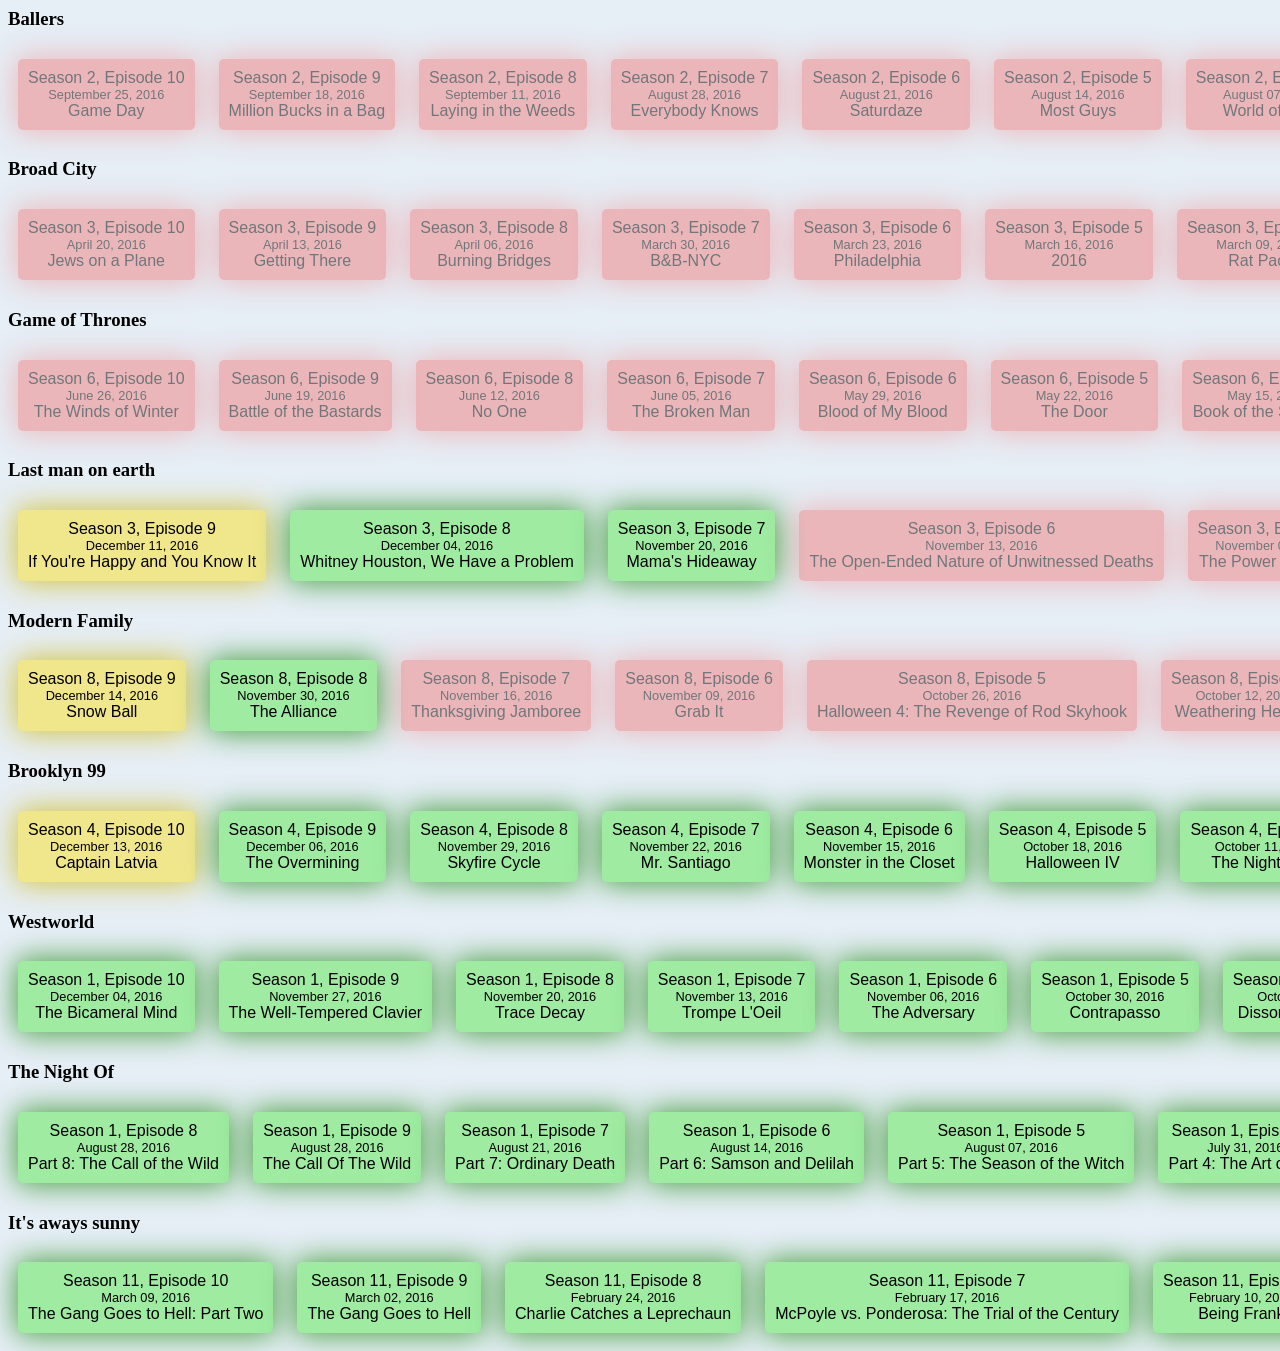
==== commit 8982de10: "small updates" ====
--- a/index.html
+++ b/index.html
@@ -131,9 +131,11 @@
   <div>
     <h3>Last man on earth</h3>
     <div style="white-space:nowrap">
-      <div class="box future">Season 3, Episode 7<br /><span class="aire_date">November 20, 2016</span><br />Mama&#39;s Hideaway</div>
-      <div class="box future">Season 3, Episode 6<br /><span class="aire_date">November 13, 2016</span><br />The Open-Ended Nature of Unwitnessed Deaths</div>
-      <div class="box new">Season 3, Episode 5<br /><span class="aire_date">November 06, 2016</span><br />The Power of Power</div>
+      <div class="box future">Season 3, Episode 9<br /><span class="aire_date">December 11, 2016</span><br />If You&#39;re Happy and You Know It</div>
+      <div class="box new">Season 3, Episode 8<br /><span class="aire_date">December 04, 2016</span><br />Whitney Houston, We Have a Problem</div>
+      <div class="box new">Season 3, Episode 7<br /><span class="aire_date">November 20, 2016</span><br />Mama&#39;s Hideaway</div>
+      <div class="box seen">Season 3, Episode 6<br /><span class="aire_date">November 13, 2016</span><br />The Open-Ended Nature of Unwitnessed Deaths</div>
+      <div class="box seen">Season 3, Episode 5<br /><span class="aire_date">November 06, 2016</span><br />The Power of Power</div>
       <div class="box seen">Season 3, Episode 4<br /><span class="aire_date">October 23, 2016</span><br />Five Hoda Kotbs</div>
       <div class="box seen">Season 3, Episode 3<br /><span class="aire_date">October 16, 2016</span><br />You&#39;re All Going to Diet</div>
       <div class="box seen">Season 3, Episode 2<br /><span class="aire_date">October 02, 2016</span><br />The Wild Guess Express</div>
@@ -172,8 +174,10 @@
   <div>
     <h3>Modern Family</h3>
     <div style="white-space:nowrap">
-      <div class="box future">Season 8, Episode 7<br /><span class="aire_date">November 16, 2016</span><br />Thanksgiving Jamboree</div>
-      <div class="box future">Season 8, Episode 6<br /><span class="aire_date">November 09, 2016</span><br />Grab It</div>
+      <div class="box future">Season 8, Episode 9<br /><span class="aire_date">December 14, 2016</span><br />Snow Ball</div>
+      <div class="box new">Season 8, Episode 8<br /><span class="aire_date">November 30, 2016</span><br />The Alliance</div>
+      <div class="box seen">Season 8, Episode 7<br /><span class="aire_date">November 16, 2016</span><br />Thanksgiving Jamboree</div>
+      <div class="box seen">Season 8, Episode 6<br /><span class="aire_date">November 09, 2016</span><br />Grab It</div>
       <div class="box seen">Season 8, Episode 5<br /><span class="aire_date">October 26, 2016</span><br />Halloween 4: The Revenge of Rod Skyhook</div>
       <div class="box seen">Season 8, Episode 4<br /><span class="aire_date">October 12, 2016</span><br />Weathering Heights</div>
       <div class="box seen">Season 8, Episode 3<br /><span class="aire_date">October 05, 2016</span><br />Blindsided</div>
@@ -350,8 +354,11 @@
   <div>
     <h3>Brooklyn 99</h3>
     <div style="white-space:nowrap">
-      <div class="box future">Season 4, Episode 8<br /><span class="aire_date">November 22, 2016</span><br />Mr. Santiago</div>
-      <div class="box future">Season 4, Episode 6<br /><span class="aire_date">November 15, 2016</span><br />Monster in the Closet</div>
+      <div class="box future">Season 4, Episode 10<br /><span class="aire_date">December 13, 2016</span><br />Captain Latvia</div>
+      <div class="box new">Season 4, Episode 9<br /><span class="aire_date">December 06, 2016</span><br />The Overmining</div>
+      <div class="box new">Season 4, Episode 8<br /><span class="aire_date">November 29, 2016</span><br />Skyfire Cycle</div>
+      <div class="box new">Season 4, Episode 7<br /><span class="aire_date">November 22, 2016</span><br />Mr. Santiago</div>
+      <div class="box new">Season 4, Episode 6<br /><span class="aire_date">November 15, 2016</span><br />Monster in the Closet</div>
       <div class="box new">Season 4, Episode 5<br /><span class="aire_date">October 18, 2016</span><br />Halloween IV</div>
       <div class="box new">Season 4, Episode 4<br /><span class="aire_date">October 11, 2016</span><br />The Night Shift</div>
       <div class="box new">Season 4, Episode 3<br /><span class="aire_date">October 04, 2016</span><br />Coral Palms, Pt. 3</div>
@@ -430,8 +437,10 @@
   <div>
     <h3>Westworld</h3>
     <div style="white-space:nowrap">
-      <div class="box future">Season 1, Episode 8<br /><span class="aire_date">November 20, 2016</span><br />Trace Decay</div>
-      <div class="box future">Season 1, Episode 7<br /><span class="aire_date">November 13, 2016</span><br />Trompe L&#39;Oeil</div>
+      <div class="box new">Season 1, Episode 10<br /><span class="aire_date">December 04, 2016</span><br />The Bicameral Mind</div>
+      <div class="box new">Season 1, Episode 9<br /><span class="aire_date">November 27, 2016</span><br />The Well-Tempered Clavier</div>
+      <div class="box new">Season 1, Episode 8<br /><span class="aire_date">November 20, 2016</span><br />Trace Decay</div>
+      <div class="box new">Season 1, Episode 7<br /><span class="aire_date">November 13, 2016</span><br />Trompe L&#39;Oeil</div>
       <div class="box new">Season 1, Episode 6<br /><span class="aire_date">November 06, 2016</span><br />The Adversary</div>
       <div class="box new">Season 1, Episode 5<br /><span class="aire_date">October 30, 2016</span><br />Contrapasso</div>
       <div class="box new">Season 1, Episode 4<br /><span class="aire_date">October 23, 2016</span><br />Dissonance Theory</div>
@@ -444,6 +453,7 @@
     <h3>The Night Of</h3>
     <div style="white-space:nowrap">
       <div class="box new">Season 1, Episode 8<br /><span class="aire_date">August 28, 2016</span><br />Part 8: The Call of the Wild</div>
+      <div class="box new">Season 1, Episode 9<br /><span class="aire_date">August 28, 2016</span><br />The Call Of The Wild</div>
       <div class="box new">Season 1, Episode 7<br /><span class="aire_date">August 21, 2016</span><br />Part 7: Ordinary Death</div>
       <div class="box new">Season 1, Episode 6<br /><span class="aire_date">August 14, 2016</span><br />Part 6: Samson and Delilah</div>
       <div class="box new">Season 1, Episode 5<br /><span class="aire_date">August 07, 2016</span><br />Part 5: The Season of the Witch</div>
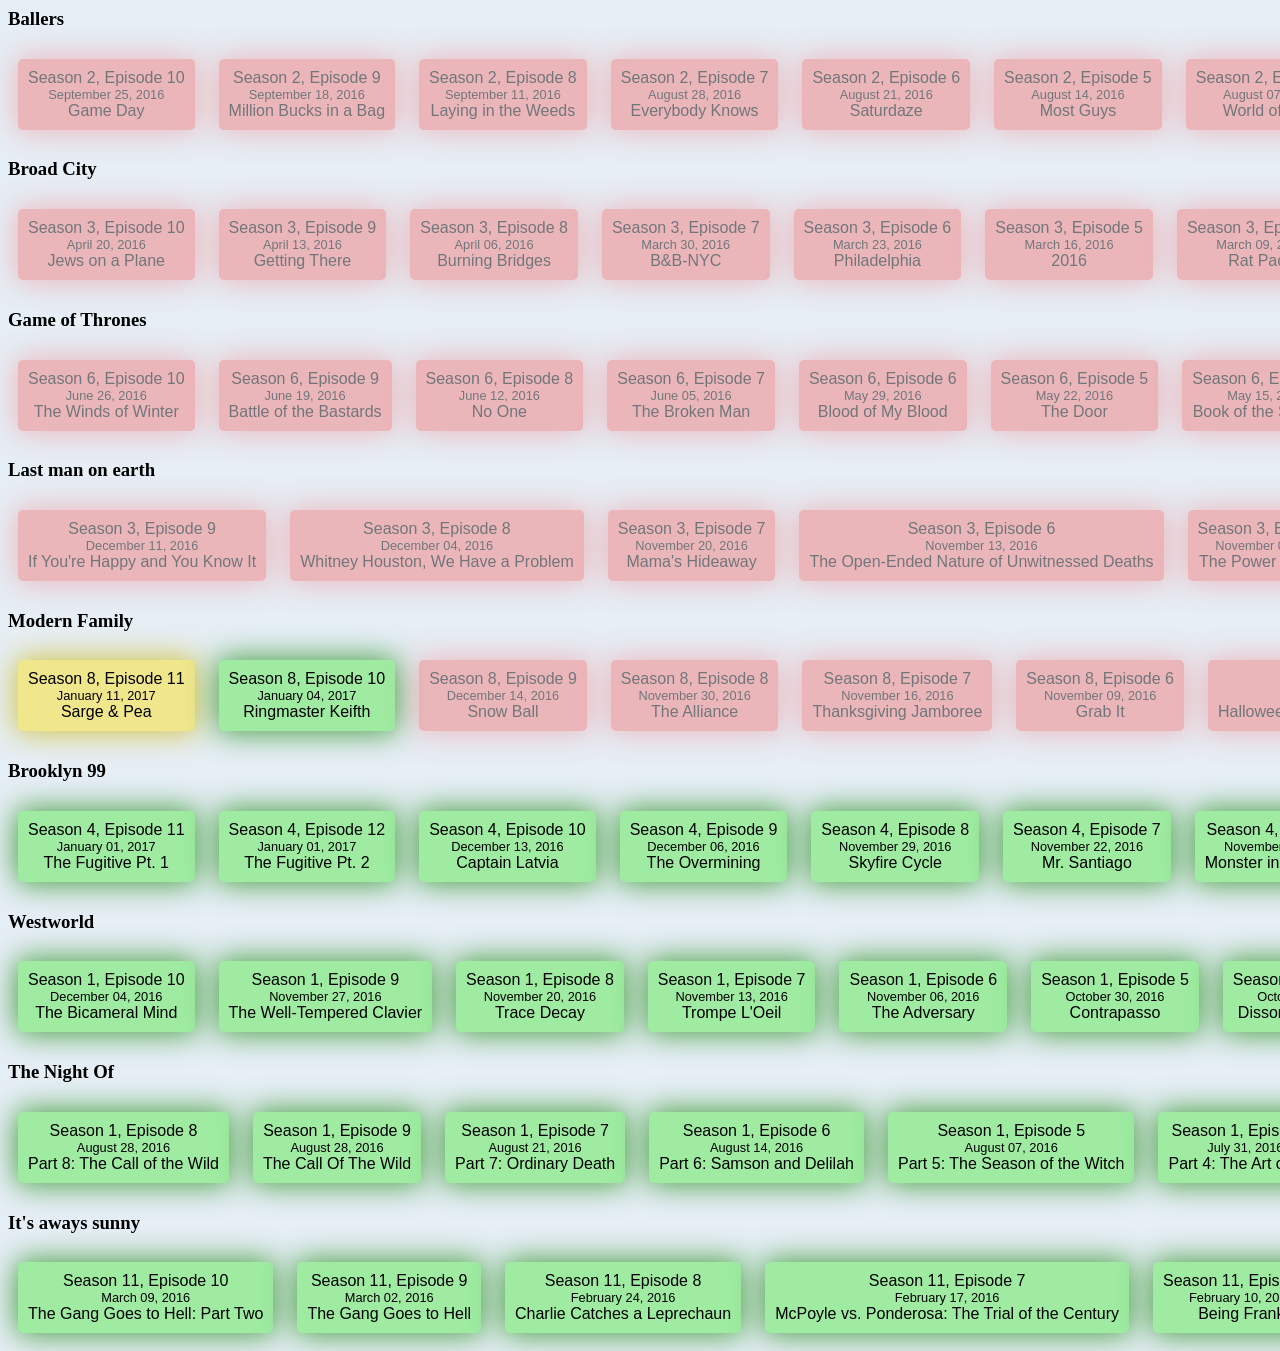
==== commit dea51259: "updates episodes" ====
--- a/index.html
+++ b/index.html
@@ -131,9 +131,9 @@
   <div>
     <h3>Last man on earth</h3>
     <div style="white-space:nowrap">
-      <div class="box future">Season 3, Episode 9<br /><span class="aire_date">December 11, 2016</span><br />If You&#39;re Happy and You Know It</div>
-      <div class="box new">Season 3, Episode 8<br /><span class="aire_date">December 04, 2016</span><br />Whitney Houston, We Have a Problem</div>
-      <div class="box new">Season 3, Episode 7<br /><span class="aire_date">November 20, 2016</span><br />Mama&#39;s Hideaway</div>
+      <div class="box seen">Season 3, Episode 9<br /><span class="aire_date">December 11, 2016</span><br />If You&#39;re Happy and You Know It</div>
+      <div class="box seen">Season 3, Episode 8<br /><span class="aire_date">December 04, 2016</span><br />Whitney Houston, We Have a Problem</div>
+      <div class="box seen">Season 3, Episode 7<br /><span class="aire_date">November 20, 2016</span><br />Mama&#39;s Hideaway</div>
       <div class="box seen">Season 3, Episode 6<br /><span class="aire_date">November 13, 2016</span><br />The Open-Ended Nature of Unwitnessed Deaths</div>
       <div class="box seen">Season 3, Episode 5<br /><span class="aire_date">November 06, 2016</span><br />The Power of Power</div>
       <div class="box seen">Season 3, Episode 4<br /><span class="aire_date">October 23, 2016</span><br />Five Hoda Kotbs</div>
@@ -174,8 +174,10 @@
   <div>
     <h3>Modern Family</h3>
     <div style="white-space:nowrap">
-      <div class="box future">Season 8, Episode 9<br /><span class="aire_date">December 14, 2016</span><br />Snow Ball</div>
-      <div class="box new">Season 8, Episode 8<br /><span class="aire_date">November 30, 2016</span><br />The Alliance</div>
+      <div class="box future">Season 8, Episode 11<br /><span class="aire_date">January 11, 2017</span><br />Sarge &amp; Pea</div>
+      <div class="box new">Season 8, Episode 10<br /><span class="aire_date">January 04, 2017</span><br />Ringmaster Keifth</div>
+      <div class="box seen">Season 8, Episode 9<br /><span class="aire_date">December 14, 2016</span><br />Snow Ball</div>
+      <div class="box seen">Season 8, Episode 8<br /><span class="aire_date">November 30, 2016</span><br />The Alliance</div>
       <div class="box seen">Season 8, Episode 7<br /><span class="aire_date">November 16, 2016</span><br />Thanksgiving Jamboree</div>
       <div class="box seen">Season 8, Episode 6<br /><span class="aire_date">November 09, 2016</span><br />Grab It</div>
       <div class="box seen">Season 8, Episode 5<br /><span class="aire_date">October 26, 2016</span><br />Halloween 4: The Revenge of Rod Skyhook</div>
@@ -354,7 +356,9 @@
   <div>
     <h3>Brooklyn 99</h3>
     <div style="white-space:nowrap">
-      <div class="box future">Season 4, Episode 10<br /><span class="aire_date">December 13, 2016</span><br />Captain Latvia</div>
+      <div class="box new">Season 4, Episode 11<br /><span class="aire_date">January 01, 2017</span><br />The Fugitive Pt. 1</div>
+      <div class="box new">Season 4, Episode 12<br /><span class="aire_date">January 01, 2017</span><br />The Fugitive Pt. 2</div>
+      <div class="box new">Season 4, Episode 10<br /><span class="aire_date">December 13, 2016</span><br />Captain Latvia</div>
       <div class="box new">Season 4, Episode 9<br /><span class="aire_date">December 06, 2016</span><br />The Overmining</div>
       <div class="box new">Season 4, Episode 8<br /><span class="aire_date">November 29, 2016</span><br />Skyfire Cycle</div>
       <div class="box new">Season 4, Episode 7<br /><span class="aire_date">November 22, 2016</span><br />Mr. Santiago</div>
